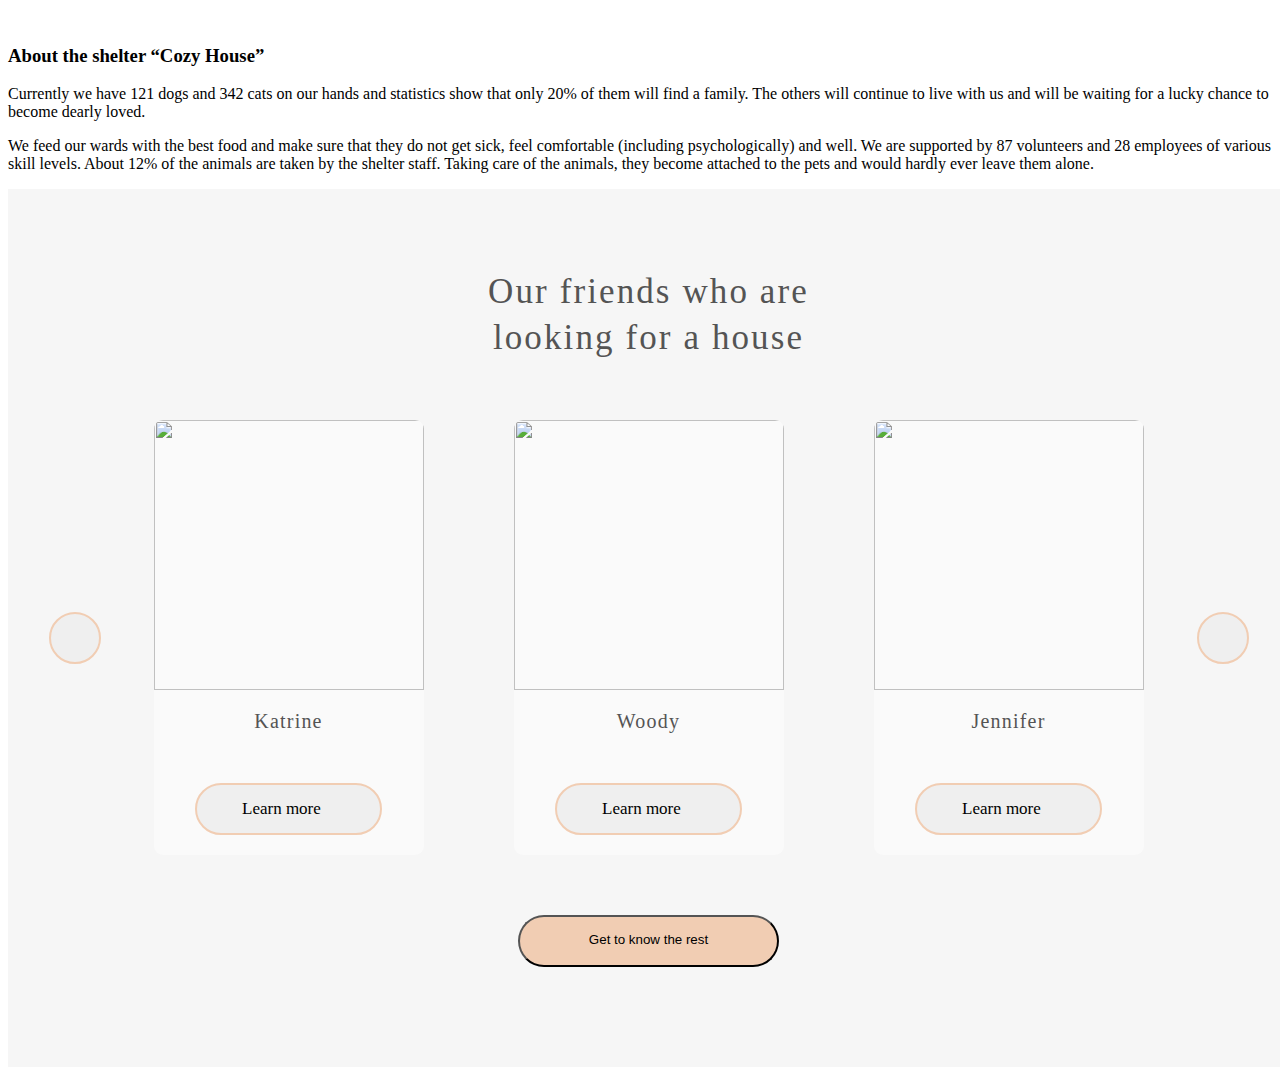
==== index.html @ 23c2562f "3 commit" ====
<!DOCTYPE html>
<html lang="en">

<head>
    <meta charset="UTF-8">
    <meta http-equiv="X-UA-Compatible" content="IE=edge">
    <meta name="viewport" content="width=device-width, initial-scale=1.0">
    <link rel="stylesheet" href="reset.css">
    <link rel="stylesheet" href="style.css">
    <link rel="stylesheet" href="style_about.css">
    <link rel="stylesheet" href="style_pets.css">

    <title>Document</title>
</head>
<script>
    function initAbout() {
        let thisWidth = window.screen.availWidth;
        let imgSize = document.getElementById('about_pets')
        let aboutContentSize = document.getElementById('about_content')
        let aboutPetsContent = document.getElementById('about_pets_content')
        let hAboutPetsContent = document.getElementById('h_about_pets_content')
        let pAboutPetsContent = document.getElementById('p_about_pets_content')
        let pAboutPetsContent1 = document.getElementById('p_about_pets_content1')
        if (thisWidth <= 840) {
            pAboutPetsContent1.className = 'p_about_pets_content1_840'
            aboutPetsContent.className = 'about_pets_content_840'
            imgSize.className = 'about_pets_840'
            aboutContentSize.className = 'about_content_840'
            if (thisWidth <= 470) {
                pAboutPetsContent.className = 'p_about_pets_content_mobil'
                pAboutPetsContent1.className = 'p_about_pets_content1_mobil'
                hAboutPetsContent.className = 'h_about_pets_content_mobil'
                aboutPetsContent.className = 'about_pets_content_mobil'
                imgSize.className = 'about_pets_mobil'
                aboutContentSize.className = 'about_content_mobil'
            }
            else if (thisWidth >= 470) {
                pAboutPetsContent.className = 'p_about_pets_content'
                pAboutPetsContent1.className = 'p_about_pets_content1_840'
                hAboutPetsContent.className = 'h_about_pets_content'
                aboutPetsContent.className = 'about_pets_content_840'
                imgSize.className = 'about_pets_840'
                aboutContentSize.className = 'about_content_840'
            }
        }
        else if (thisWidth >= 840) {
            pAboutPetsContent1.className = 'p_about_pets_content1'
            aboutPetsContent.className = 'about_pets_content'
            imgSize.className = 'about_pets'
            aboutContentSize.className = 'about_content'
        }

    }

    function initPets() {
        let thisWidth = window.screen.availWidth
        let petsContent = document.getElementById('pets_content')
        let h3PetsContent = document.getElementById('h3_pets_content')
        let thisSlider = document.getElementById('slider')
        let cardPets = document.getElementById('card_pets')
        let buttonMeetTheRest = document.getElementById('button_meet_the_rest')
        if (thisWidth <= 840) {
            h3PetsContent.className = 'h3_pets_content_840'
            thisSlider.className = 'slider_840'
            buttonMeetTheRest.className = 'button_meet_the_rest_840'
            if (thisWidth <= 470) {
                petsContent.className = 'pets_content_mobil'
                h3PetsContent.className = 'h3_pets_content_mobil'
                thisSlider.className = 'slider_mobil'
                buttonMeetTheRest.className = 'button_meet_the_rest_mobil'

            }
            else if (thisWidth >= 470) {
                petsContent.className = 'pets_content'
                h3PetsContent.className = 'h3_pets_content_840'
                thisSlider.className = 'slider_840'
                buttonMeetTheRest.className = 'button_meet_the_rest_840'
            }
        }
        else if (thisWidth >= 840) {
            h3PetsContent.className = 'h3_pets_content'
            thisSlider.className = 'slider'
        }

    }
</script>

<body onload="initAbout(),initPets(),createElementsSlider()" onresize="initAbout(),initPets(),createElementsSlider()">
    <div class="about">
        <div id="about_content" class="about_content">
            <img id="about_pets" class="about_pets" src="./svg/about-pets.svg" alt="">
            <div id="about_pets_content" class="about_pets_content">
                <h3 id="h_about_pets_content" class="h_about_pets_content">About the shelter “Cozy
                    House”</h3>
                <p id="p_about_pets_content" class="p_about_pets_content">Currently we have 121 dogs
                    and 342 cats on our hands and
                    statistics show that only 20% of them will find a
                    family. The others will continue to live with us and
                    will be waiting for a lucky chance to become dearly
                    loved.</p>
                <p id="p_about_pets_content1" class="p_about_pets_content1">We feed our wards with the
                    best food and make sure that
                    they do not get sick, feel comfortable (including
                    psychologically) and well. We are supported by 87
                    volunteers and 28 employees of various skill levels.
                    About 12% of the animals are taken by the shelter staff.
                    Taking care of the animals, they become attached to the
                    pets and would hardly ever leave them alone.</p>
            </div>
        </div>
    </div>
    <div id="pets" class="pets">
        <div id="pets_content" class="pets_content">
            <h3 id="h3_pets_content" class="h3_pets_content">Our friends who
                are looking for a house</h3>
            <div id="slider" class="slider">
                <button id="buttonLeft" class="button_pets"><img src="./svg/arrow-left.svg" alt=""></button>
                <button id="buttonWrite" class="button_pets"><img src="./svg/arrow-wrire.svg" alt=""></button>
            </div>
            <button id="button_meet_the_rest" class="button_meet_the_rest">Get to know the rest</button>
        </div>
    </div>
</body>
<script>
    function createElementsSlider() {


        function getMasLength() {
            let b = window.screen.availWidth;
            if (b > 840) {
                return 3
            }
            else if (b < 840 && b > 470) {
                return 2
            }
            else if (b < 470) {
                return 1
            }

        }
        let mas = [
            { name: 'Katrine', src: './svg/pets-katrine.svg', id: '1' },
            { name: 'Woody', src: './svg/pets-woody.svg', id: '2' },
            { name: 'Jennifer', src: './svg/pets-jennifer.svg', id: '3' },
            { name: 'Jek', src: './svg/pets-jek.svg', id: '4' }
        ]
        let mas1 = []
        let a = 0;
        let b = getMasLength();

        let buttonDn = document.getElementById('buttonLeft');
        let buttonUp = document.getElementById('buttonWrite');
        let sliderContent = document.querySelector('#slider');
        for (int of sliderContent.children) {
            if (int.id == 'card_pets') {
                card_pets.remove();
            }
        }
        for (int of sliderContent.children) {
            if (int.id == 'card_pets1') {
                card_pets1.remove();
            }
        }


        let cardPets = document.createElement('div');
        cardPets.className = 'card_pets';
        cardPets.id = 'card_pets';
        let cardPets1 = document.createElement('div');
        cardPets1.className = 'card_pets1';
        cardPets1.id = 'card_pets1';

        if (getMasLength() == 3 || getMasLength() == 2) {
            sliderContent.appendChild(buttonDn);
            sliderContent.appendChild(buttonUp);
            sliderContent.insertBefore(cardPets, sliderContent.lastElementChild);
            buttonDn.addEventListener('click', indexMines);
            buttonUp.addEventListener('click', indexPlus);
        }
        else if (getMasLength() == 1) {
            sliderContent.appendChild(cardPets);
            sliderContent.appendChild(cardPets1);
            for (int of sliderContent.children) {
                if (int.id == 'buttonLeft' || int.id == 'buttonWrite') {
                    if (int.id == 'buttonLeft') {
                        buttonLeft.remove();
                    }
                    else if (int.id == 'buttonWrite') {
                        buttonWrite.remove();
                    }

                }
            }

            cardPets1.appendChild(buttonDn);
            cardPets1.appendChild(buttonUp);
            buttonDn.addEventListener('click', indexMines);
            buttonUp.addEventListener('click', indexPlus);


        }

        buttonDn.addEventListener('click', indexMines);
        buttonUp.addEventListener('click', indexPlus);

        function init() {
            let i = 0;
            for (a; a < getMasLength();) {
                if (mas1.length < getMasLength()) {
                    mas1.push(mas[a]);
                    for (i; i < mas1.length;) {
                        inputElement(a, i)
                        a++;
                        i++;
                    }
                }
                else if (mas1.length >= getMasLength()) {
                    for (i; i < mas1.length;) {
                        inputElement(a, i)
                        a++;
                        i++;
                    }
                    break;
                }
            }

        }

        init()

        function inputElement(a, i) {
            let div = document.createElement('div');
            div.className = 'card';
            div.id = mas1[a].name;
            cardPets.appendChild(div);

            let img = document.createElement('img');
            img.className = 'pets_img';
            img.src = String(mas1[a].src);
            cardPets.children[i].appendChild(img);

            let pPets = document.createElement('p');
            pPets.className = 'pets_card_title';
            pPets.textContent = String(mas1[a].name);
            cardPets.children[i].appendChild(pPets);

            let buttonPets = document.createElement('button');
            buttonPets.className = 'button_primary';
            buttonPets.textContent = 'Learn more';
            cardPets.children[i].appendChild(buttonPets);
            return a, i;
        }

        function indexMines() {

            a = 0;
            b = getMasLength();
            while (cardPets.firstChild) {
                cardPets.removeChild(cardPets.firstChild);
            }
            for (a; a < b; a++) {
                let j = mas1[mas1.length - 1]
                if (mas1.length === 1) {
                    for (let y = 0; y < mas.length; y++) {
                        if (mas1[0] == mas[y]) {
                            if (mas[y - 1] == undefined) {
                                mas1.pop();
                                mas1.splice(0, 0, mas[mas.length - 1])
                                init()
                                return
                            }
                        }
                    }
                    for (let i = 0; i < mas.length; i++) {
                        if (mas1[0] == mas[i]) {
                            mas1.pop();
                            mas1.splice(0, 0, mas[i - 1])
                            init()
                            return
                        }
                    }
                }
                else if (mas1.length > 1) {
                    mas1.pop();
                    for (let y = 0; y < mas.length; y++) {
                        if (mas1[0] == mas[y]) {
                            if (mas[y - 1] == undefined) {
                                mas1.splice(0, 0, mas[mas.length - 1])
                                init()
                                return
                            }
                        }
                    }
                    for (let i = 0; i < mas.length; i++) {
                        if (mas1[0] == mas[i]) {
                            mas1.splice(0, 0, mas[i - 1])
                            init()
                            return
                        }
                    }
                }

            }
        }

        function indexPlus() {

            a = 0;
            b = getMasLength();
            while (cardPets.firstChild) {
                cardPets.removeChild(cardPets.firstChild);
            }
            for (a; a < b; a++) {
                if (mas1.length === 1) {

                    for (let i = 0; i < mas.length; i++) {
                        if (mas1[mas1.length - 1] == mas[i]) {
                            if (mas[i + 1] == undefined) {
                                mas1.shift();
                                mas1.splice(mas1.length, 0, mas[0])
                                init()
                                return
                            }
                            mas1.shift();
                            mas1.splice(mas1.length, 0, mas[i + 1])
                            init()
                            return
                        }
                    }
                }
                else if (mas1.length > 1) {
                    mas1.shift();
                    for (let i = 0; i < mas.length; i++) {
                        if (mas1[mas1.length - 1] == mas[i]) {
                            if (mas[i + 1] == undefined) {
                                mas1.splice(mas1.length, 0, mas[0])
                                init()
                                return
                            }
                            mas1.splice(mas1.length, 0, mas[i + 1])
                            init()
                            return
                        }
                    }
                }
            }
        }

    }
</script>

</html>
---- style.css ----
html {
    box-sizing: border-box;
}

*,
*::before,
*::after {
    box-sizing: inherit;
}

body {
    display: flex;
    position: relative;
    flex-direction: column;
}

header {
    position: absolute;
    width: 1200px;
    height: 60px;
    left: calc(50% - 1200px/2);
    top: 60px;
}

.header_logo {
    position: absolute;
    width: 184px;
    height: 60px;
    left: 0px;
    top: 0px;
}

.header_nav_menu {
    position: absolute;
    width: 443px;
    height: 27px;
    left: 757px;
    top: 16px;
}

.header_list {
    display: flex;
    list-style-type: none;
    flex-wrap: wrap;
    align-items: flex-end;
}

a {
    text-decoration: none;
    font-family: 'Arial';
    font-style: normal;
    font-weight: 400;
    font-size: 15px;
    line-height: 160%;
    color: #CDCDCD;
}

.header_item {
    margin-right: 35px;
}

.header_item:first-child {
    margin-left: 0px;
}

.header_item:last-child {
    margin-right: 0px;
}

.start_screen {
    display: flex;
    width: 1280px;
    height: 908px;
    background: url(./img/start-screen-gradient-background.jpg), radial-gradient(100% 215.42% at 0% 0%, #5B483A 0%, #262425 100%)
        /* warning: gradient uses a rotation that is not supported by CSS and may not behave as expected */
        , #211F20;
}

.start_screen_content {
    display: flex;
    margin: 180px 40px 0px 40px;
    width: 1200px;
    height: 728px;
    justify-content: space-between;
}

.start_screen_puppy {
    width: 698px;
    height: 728px;
}

.start_content {
    width: 460px;
    height: 322px;
    margin-top: 163px;
}

.h2_start_content {
    font-family: 'Georgia';
    font-style: normal;
    font-weight: 400;
    font-size: 44px;
    line-height: 130%;
    display: flex;
    align-items: center;
    color: #FFFFFF;
    width: 310px;
    height: 114px;
}

.p_start_content {
    width: 460px;
    height: 72px;
    left: calc(50% - 460px/2);
    bottom: 94px;
    font-family: 'Arial';
    font-style: normal;
    font-weight: 400;
    font-size: 15px;
    line-height: 160%;
    display: flex;
    align-items: center;
    margin-top: 42px;
    color: #CDCDCD;
}

.button_start_content {
    display: flex;
    margin-top: 42px;
    flex-direction: column;
    align-items: center;
    padding: 15px 45px;
    gap: 10px;
    width: 207px;
    height: 52px;
    left: calc(50% - 207px/2 - 126.5px);
    bottom: 0px;
    background: #F1CDB3;
    border-radius: 100px;
}
---- style_pets.css ----
.pets {
    width: fit-content;
    height: fit-content;
    background: #F6F6F6;
}

.pets_content {
    width: fit-content;
    height: fit-content;
    margin: 80px 40px 100px 40px;
    display: flex;
    flex-direction: column;
    align-items: center;
}

.pets_content_mobil {
    width: fit-content;
    height: fit-content;
    margin: 42px 10px 42px 10px;
    display: flex;
    flex-direction: column;
    align-items: center;
}

.h3_pets_content {
    margin: 0px 400px 0px 400px;
    width: 400px;
    font-family: 'Georgia';
    font-style: normal;
    font-weight: 400;
    font-size: 35px;
    line-height: 130%;
    display: flex;
    align-items: center;
    text-align: center;
    letter-spacing: 0.06em;
    color: #545454;
}

.h3_pets_content_840 {
    margin: 0px 154px 0px 154px;
    width: 400px;
    height: 90px;
    font-family: 'Georgia';
    font-style: normal;
    font-weight: 400;
    font-size: 35px;
    line-height: 130%;
    display: flex;
    align-items: center;
    text-align: center;
    letter-spacing: 0.06em;
    color: #545454;
}

.h3_pets_content_mobil {
    margin: 0px;
    width: 300px;
    height: 64px;
    font-family: 'Georgia';
    font-style: normal;
    font-weight: 400;
    font-size: 25px;
    line-height: 130%;
    display: flex;
    align-items: center;
    text-align: center;
    letter-spacing: 0.06em;
    color: #545454;
}

.slider {
    margin: 60px 0px 60px 0px;
    display: flex;
    flex-direction: row;
    align-items: center;
}

.slider_840 {
    margin: 60px 0px 60px 0px;
    display: flex;
    flex-direction: row;
    align-items: center;
}

.slider_mobil {
    margin: 42px 10px 42px 10px;
    display: flex;
    flex-direction: column;
    align-items: stretch;
}

.button_meet_the_rest {
    margin: 0px 470px 0px 470px;
    display: flex;
    flex-direction: column;
    align-items: center;
    padding: 15px 45px;
    gap: 10px;
    width: 261px;
    height: 52px;
    background: #F1CDB3;
    border-radius: 100px;
}

.button_meet_the_rest_840 {
    margin: 0px 224px 0px 224px;
    display: flex;
    flex-direction: column;
    align-items: center;
    padding: 15px 45px;
    gap: 10px;
    width: 260px;
    height: 52px;
    background: #F1CDB3;
    border-radius: 100px;
}

.button_meet_the_rest_mobil {
    margin: 0px 20px 0px 20px;
    display: flex;
    flex-direction: column;
    align-items: center;
    padding: 15px 45px;
    gap: 10px;
    width: 260px;
    height: 52px;
    background: #F1CDB3;
    border-radius: 100px;
}

.button_pets {
    box-sizing: border-box;
    width: 52px;
    height: 52px;
    border: 2px solid #F1CDB3;
    border-radius: 100px;
}

.card_pets {
    display: flex;
}

.card_pets1 {
    margin: 20px 0px 0px 0px;
    display: flex;
    justify-content: space-evenly;
}

.card {
    display: flex;
    width: 270px;
    height: 435px;
    background: #FAFAFA;
    border-radius: 9px;
    margin-right: 90px;
    flex-direction: column;
    align-items: center;
}

.card:first-child {
    margin-left: 53px;
}

.card:last-child {
    margin-right: 53px;
}

.pets_img {
    width: 270px;
    height: 270px;
    border-radius: 9px 9px 0px 0px;
}

.pets_card_title {
    font-family: 'Georgia';
    font-style: normal;
    font-weight: 400;
    font-size: 20px;
    line-height: 23px;
    display: flex;
    align-items: center;
    text-align: center;
    letter-spacing: 0.06em;
    color: #545454;
}

.button_primary {
    margin: 30px 41.5px 30px 41.5px;
    display: flex;
    flex-direction: row;
    align-items: center;
    padding: 15px 45px;
    gap: 10px;
    width: 187px;
    height: 52px;
    border: 2px solid #F1CDB3;
    border-radius: 100px;
    flex: none;
    order: 0;
    flex-grow: 0;
    font-family: 'Georgia';
    font-style: normal;
    font-weight: 400;
    font-size: 17px;
    line-height: 130%;
    justify-content: space-between;
}
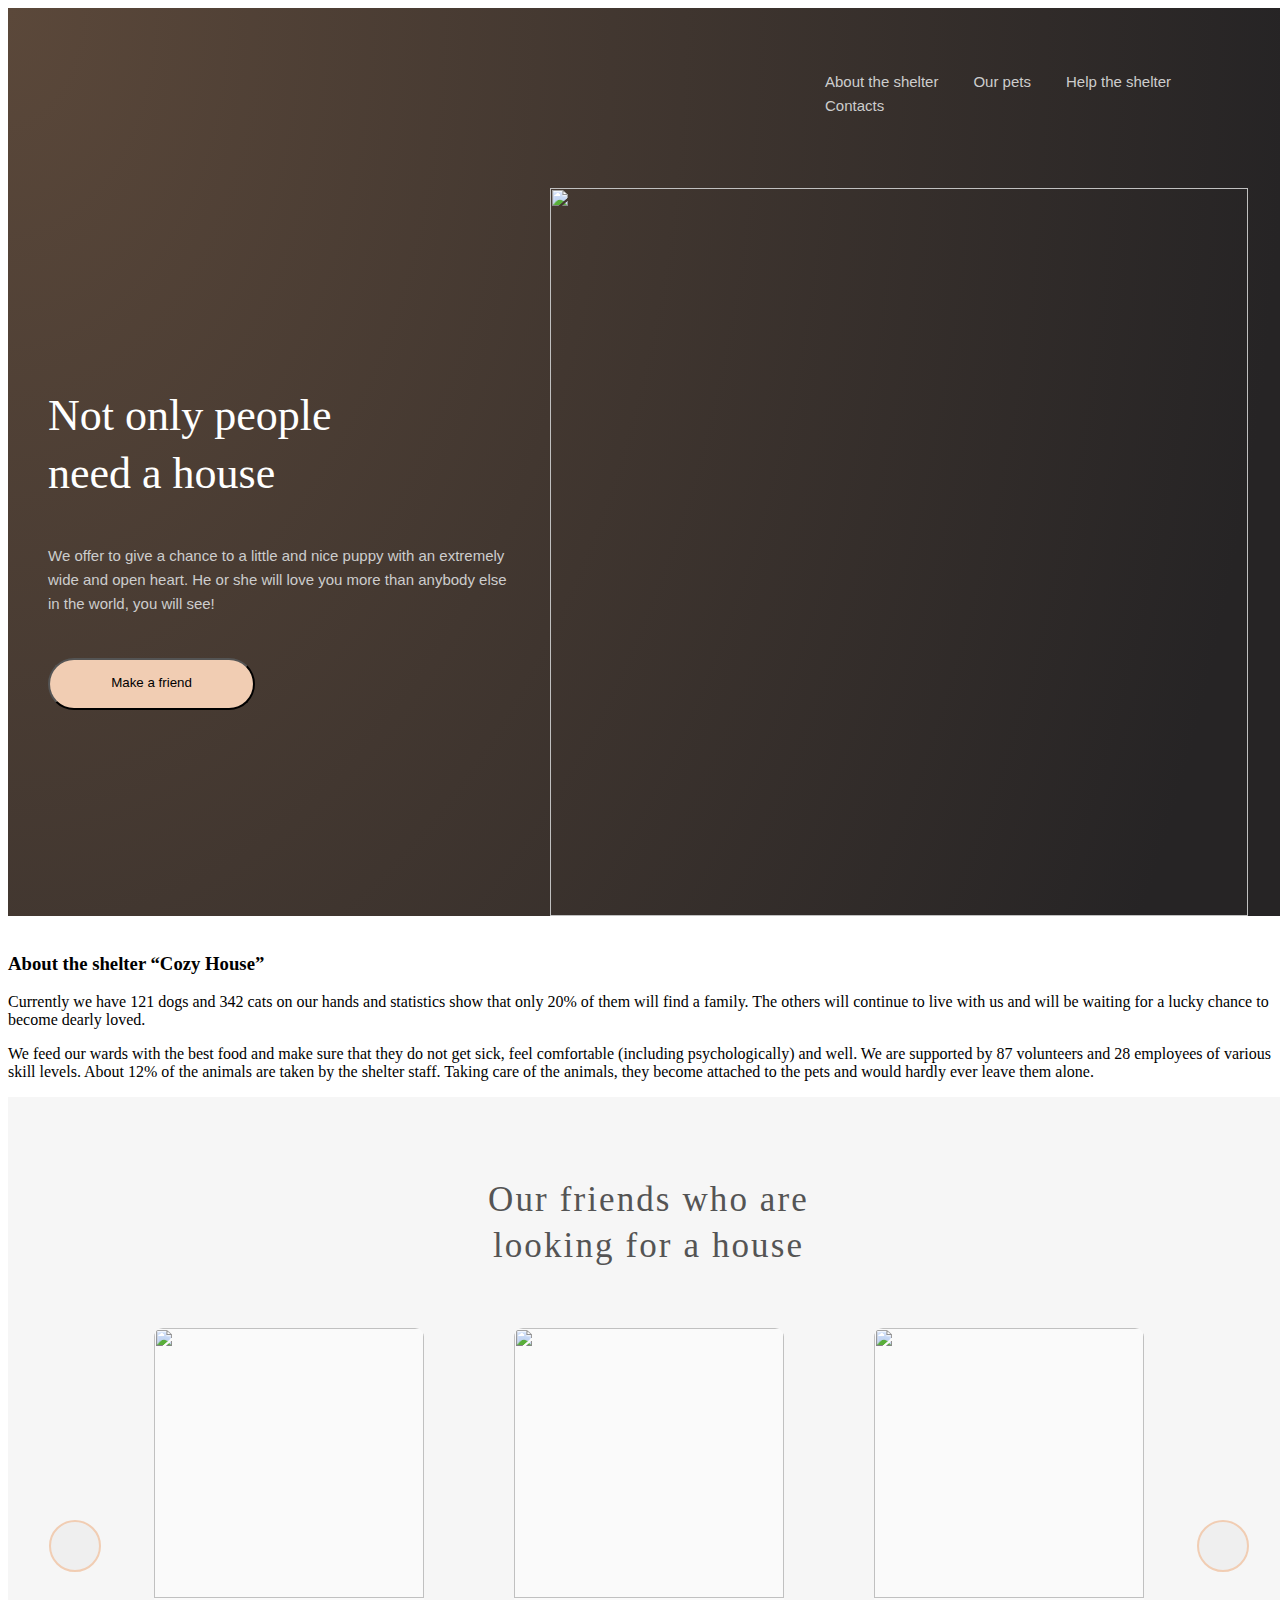
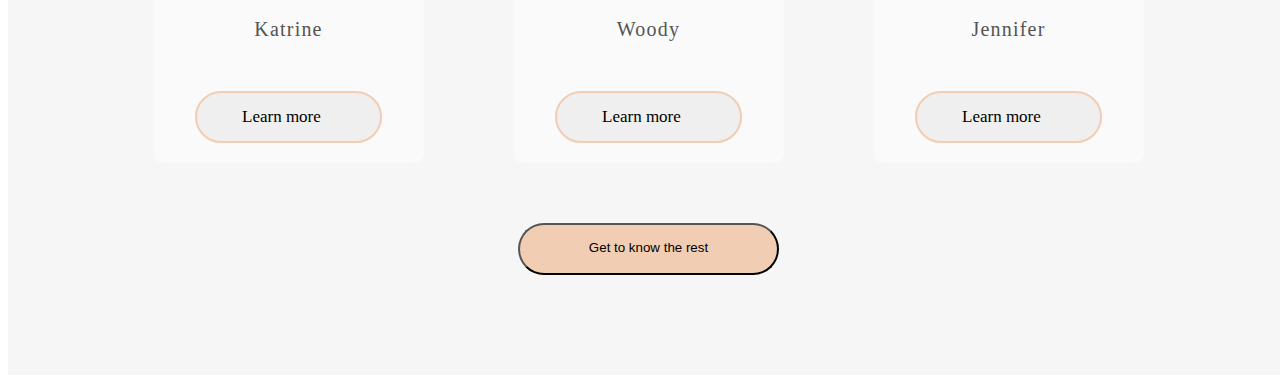
==== commit 070d89e9: "8 commit" ====
--- a/index.html
+++ b/index.html
@@ -7,26 +7,172 @@
     <meta name="viewport" content="width=device-width, initial-scale=1.0">
     <link rel="stylesheet" href="reset.css">
     <link rel="stylesheet" href="style.css">
+    <link rel="stylesheet" href="style_header.css">
+    <link rel="stylesheet" href="style_start_screen.css">
     <link rel="stylesheet" href="style_about.css">
     <link rel="stylesheet" href="style_pets.css">
-
     <title>Document</title>
 </head>
+
 <script>
+    function thisWindowWidth() {
+        let a = window.screen.availWidth;
+        let b = window.innerWidth;
+        if (a > b) {
+            return b;
+        }
+        else if (a <= b) {
+            return a;
+        }
+    }
+
+    function initHeaderWidth() {
+        let thisWidth = thisWindowWidth();
+        let headerWidth = document.getElementById('header')
+        if (thisWidth > 1200) {
+            return headerWidth.style = 'width: 1200px'
+        }
+        else if (thisWidth < 1200 && thisWidth >= 770) {
+            return headerWidth.style = 'width: 1200px'
+        }
+        else if (thisWidth <= 768) {
+            if (thisWidth <= 768 && thisWidth > 375) {
+                return headerWidth.style = 'width: 708px'
+            }
+            else if (thisWidth <= 320) {
+                return headerWidth.style = 'width: 290px'
+            }
+            else if (thisWidth <= 375 && thisWidth > 320) {
+                return headerWidth.style = 'width: 315px'
+            }
+        }
+    }
+
+    function initHeader() {
+        let thisWidth = thisWindowWidth();
+        let header = document.getElementById('header')
+        let menu = document.getElementById('menu')
+        let menuBtn = document.getElementById('menu-btn')
+        let menuBtn1 = document.getElementById('menu-btn1_320')
+        let headerNavMenu = document.getElementById('header_nav_menu')
+        let headerList = document.getElementById('header_list')
+        let headerItem = document.getElementById('header_item')
+        let headerLink = document.getElementById('header_link')
+        if (thisWidth <= 320) {
+            header.className = 'header_mobil'
+            menu.className = 'menu_mobil'
+            menuBtn.className = 'menu-btn_320'
+            headerNavMenu.className = 'header_nav_menu_mobil'
+            headerList.className = 'header_list_mobil'
+            let c = headerList.children
+            for (let i of c) {
+                i.className = 'header_item_mobil'
+                for (let y of i.children) {
+                    y.className = 'header_link_mobil'
+                }
+            }
+        }
+        else if (thisWidth > 320 && thisWidth <= 375) {
+            header.className = 'header'
+            menu.className = 'menu_mobil_375'
+            menuBtn.className = 'menu-btn_320'
+            headerNavMenu.className = 'header_nav_menu_mobil'
+            headerList.className = 'header_list_mobil'
+            let c = headerList.children
+            for (let i of c) {
+                i.className = 'header_item_mobil'
+                for (let y of i.children) {
+                    y.className = 'header_link_mobil'
+                }
+            }
+        }
+        else if (thisWidth > 375) {
+            header.className = 'header'
+            menu.className = 'menu'
+            menu.style = 'display: block;'
+            menuBtn.className = 'menu-btn'
+            menuBtn1.style = 'display: none;'
+            headerNavMenu.className = 'header_nav_menu'
+            headerList.className = 'header_list'
+            headerItem.className = 'header_item'
+            headerLink.className = 'header_link'
+            let c = headerList.children
+            for (let i of c) {
+                i.className = 'header_item'
+                for (let y of i.children) {
+                    y.className = 'header_link'
+                }
+            }
+        }
+    }
+
+    function initStartScreen() {
+        let thisWidth = thisWindowWidth();
+        let startScreenContent = document.getElementById('start_screen_content')
+        let startScreenPuppy = document.getElementById('start_screen_puppy')
+        let startContent = document.getElementById('start_content')
+        let h2StartContent = document.getElementById('h2_start_content')
+        let pStartContent = document.getElementById('p_start_content')
+        let buttonStartContent = document.getElementById('button_start_content')
+        if (thisWidth <= 768 && thisWidth > 375) {
+            startScreenContent.className = 'start_screen_content_768'
+            startScreenPuppy.className = 'start_screen_puppy_768'
+            startContent.className = 'start_content_768'
+            h2StartContent.className = 'h2_start_content'
+            pStartContent.className = 'p_start_content'
+            buttonStartContent.className = 'button_start_content_768'
+        }
+        else if (thisWidth > 768) {
+            startScreenContent.className = 'start_screen_content'
+            startScreenPuppy.className = 'start_screen_puppy'
+            startContent.className = 'start_content'
+            h2StartContent.className = 'h2_start_content'
+            pStartContent.className = 'p_start_content'
+            buttonStartContent.className = 'button_start_content'
+        }
+        else if (thisWidth <= 375 && thisWidth > 320) {
+            startScreenContent.className = 'start_screen_content_mobil'
+            startScreenPuppy.className = 'start_screen_puppy_mobil'
+            startContent.className = 'start_content_mobil'
+            h2StartContent.className = 'h2_start_content_mobil'
+            pStartContent.className = 'p_start_content_mobil'
+            buttonStartContent.className = 'button_start_content_mobil'
+
+        }
+        else if (thisWidth <= 320) {
+            startScreenContent.className = 'start_screen_content_mobil_320'
+            startScreenPuppy.className = 'start_screen_puppy_mobil_320'
+            startContent.className = 'start_content_mobil_320'
+            h2StartContent.className = 'h2_start_content_mobil_320'
+            pStartContent.className = 'p_start_content_mobil_320'
+            buttonStartContent.className = 'button_start_content_mobil_320'
+
+        }
+
+    }
+
     function initAbout() {
-        let thisWidth = window.screen.availWidth;
+        let thisWidth = thisWindowWidth();
         let imgSize = document.getElementById('about_pets')
         let aboutContentSize = document.getElementById('about_content')
         let aboutPetsContent = document.getElementById('about_pets_content')
         let hAboutPetsContent = document.getElementById('h_about_pets_content')
         let pAboutPetsContent = document.getElementById('p_about_pets_content')
         let pAboutPetsContent1 = document.getElementById('p_about_pets_content1')
-        if (thisWidth <= 840) {
-            pAboutPetsContent1.className = 'p_about_pets_content1_840'
-            aboutPetsContent.className = 'about_pets_content_840'
-            imgSize.className = 'about_pets_840'
-            aboutContentSize.className = 'about_content_840'
-            if (thisWidth <= 470) {
+        if (thisWidth <= 768) {
+            pAboutPetsContent1.className = 'p_about_pets_content1_768'
+            aboutPetsContent.className = 'about_pets_content_768'
+            imgSize.className = 'about_pets_768'
+            aboutContentSize.className = 'about_content_768'
+            if (thisWidth <= 375 && thisWidth > 320) {
+                pAboutPetsContent.className = 'p_about_pets_content_mobil'
+                pAboutPetsContent1.className = 'p_about_pets_content1_mobil'
+                hAboutPetsContent.className = 'h_about_pets_content_mobil'
+                aboutPetsContent.className = 'about_pets_content_mobil_375'
+                imgSize.className = 'about_pets_mobil'
+                aboutContentSize.className = 'about_content_mobil'
+            }
+            else if (thisWidth <= 320) {
                 pAboutPetsContent.className = 'p_about_pets_content_mobil'
                 pAboutPetsContent1.className = 'p_about_pets_content1_mobil'
                 hAboutPetsContent.className = 'h_about_pets_content_mobil'
@@ -34,16 +180,16 @@
                 imgSize.className = 'about_pets_mobil'
                 aboutContentSize.className = 'about_content_mobil'
             }
-            else if (thisWidth >= 470) {
+            else if (thisWidth > 375) {
                 pAboutPetsContent.className = 'p_about_pets_content'
-                pAboutPetsContent1.className = 'p_about_pets_content1_840'
+                pAboutPetsContent1.className = 'p_about_pets_content1_768'
                 hAboutPetsContent.className = 'h_about_pets_content'
-                aboutPetsContent.className = 'about_pets_content_840'
-                imgSize.className = 'about_pets_840'
-                aboutContentSize.className = 'about_content_840'
-            }
-        }
-        else if (thisWidth >= 840) {
+                aboutPetsContent.className = 'about_pets_content_768'
+                imgSize.className = 'about_pets_768'
+                aboutContentSize.className = 'about_content_768'
+            }
+        }
+        else if (thisWidth >= 768) {
             pAboutPetsContent1.className = 'p_about_pets_content1'
             aboutPetsContent.className = 'about_pets_content'
             imgSize.className = 'about_pets'
@@ -53,31 +199,40 @@
     }
 
     function initPets() {
-        let thisWidth = window.screen.availWidth
+        let thisWidth = thisWindowWidth()
         let petsContent = document.getElementById('pets_content')
         let h3PetsContent = document.getElementById('h3_pets_content')
         let thisSlider = document.getElementById('slider')
         let cardPets = document.getElementById('card_pets')
         let buttonMeetTheRest = document.getElementById('button_meet_the_rest')
-        if (thisWidth <= 840) {
-            h3PetsContent.className = 'h3_pets_content_840'
-            thisSlider.className = 'slider_840'
-            buttonMeetTheRest.className = 'button_meet_the_rest_840'
-            if (thisWidth <= 470) {
+        if (thisWidth <= 768) {
+            h3PetsContent.className = 'h3_pets_content_768'
+            thisSlider.className = 'slider_768'
+            buttonMeetTheRest.className = 'button_meet_the_rest_768'
+            petsContent.className = 'pets_content_768'
+            if (thisWidth <= 375 && thisWidth > 320) {
+                petsContent.className = 'pets_content_mobil_375'
+                h3PetsContent.className = 'h3_pets_content_mobil'
+                thisSlider.className = 'slider_mobil'
+                buttonMeetTheRest.className = 'button_meet_the_rest_mobil'
+
+            }
+            else if (thisWidth > 375) {
+                petsContent.className = 'pets_content_768'
+                h3PetsContent.className = 'h3_pets_content_768'
+                thisSlider.className = 'slider_768'
+                buttonMeetTheRest.className = 'button_meet_the_rest_768'
+            }
+            else if (thisWidth <= 320) {
                 petsContent.className = 'pets_content_mobil'
                 h3PetsContent.className = 'h3_pets_content_mobil'
                 thisSlider.className = 'slider_mobil'
                 buttonMeetTheRest.className = 'button_meet_the_rest_mobil'
 
             }
-            else if (thisWidth >= 470) {
-                petsContent.className = 'pets_content'
-                h3PetsContent.className = 'h3_pets_content_840'
-                thisSlider.className = 'slider_840'
-                buttonMeetTheRest.className = 'button_meet_the_rest_840'
-            }
-        }
-        else if (thisWidth >= 840) {
+        }
+        else if (thisWidth >= 768) {
+            petsContent.className = 'pets_content'
             h3PetsContent.className = 'h3_pets_content'
             thisSlider.className = 'slider'
         }
@@ -85,7 +240,64 @@
     }
 </script>
 
-<body onload="initAbout(),initPets(),createElementsSlider()" onresize="initAbout(),initPets(),createElementsSlider()">
+<body onload="initHeaderWidth(),initAbout(),initPets(),initStartScreen(),createElementsSlider(),initHeader()" ,
+    onresize="initHeaderWidth(),initAbout(),initPets(),initStartScreen(),createElementsSlider(),initHeader()">
+
+
+    <header id="header" class="header">
+        <div class="header_logo">
+            <a href="./index.html" class="header_logo-link">
+                <img src="./svg/logo.svg" alt="">
+            </a>
+        </div>
+
+        <div id="menu-btn" class="menu-btn">
+            <span></span>
+            <span></span>
+            <span></span>
+        </div>
+        <div id="menu-btn1_320" class="menu-btn1_320">
+            <span></span>
+            <span></span>
+            <span></span>
+        </div>
+
+        <div id="menu" class="menu">
+            <nav id="header_nav_menu" class="header_nav_menu">
+                <ul id="header_list" class="header_list">
+                    <li id="header_item" class="header_item">
+                        <a id="header_link" href="#!" class="header_link">About the shelter</a>
+                    </li>
+                    <li id="header_item" class="header_item">
+                        <a id="header_link" href="#!" class="header_link">Our pets</a>
+                    </li>
+                    <li id="header_item" class="header_item">
+                        <a id="header_link" href="#!" class="header_link">Help the shelter</a>
+                    </li>
+                    <li id="header_item" class="header_item">
+                        <a id="header_link" href="#!" class="header_link">Contacts</a>
+                    </li>
+                </ul>
+            </nav>
+        </div>
+    </header>
+
+    <div id="start_screen" class="start_screen">
+        <div id="start_screen_content" class="start_screen_content">
+            <div id="start_content" class="start_content">
+                <h2 id="h2_start_content" class="h2_start_content">Not only people need a house</h2>
+                <p id="p_start_content" class="p_start_content">We offer to give a chance to a
+                    little and
+                    nice puppy with an extremely wide and open heart.
+                    He or she will love you more than anybody else in the
+                    world, you will see!</p>
+                <button id="button_start_content" class="button_start_content">Make a friend</button>
+            </div>
+
+            <img id="start_screen_puppy" class="start_screen_puppy" src="./svg/start-screen-puppy.svg" alt="">
+        </div>
+    </div>
+
     <div class="about">
         <div id="about_content" class="about_content">
             <img id="about_pets" class="about_pets" src="./svg/about-pets.svg" alt="">
@@ -109,6 +321,7 @@
             </div>
         </div>
     </div>
+
     <div id="pets" class="pets">
         <div id="pets_content" class="pets_content">
             <h3 id="h3_pets_content" class="h3_pets_content">Our friends who
@@ -122,18 +335,39 @@
     </div>
 </body>
 <script>
+    function thisCardClass() {
+        if (thisWindowWidth() > 768) {
+            return 'card'
+        }
+        else if (thisWindowWidth() < 768 && thisWindowWidth() > 320) {
+            return 'card_768'
+        }
+        else if (thisWindowWidth() < 320) {
+            return 'card_mobil'
+        }
+    }
     function createElementsSlider() {
+        function thisWindowWidth() {
+            let a = window.screen.availWidth;
+            let b = window.innerWidth;
+            if (a > b) {
+                return b;
+            }
+            else if (a <= b) {
+                return a;
+            }
+        }
 
 
         function getMasLength() {
-            let b = window.screen.availWidth;
-            if (b > 840) {
+            let b = thisWindowWidth();
+            if (b > 768) {
                 return 3
             }
-            else if (b < 840 && b > 470) {
+            else if (b <= 768 && b > 375) {
                 return 2
             }
-            else if (b < 470) {
+            else if (b <= 375) {
                 return 1
             }
 
@@ -230,7 +464,7 @@
 
         function inputElement(a, i) {
             let div = document.createElement('div');
-            div.className = 'card';
+            div.className = thisCardClass();
             div.id = mas1[a].name;
             cardPets.appendChild(div);
 
@@ -349,4 +583,23 @@
     }
 </script>
 
+<script>
+    let menuBtn = document.getElementById('menu-btn')
+    let menuBtn1 = document.getElementById('menu-btn1_320')
+    let menu = document.getElementById('menu')
+    menuBtn.addEventListener('click', function () {
+        console.log(menu)
+        menuBtn.style = 'display: none';
+        menuBtn1.style = 'display: block';
+        menu.style = 'display: flex';
+    })
+    menuBtn1.addEventListener('click', function () {
+        console.log(menu)
+        menuBtn.style = 'display: block';
+        menuBtn1.style = 'display: none';
+        menu.style = 'display: none';
+    })
+</script>
+
+
 </html>--- a/style_header.css
+++ b/style_header.css
@@ -0,0 +1,187 @@
+.header {
+    position: absolute;
+    top: 30px;
+    right: 20px;
+    bottom: auto;
+    left: 20px;
+    height: 60px;
+    display: flex;
+    flex-direction: row;
+    align-items: center;
+    justify-content: space-between;
+}
+.header_mobil {
+    position: absolute;
+    top: 30px;
+    right: 10px;
+    left: 10px;
+    bottom: auto;
+    height: 60px;
+    display: flex;
+    flex-direction: row;
+    align-items: center;
+    justify-content: space-between;
+}
+
+.header_logo {
+    width: 184px;
+    height: 60px;
+    margin: 0px;
+}
+
+.header_nav_menu {
+    width: 443px;
+    height: 27px;
+    margin: 0px;
+}
+
+.header_nav_menu_mobil {
+    margin: 248px 38px 248px 39px;
+    display: flex;
+    width: 243px;
+}
+
+.header_list {
+    display: flex;
+    list-style-type: none;
+    flex-wrap: wrap;
+    align-items: flex-end;
+}
+
+.header_list_mobil {
+    display: flex;
+    list-style-type: none;
+    flex-wrap: wrap;
+    flex-direction: column;
+    align-items: center;
+}
+
+a {
+    text-decoration: none;
+    font-family: 'Arial';
+    font-style: normal;
+    font-weight: 400;
+    font-size: 15px;
+    line-height: 160%;
+    color: #CDCDCD;
+}
+
+.header_link_mobil {
+    font-family: 'Arial';
+    font-style: normal;
+    font-weight: 400;
+    font-size: 30px;
+    line-height: 81.7px;
+    color: #CDCDCD;
+    flex: none;
+    order: 0;
+    flex-grow: 0;
+}
+
+.header_item {
+    margin-right: 35px;
+}
+
+.header_item_mobil {
+    margin:auto    
+}
+
+.header_item:first-child {
+    margin-left: 0px;
+}
+
+.header_item:last-child {
+    margin-right: 0px;
+}
+
+
+
+.menu-btn {
+    display: none;
+}
+
+.menu-btn_320 {
+    display: block;
+    width: 30px;
+    height: 22px;
+    position: absolute;
+    top: 19px;
+    right: 0px;
+    z-index: 2;
+    overflow: hidden;
+}
+
+.menu-btn_320 span {
+    border-radius: 2px;
+    width: 30px;
+    position: absolute;
+    top: 50%;
+    left: 50%;
+    transform: translate(-50%, -50%);
+    border: 2px solid #F1CDB3;
+    transition: all 0.5s;
+}
+
+.menu-btn_320 span:nth-of-type(2) {
+    top: calc(50% - 7.5px);
+}
+
+.menu-btn_320 span:nth-of-type(3) {
+    top: calc(50% + 7px);
+}
+
+.menu-btn1_320 {
+    display: none;
+    width: 30px;
+    height: 22px;
+    position: absolute;
+    top: 19px;
+    right: 0px;
+    z-index: 2;
+    overflow: hidden;
+    transform: rotate(90deg)
+}
+
+.menu-btn1_320 span {
+    border-radius: 2px;
+    width: 30px;
+    position: absolute;
+    top: 50%;
+    left: 50%;
+    transform: translate(-50%, -50%);
+    border: 2px solid #F1CDB3;
+    transition: all 0.5s;
+}
+
+.menu-btn1_320 span:nth-of-type(2) {
+    top: calc(50% - 7.5px);
+}
+
+.menu-btn1_320 span:nth-of-type(3) {
+    top: calc(50% + 7px);
+
+}
+
+
+.menu {
+    display: block;
+}
+.menu_mobil {
+    display: none;
+    position: absolute;
+    background: #292929;
+    right: -40px;
+    top: -30px;
+}
+.menu_mobil_375 {
+    display: none;
+    position: absolute;
+    background: #292929;
+    right: -40px;
+    top: -30px;
+}
+
+
+
+
+/*content-visibility: visible;*/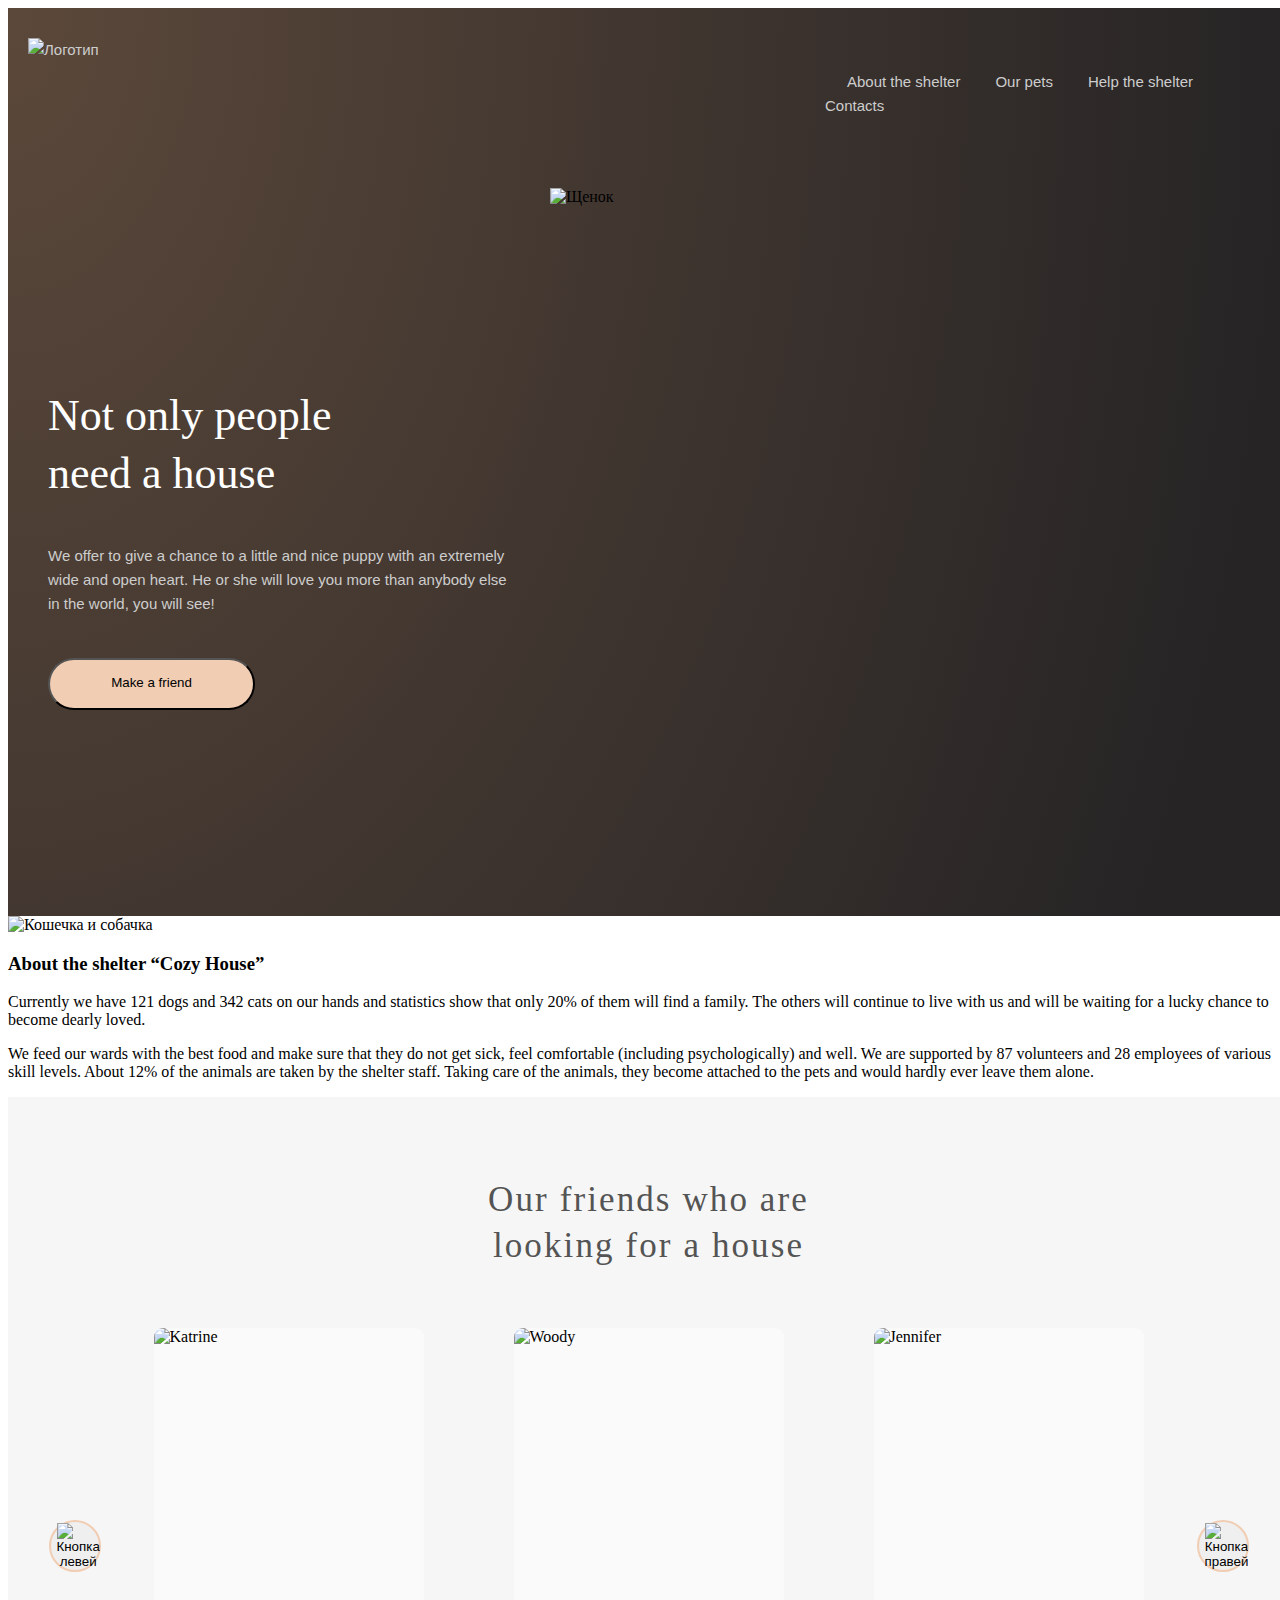
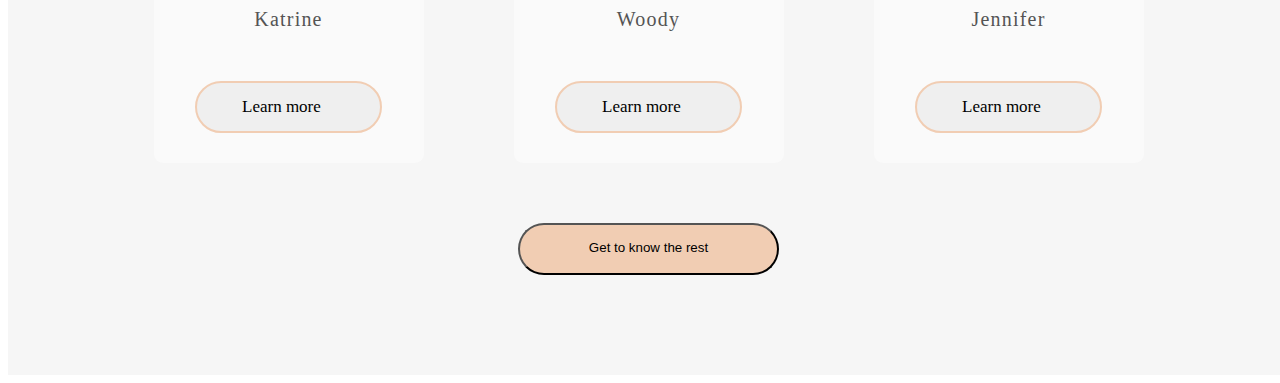
==== commit 4eb7d6df: "12 commit" ====
--- a/index.html
+++ b/index.html
@@ -61,7 +61,10 @@
         if (thisWidth <= 320) {
             header.className = 'header_mobil'
             menu.className = 'menu_mobil'
+            menu.style = 'display: none;'
             menuBtn.className = 'menu-btn_320'
+            menuBtn.style = 'display: block;'
+            menuBtn1.style = 'display: none;'
             headerNavMenu.className = 'header_nav_menu_mobil'
             headerList.className = 'header_list_mobil'
             let c = headerList.children
@@ -75,7 +78,10 @@
         else if (thisWidth > 320 && thisWidth <= 375) {
             header.className = 'header'
             menu.className = 'menu_mobil_375'
+            menu.style = 'display: none;'
             menuBtn.className = 'menu-btn_320'
+            menuBtn.style = 'display: block;'
+            menuBtn1.style = 'display: none;'
             headerNavMenu.className = 'header_nav_menu_mobil'
             headerList.className = 'header_list_mobil'
             let c = headerList.children
@@ -91,6 +97,7 @@
             menu.className = 'menu'
             menu.style = 'display: block;'
             menuBtn.className = 'menu-btn'
+            menuBtn.style = 'display: none;'
             menuBtn1.style = 'display: none;'
             headerNavMenu.className = 'header_nav_menu'
             headerList.className = 'header_list'
@@ -247,7 +254,7 @@
     <header id="header" class="header">
         <div class="header_logo">
             <a href="./index.html" class="header_logo-link">
-                <img src="./svg/logo.svg" alt="">
+                <img src="./svg/logo.svg" alt="Логотип">
             </a>
         </div>
 
@@ -294,13 +301,13 @@
                 <button id="button_start_content" class="button_start_content">Make a friend</button>
             </div>
 
-            <img id="start_screen_puppy" class="start_screen_puppy" src="./svg/start-screen-puppy.svg" alt="">
+            <img id="start_screen_puppy" class="start_screen_puppy" src="./svg/start-screen-puppy.svg" alt="Щенок">
         </div>
     </div>
 
     <div class="about">
         <div id="about_content" class="about_content">
-            <img id="about_pets" class="about_pets" src="./svg/about-pets.svg" alt="">
+            <img id="about_pets" class="about_pets" src="./svg/about-pets.svg" alt="Кошечка и собачка">
             <div id="about_pets_content" class="about_pets_content">
                 <h3 id="h_about_pets_content" class="h_about_pets_content">About the shelter “Cozy
                     House”</h3>
@@ -327,8 +334,8 @@
             <h3 id="h3_pets_content" class="h3_pets_content">Our friends who
                 are looking for a house</h3>
             <div id="slider" class="slider">
-                <button id="buttonLeft" class="button_pets"><img src="./svg/arrow-left.svg" alt=""></button>
-                <button id="buttonWrite" class="button_pets"><img src="./svg/arrow-wrire.svg" alt=""></button>
+                <button id="buttonLeft" class="button_pets"><img src="./svg/arrow-left.svg" alt="Кнопка левей"></button>
+                <button id="buttonWrite" class="button_pets"><img src="./svg/arrow-wrire.svg" alt="Кнопка правей"></button>
             </div>
             <button id="button_meet_the_rest" class="button_meet_the_rest">Get to know the rest</button>
         </div>
@@ -471,6 +478,7 @@
             let img = document.createElement('img');
             img.className = 'pets_img';
             img.src = String(mas1[a].src);
+            img.alt = String(mas1[a].name);
             cardPets.children[i].appendChild(img);
 
             let pPets = document.createElement('p');
--- a/style_header.css
+++ b/style_header.css
@@ -87,11 +87,11 @@
 }
 
 .header_item:first-child {
-    margin-left: 0px;
+    margin-left: auto;
 }
 
 .header_item:last-child {
-    margin-right: 0px;
+    margin-right: auto;
 }
 
 
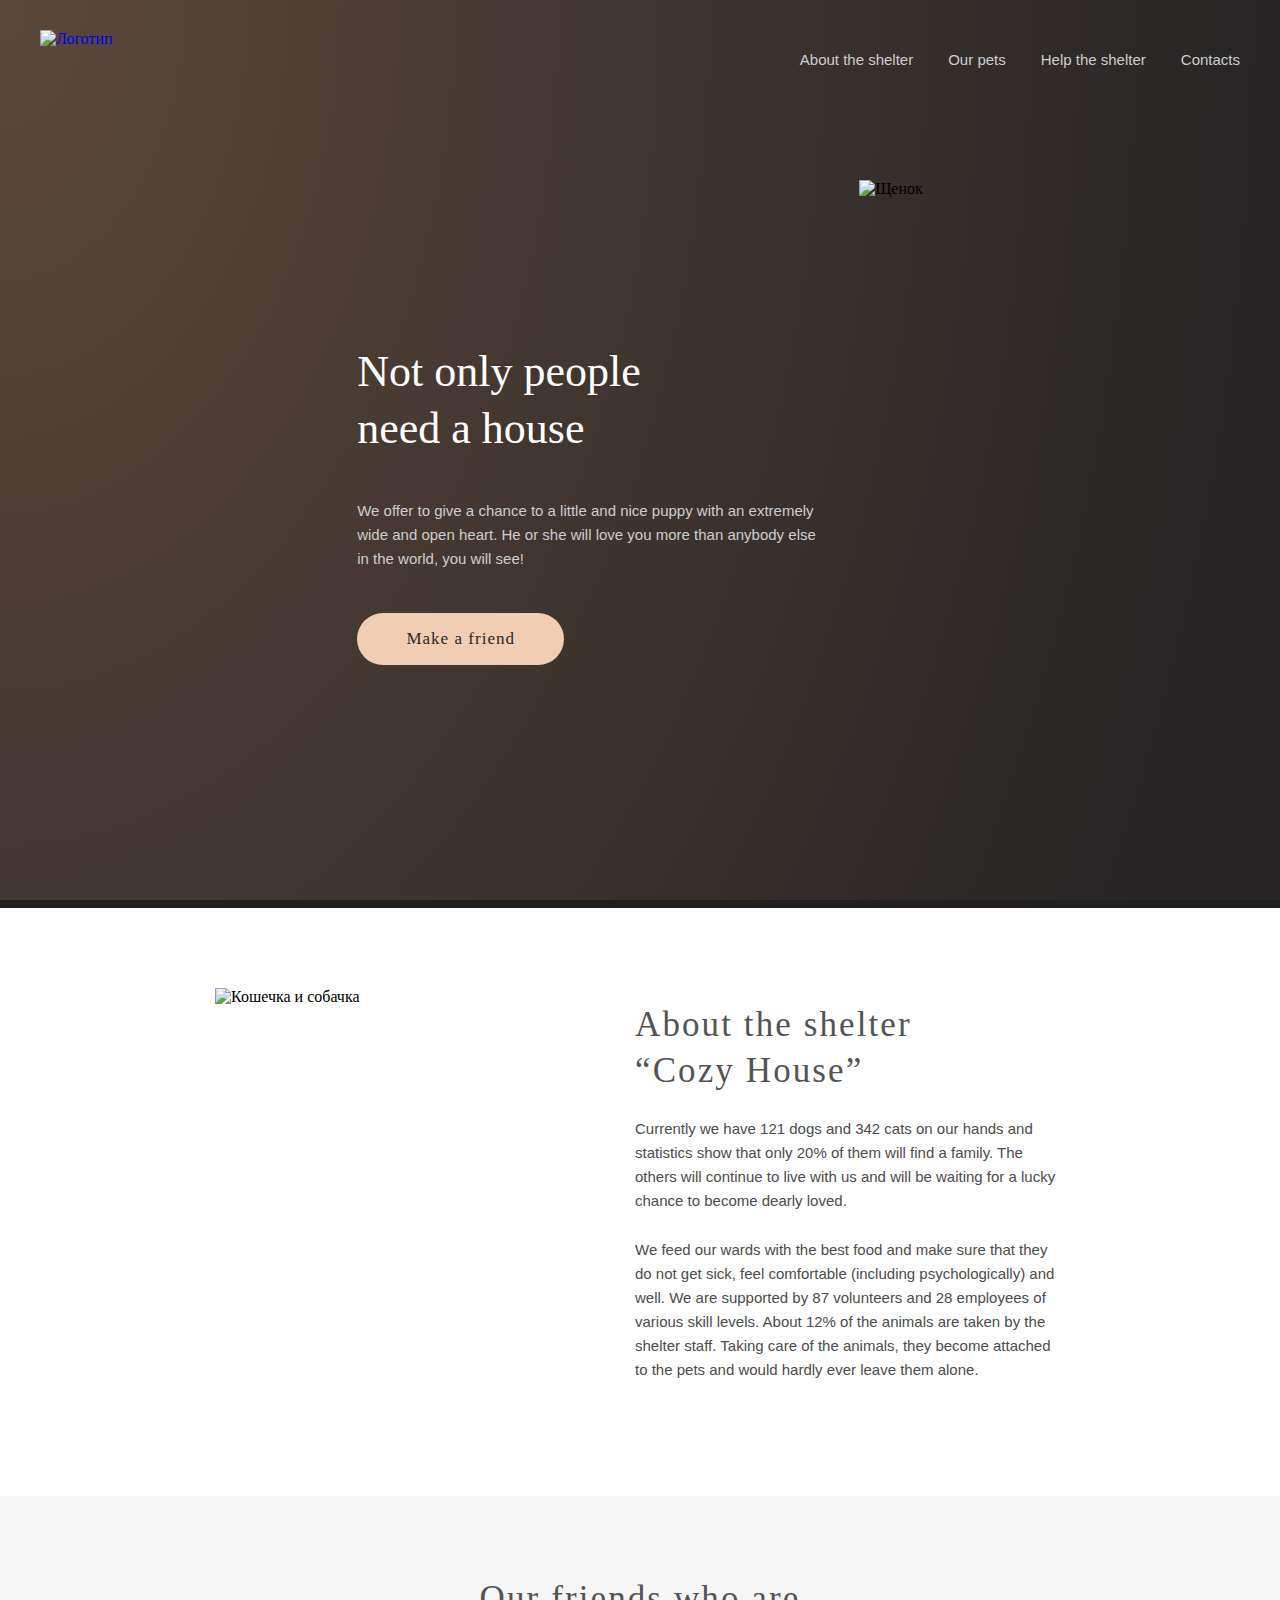
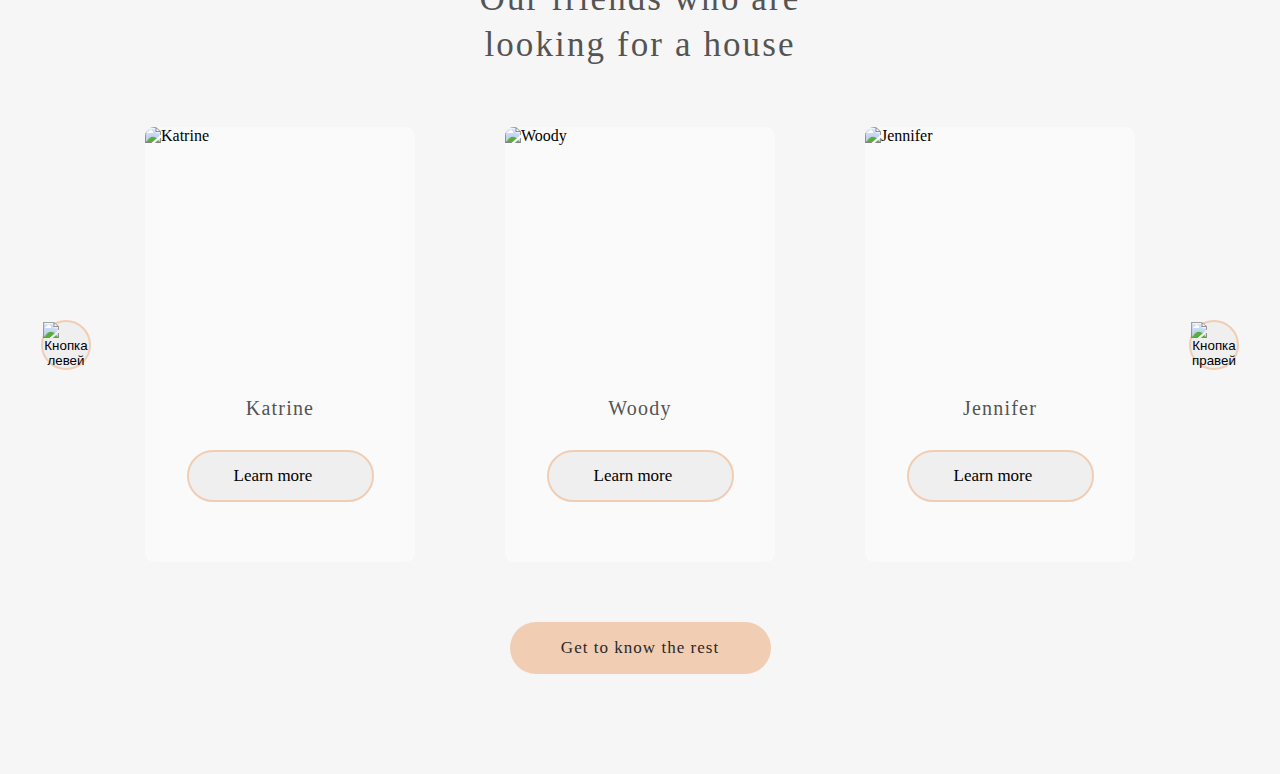
==== commit c11bad06: "13 commit" ====
--- a/index.html
+++ b/index.html
@@ -5,354 +5,134 @@
     <meta charset="UTF-8">
     <meta http-equiv="X-UA-Compatible" content="IE=edge">
     <meta name="viewport" content="width=device-width, initial-scale=1.0">
-    <link rel="stylesheet" href="reset.css">
     <link rel="stylesheet" href="style.css">
-    <link rel="stylesheet" href="style_header.css">
-    <link rel="stylesheet" href="style_start_screen.css">
-    <link rel="stylesheet" href="style_about.css">
-    <link rel="stylesheet" href="style_pets.css">
+    <link rel="stylesheet" type="text/css" href="style.css" />
     <title>Document</title>
 </head>
 
-<script>
-    function thisWindowWidth() {
-        let a = window.screen.availWidth;
-        let b = window.innerWidth;
-        if (a > b) {
-            return b;
-        }
-        else if (a <= b) {
-            return a;
-        }
-    }
-
-    function initHeaderWidth() {
-        let thisWidth = thisWindowWidth();
-        let headerWidth = document.getElementById('header')
-        if (thisWidth > 1200) {
-            return headerWidth.style = 'width: 1200px'
-        }
-        else if (thisWidth < 1200 && thisWidth >= 770) {
-            return headerWidth.style = 'width: 1200px'
-        }
-        else if (thisWidth <= 768) {
-            if (thisWidth <= 768 && thisWidth > 375) {
-                return headerWidth.style = 'width: 708px'
-            }
-            else if (thisWidth <= 320) {
-                return headerWidth.style = 'width: 290px'
-            }
-            else if (thisWidth <= 375 && thisWidth > 320) {
-                return headerWidth.style = 'width: 315px'
-            }
-        }
-    }
-
-    function initHeader() {
-        let thisWidth = thisWindowWidth();
-        let header = document.getElementById('header')
-        let menu = document.getElementById('menu')
-        let menuBtn = document.getElementById('menu-btn')
-        let menuBtn1 = document.getElementById('menu-btn1_320')
-        let headerNavMenu = document.getElementById('header_nav_menu')
-        let headerList = document.getElementById('header_list')
-        let headerItem = document.getElementById('header_item')
-        let headerLink = document.getElementById('header_link')
-        if (thisWidth <= 320) {
-            header.className = 'header_mobil'
-            menu.className = 'menu_mobil'
-            menu.style = 'display: none;'
-            menuBtn.className = 'menu-btn_320'
-            menuBtn.style = 'display: block;'
-            menuBtn1.style = 'display: none;'
-            headerNavMenu.className = 'header_nav_menu_mobil'
-            headerList.className = 'header_list_mobil'
-            let c = headerList.children
-            for (let i of c) {
-                i.className = 'header_item_mobil'
-                for (let y of i.children) {
-                    y.className = 'header_link_mobil'
-                }
-            }
-        }
-        else if (thisWidth > 320 && thisWidth <= 375) {
-            header.className = 'header'
-            menu.className = 'menu_mobil_375'
-            menu.style = 'display: none;'
-            menuBtn.className = 'menu-btn_320'
-            menuBtn.style = 'display: block;'
-            menuBtn1.style = 'display: none;'
-            headerNavMenu.className = 'header_nav_menu_mobil'
-            headerList.className = 'header_list_mobil'
-            let c = headerList.children
-            for (let i of c) {
-                i.className = 'header_item_mobil'
-                for (let y of i.children) {
-                    y.className = 'header_link_mobil'
-                }
-            }
-        }
-        else if (thisWidth > 375) {
-            header.className = 'header'
-            menu.className = 'menu'
-            menu.style = 'display: block;'
-            menuBtn.className = 'menu-btn'
-            menuBtn.style = 'display: none;'
-            menuBtn1.style = 'display: none;'
-            headerNavMenu.className = 'header_nav_menu'
-            headerList.className = 'header_list'
-            headerItem.className = 'header_item'
-            headerLink.className = 'header_link'
-            let c = headerList.children
-            for (let i of c) {
-                i.className = 'header_item'
-                for (let y of i.children) {
-                    y.className = 'header_link'
-                }
-            }
-        }
-    }
-
-    function initStartScreen() {
-        let thisWidth = thisWindowWidth();
-        let startScreenContent = document.getElementById('start_screen_content')
-        let startScreenPuppy = document.getElementById('start_screen_puppy')
-        let startContent = document.getElementById('start_content')
-        let h2StartContent = document.getElementById('h2_start_content')
-        let pStartContent = document.getElementById('p_start_content')
-        let buttonStartContent = document.getElementById('button_start_content')
-        if (thisWidth <= 768 && thisWidth > 375) {
-            startScreenContent.className = 'start_screen_content_768'
-            startScreenPuppy.className = 'start_screen_puppy_768'
-            startContent.className = 'start_content_768'
-            h2StartContent.className = 'h2_start_content'
-            pStartContent.className = 'p_start_content'
-            buttonStartContent.className = 'button_start_content_768'
-        }
-        else if (thisWidth > 768) {
-            startScreenContent.className = 'start_screen_content'
-            startScreenPuppy.className = 'start_screen_puppy'
-            startContent.className = 'start_content'
-            h2StartContent.className = 'h2_start_content'
-            pStartContent.className = 'p_start_content'
-            buttonStartContent.className = 'button_start_content'
-        }
-        else if (thisWidth <= 375 && thisWidth > 320) {
-            startScreenContent.className = 'start_screen_content_mobil'
-            startScreenPuppy.className = 'start_screen_puppy_mobil'
-            startContent.className = 'start_content_mobil'
-            h2StartContent.className = 'h2_start_content_mobil'
-            pStartContent.className = 'p_start_content_mobil'
-            buttonStartContent.className = 'button_start_content_mobil'
-
-        }
-        else if (thisWidth <= 320) {
-            startScreenContent.className = 'start_screen_content_mobil_320'
-            startScreenPuppy.className = 'start_screen_puppy_mobil_320'
-            startContent.className = 'start_content_mobil_320'
-            h2StartContent.className = 'h2_start_content_mobil_320'
-            pStartContent.className = 'p_start_content_mobil_320'
-            buttonStartContent.className = 'button_start_content_mobil_320'
-
-        }
-
-    }
-
-    function initAbout() {
-        let thisWidth = thisWindowWidth();
-        let imgSize = document.getElementById('about_pets')
-        let aboutContentSize = document.getElementById('about_content')
-        let aboutPetsContent = document.getElementById('about_pets_content')
-        let hAboutPetsContent = document.getElementById('h_about_pets_content')
-        let pAboutPetsContent = document.getElementById('p_about_pets_content')
-        let pAboutPetsContent1 = document.getElementById('p_about_pets_content1')
-        if (thisWidth <= 768) {
-            pAboutPetsContent1.className = 'p_about_pets_content1_768'
-            aboutPetsContent.className = 'about_pets_content_768'
-            imgSize.className = 'about_pets_768'
-            aboutContentSize.className = 'about_content_768'
-            if (thisWidth <= 375 && thisWidth > 320) {
-                pAboutPetsContent.className = 'p_about_pets_content_mobil'
-                pAboutPetsContent1.className = 'p_about_pets_content1_mobil'
-                hAboutPetsContent.className = 'h_about_pets_content_mobil'
-                aboutPetsContent.className = 'about_pets_content_mobil_375'
-                imgSize.className = 'about_pets_mobil'
-                aboutContentSize.className = 'about_content_mobil'
-            }
-            else if (thisWidth <= 320) {
-                pAboutPetsContent.className = 'p_about_pets_content_mobil'
-                pAboutPetsContent1.className = 'p_about_pets_content1_mobil'
-                hAboutPetsContent.className = 'h_about_pets_content_mobil'
-                aboutPetsContent.className = 'about_pets_content_mobil'
-                imgSize.className = 'about_pets_mobil'
-                aboutContentSize.className = 'about_content_mobil'
-            }
-            else if (thisWidth > 375) {
-                pAboutPetsContent.className = 'p_about_pets_content'
-                pAboutPetsContent1.className = 'p_about_pets_content1_768'
-                hAboutPetsContent.className = 'h_about_pets_content'
-                aboutPetsContent.className = 'about_pets_content_768'
-                imgSize.className = 'about_pets_768'
-                aboutContentSize.className = 'about_content_768'
-            }
-        }
-        else if (thisWidth >= 768) {
-            pAboutPetsContent1.className = 'p_about_pets_content1'
-            aboutPetsContent.className = 'about_pets_content'
-            imgSize.className = 'about_pets'
-            aboutContentSize.className = 'about_content'
-        }
-
-    }
-
-    function initPets() {
-        let thisWidth = thisWindowWidth()
-        let petsContent = document.getElementById('pets_content')
-        let h3PetsContent = document.getElementById('h3_pets_content')
-        let thisSlider = document.getElementById('slider')
-        let cardPets = document.getElementById('card_pets')
-        let buttonMeetTheRest = document.getElementById('button_meet_the_rest')
-        if (thisWidth <= 768) {
-            h3PetsContent.className = 'h3_pets_content_768'
-            thisSlider.className = 'slider_768'
-            buttonMeetTheRest.className = 'button_meet_the_rest_768'
-            petsContent.className = 'pets_content_768'
-            if (thisWidth <= 375 && thisWidth > 320) {
-                petsContent.className = 'pets_content_mobil_375'
-                h3PetsContent.className = 'h3_pets_content_mobil'
-                thisSlider.className = 'slider_mobil'
-                buttonMeetTheRest.className = 'button_meet_the_rest_mobil'
-
-            }
-            else if (thisWidth > 375) {
-                petsContent.className = 'pets_content_768'
-                h3PetsContent.className = 'h3_pets_content_768'
-                thisSlider.className = 'slider_768'
-                buttonMeetTheRest.className = 'button_meet_the_rest_768'
-            }
-            else if (thisWidth <= 320) {
-                petsContent.className = 'pets_content_mobil'
-                h3PetsContent.className = 'h3_pets_content_mobil'
-                thisSlider.className = 'slider_mobil'
-                buttonMeetTheRest.className = 'button_meet_the_rest_mobil'
-
-            }
-        }
-        else if (thisWidth >= 768) {
-            petsContent.className = 'pets_content'
-            h3PetsContent.className = 'h3_pets_content'
-            thisSlider.className = 'slider'
-        }
-
-    }
-</script>
-
-<body onload="initHeaderWidth(),initAbout(),initPets(),initStartScreen(),createElementsSlider(),initHeader()" ,
-    onresize="initHeaderWidth(),initAbout(),initPets(),initStartScreen(),createElementsSlider(),initHeader()">
-
-
-    <header id="header" class="header">
-        <div class="header_logo">
-            <a href="./index.html" class="header_logo-link">
-                <img src="./svg/logo.svg" alt="Логотип">
-            </a>
-        </div>
-
-        <div id="menu-btn" class="menu-btn">
-            <span></span>
-            <span></span>
-            <span></span>
-        </div>
-        <div id="menu-btn1_320" class="menu-btn1_320">
-            <span></span>
-            <span></span>
-            <span></span>
-        </div>
-
-        <div id="menu" class="menu">
-            <nav id="header_nav_menu" class="header_nav_menu">
-                <ul id="header_list" class="header_list">
-                    <li id="header_item" class="header_item">
-                        <a id="header_link" href="#!" class="header_link">About the shelter</a>
-                    </li>
-                    <li id="header_item" class="header_item">
-                        <a id="header_link" href="#!" class="header_link">Our pets</a>
-                    </li>
-                    <li id="header_item" class="header_item">
-                        <a id="header_link" href="#!" class="header_link">Help the shelter</a>
-                    </li>
-                    <li id="header_item" class="header_item">
-                        <a id="header_link" href="#!" class="header_link">Contacts</a>
-                    </li>
-                </ul>
-            </nav>
-        </div>
-    </header>
-
-    <div id="start_screen" class="start_screen">
-        <div id="start_screen_content" class="start_screen_content">
-            <div id="start_content" class="start_content">
-                <h2 id="h2_start_content" class="h2_start_content">Not only people need a house</h2>
-                <p id="p_start_content" class="p_start_content">We offer to give a chance to a
-                    little and
-                    nice puppy with an extremely wide and open heart.
-                    He or she will love you more than anybody else in the
-                    world, you will see!</p>
-                <button id="button_start_content" class="button_start_content">Make a friend</button>
+<body onload="createElementsSlider()", onresize="createElementsSlider()">
+    <div class="wrapper">
+        <header class="header">
+            <div class="header__container _container">
+                <a href="./index.html" class="header__logo">
+                    <img src="./svg/logo.svg" alt="Логотип">
+                </a>
+                <div class="header__menu-btn">
+                    <span></span>
+                    <span></span>
+                    <span></span>
+                </div>
+                <div class="header__menu-btn1">
+                    <span></span>
+                    <span></span>
+                    <span></span>
+                </div>
+                <nav class="header__menu menu">
+                    <ul class="menu__list">
+                        <li class="menu__item">
+                            <a href="#!" class="menu__link">About the shelter</a>
+                        </li>
+                        <li class="menu__item">
+                            <a href="#!" class="menu__link">Our pets</a>
+                        </li>
+                        <li class="menu__item">
+                            <a href="#!" class="menu__link">Help the shelter</a>
+                        </li>
+                        <li class="menu__item">
+                            <a href="#!" class="menu__link">Contacts</a>
+                        </li>
+                    </ul>
+                </nav>
             </div>
-
-            <img id="start_screen_puppy" class="start_screen_puppy" src="./svg/start-screen-puppy.svg" alt="Щенок">
-        </div>
-    </div>
-
-    <div class="about">
-        <div id="about_content" class="about_content">
-            <img id="about_pets" class="about_pets" src="./svg/about-pets.svg" alt="Кошечка и собачка">
-            <div id="about_pets_content" class="about_pets_content">
-                <h3 id="h_about_pets_content" class="h_about_pets_content">About the shelter “Cozy
-                    House”</h3>
-                <p id="p_about_pets_content" class="p_about_pets_content">Currently we have 121 dogs
-                    and 342 cats on our hands and
-                    statistics show that only 20% of them will find a
-                    family. The others will continue to live with us and
-                    will be waiting for a lucky chance to become dearly
-                    loved.</p>
-                <p id="p_about_pets_content1" class="p_about_pets_content1">We feed our wards with the
-                    best food and make sure that
-                    they do not get sick, feel comfortable (including
-                    psychologically) and well. We are supported by 87
-                    volunteers and 28 employees of various skill levels.
-                    About 12% of the animals are taken by the shelter staff.
-                    Taking care of the animals, they become attached to the
-                    pets and would hardly ever leave them alone.</p>
+        </header>
+        <main class="main">
+            <div class="screen__content">
+                <div class="not__only _container">
+                    <div class="not__only__container">
+                        <div class="not__only__content">
+                            <h2 class="not__only__title">Not only people need a house</h2>
+                            <div class="not__only__text">We offer to give a chance to a
+                                little and
+                                nice puppy with an extremely wide and open heart.
+                                He or she will love you more than anybody else in the
+                                world, you will see!
+                            </div>
+                            <button class="button__start__content">Make a friend</button>
+                        </div>
+                        <img class="not__only__puppy" src="./svg/start-screen-puppy.svg" alt="Щенок">
+                    </div>
+                </div>
             </div>
-        </div>
-    </div>
-
-    <div id="pets" class="pets">
-        <div id="pets_content" class="pets_content">
-            <h3 id="h3_pets_content" class="h3_pets_content">Our friends who
-                are looking for a house</h3>
-            <div id="slider" class="slider">
-                <button id="buttonLeft" class="button_pets"><img src="./svg/arrow-left.svg" alt="Кнопка левей"></button>
-                <button id="buttonWrite" class="button_pets"><img src="./svg/arrow-wrire.svg" alt="Кнопка правей"></button>
+            <div class="about__content">
+                <div class="about _container">
+                    <div class="about__content">
+                        <img class="about__pets" src="./svg/about-pets.svg" alt="Кошечка и собачка">
+                        <div class="about__pets__content">
+                            <h3 class="about__title">About the shelter “Cozy
+                                House”</h3>
+                            <p class="about__text">Currently we have 121 dogs
+                                and 342 cats on our hands and
+                                statistics show that only 20% of them will find a
+                                family. The others will continue to live with us and
+                                will be waiting for a lucky chance to become dearly
+                                loved.</p>
+                            <p class="about__text1">We feed our wards with the
+                                best food and make sure that
+                                they do not get sick, feel comfortable (including
+                                psychologically) and well. We are supported by 87
+                                volunteers and 28 employees of various skill levels.
+                                About 12% of the animals are taken by the shelter staff.
+                                Taking care of the animals, they become attached to the
+                                pets and would hardly ever leave them alone.</p>
+                        </div>
+                    </div>
+                </div>
             </div>
-            <button id="button_meet_the_rest" class="button_meet_the_rest">Get to know the rest</button>
-        </div>
+            <div class="aur-friends__content">
+                <div class="aur-friends _container">
+                    <div id="pets_content" class="pets_content">
+                        <h3 class="pets__title">Our friends who
+                            are looking for a house</h3>
+                        <div id="slider" class="slider">
+                            <button id="buttonLeft" class="button_pets">
+                                <img src="./svg/arrow-left.svg" alt="Кнопка левей">
+                            </button>
+                            <button id="buttonWrite" class="button_pets">
+                                <img src="./svg/arrow-wrire.svg" alt="Кнопка правей">
+                            </button>
+                        </div>
+                        <button id="button_meet_the_rest" class="button_meet_the_rest">Get to know the rest</button>
+                    </div>
+                </div>
+            </div>
+
+            <div class="help"></div>
+            <div class="in_addition"></div>
+        </main>
+        <footer class="footer"></footer>
+
     </div>
 </body>
+
 <script>
-    function thisCardClass() {
-        if (thisWindowWidth() > 768) {
-            return 'card'
-        }
-        else if (thisWindowWidth() < 768 && thisWindowWidth() > 320) {
-            return 'card_768'
-        }
-        else if (thisWindowWidth() < 320) {
-            return 'card_mobil'
-        }
-    }
+    let menuBtn = document.querySelector('.header__menu-btn')
+    let menuBtn1 = document.querySelector('.header__menu-btn1')
+    let menu = document.querySelector('.menu')
+    menuBtn.addEventListener('click', function () {
+        menuBtn1.classList.toggle('active');
+        menuBtn.classList.toggle('active');
+        menu.classList.toggle('active');
+    })
+    menuBtn1.addEventListener('click', function () {
+        menuBtn1.classList.toggle('active');
+        menuBtn.classList.toggle('active');
+        menu.classList.toggle('active');
+    })
+</script>
+
+
+<script>
+
     function createElementsSlider() {
         function thisWindowWidth() {
             let a = window.screen.availWidth;
@@ -365,16 +145,28 @@
             }
         }
 
+        function thisCardClass() {
+            if (thisWindowWidth() > 768) {
+                return 'card'
+            }
+            else if (thisWindowWidth() < 768 && thisWindowWidth() > 425) {
+                return 'card_768'
+            }
+            else if (thisWindowWidth() < 425) {
+                return 'card_mobil'
+            }
+        }
+
 
         function getMasLength() {
             let b = thisWindowWidth();
             if (b > 768) {
                 return 3
             }
-            else if (b <= 768 && b > 375) {
+            else if (b <= 768 && b > 425) {
                 return 2
             }
-            else if (b <= 375) {
+            else if (b <= 425) {
                 return 1
             }
 
@@ -471,7 +263,7 @@
 
         function inputElement(a, i) {
             let div = document.createElement('div');
-            div.className = thisCardClass();
+            div.className = 'card';
             div.id = mas1[a].name;
             cardPets.appendChild(div);
 
@@ -587,27 +379,7 @@
                 }
             }
         }
-
     }
 </script>
 
-<script>
-    let menuBtn = document.getElementById('menu-btn')
-    let menuBtn1 = document.getElementById('menu-btn1_320')
-    let menu = document.getElementById('menu')
-    menuBtn.addEventListener('click', function () {
-        console.log(menu)
-        menuBtn.style = 'display: none';
-        menuBtn1.style = 'display: block';
-        menu.style = 'display: flex';
-    })
-    menuBtn1.addEventListener('click', function () {
-        console.log(menu)
-        menuBtn.style = 'display: block';
-        menuBtn1.style = 'display: none';
-        menu.style = 'display: none';
-    })
-</script>
-
-
 </html>--- a/style.css
+++ b/style.css
@@ -1,52 +1,149 @@
-html {
-    box-sizing: border-box;
-}
-
+/* Reset and base styles  */
 *,
 *::before,
 *::after {
-    box-sizing: inherit;
-}
-
-body {
-    display: flex;
-    position: relative;
-    flex-direction: column;
-}
-
-header {
+    padding: 0px;
+    margin: 0px;
+    border: none;
+    box-sizing: border-box;
+}
+
+/* Links */
+
+a,
+a:link,
+a:visited {
+    text-decoration: none;
+}
+
+a:hover {
+    text-decoration: none;
+}
+
+/* Common */
+
+aside,
+nav,
+footer,
+header,
+section,
+main {
+    display: block;
+}
+
+h1,
+h2,
+h3,
+h4,
+h5,
+h6,
+p {
+    font-size: inherit;
+    font-weight: inherit;
+}
+
+ul,
+ol,
+li {
+    list-style: none;
+}
+
+img {
+    vertical-align: top;
+}
+
+/*---------Шрифты---------*/
+
+h1 {
+    font-family: Georgia, Times, "Times New Roman", serif;
+    font-size: 24px;
+    font-style: normal;
+    font-variant: normal;
+    font-weight: 700;
+    line-height: 26.4px;
+}
+
+h3 {
+    font-family: Georgia, Times, "Times New Roman", serif;
+    font-size: 14px;
+    font-style: normal;
+    font-variant: normal;
+    font-weight: 700;
+    line-height: 15.4px;
+}
+
+p {
+    font-family: Georgia, Times, "Times New Roman", serif;
+    font-size: 14px;
+    font-style: normal;
+    font-variant: normal;
+    font-weight: 400;
+    line-height: 20px;
+}
+
+blockquote {
+    font-family: Georgia, Times, "Times New Roman", serif;
+    font-size: 21px;
+    font-style: normal;
+    font-variant: normal;
+    font-weight: 400;
+    line-height: 30px;
+}
+
+pre {
+    font-family: Georgia, Times, "Times New Roman", serif;
+    font-size: 13px;
+    font-style: normal;
+    font-variant: normal;
+    font-weight: 400;
+    line-height: 18.5714px;
+}
+
+/*styles  */
+.wrapper {
+    min-height: 100%;
+    overflow: hidden;
+}
+
+._container {
+    max-width: 1200px;
+    margin: 0px auto;
+    padding: 0px 40px;
+    box-sizing: content-box;
+}
+
+/*---------header-----------------*/
+.header {
     position: absolute;
-    width: 1200px;
-    height: 60px;
-    left: calc(50% - 1200px/2);
-    top: 60px;
-}
-
-.header_logo {
-    position: absolute;
+    width: 100%;
+    left: 0;
+    right: 0;
+    top: 30px;
+    z-index: 50;
+}
+
+.header__container {
+    display: flex;
+    min-height: 60px;
+    align-items: center;
+    justify-content: space-between;
+}
+
+.header__logo {
     width: 184px;
     height: 60px;
-    left: 0px;
-    top: 0px;
-}
-
-.header_nav_menu {
-    position: absolute;
-    width: 443px;
-    height: 27px;
-    left: 757px;
-    top: 16px;
-}
-
-.header_list {
-    display: flex;
-    list-style-type: none;
+}
+
+.menu__list {
+    display: flex;
     flex-wrap: wrap;
-    align-items: flex-end;
-}
-
-a {
-    text-decoration: none;
+}
+
+.menu__item:not(:last-child) {
+    margin: 0px 35px 0px 0px;
+}
+
+.menu__link {
     font-family: 'Arial';
     font-style: normal;
     font-weight: 400;
@@ -55,47 +152,100 @@
     color: #CDCDCD;
 }
 
-.header_item {
-    margin-right: 35px;
-}
-
-.header_item:first-child {
-    margin-left: 0px;
-}
-
-.header_item:last-child {
-    margin-right: 0px;
-}
-
-.start_screen {
-    display: flex;
-    width: 1280px;
-    height: 908px;
+.header__menu-btn {
+    position: absolute;
+    left: auto;
+    right: 38px;
+    top: 38px;
+    content-visibility: hidden;
+}
+
+.header__menu-btn span {
+    border-radius: 2px;
+    width: 30px;
+    position: absolute;
+    top: 50%;
+    left: 50%;
+    transform: translate(-50%, -50%);
+    border: 2px solid #F1CDB3;
+    transition: all 0.5s;
+}
+
+.header__menu-btn span:nth-of-type(2) {
+    top: calc(50% - 7.5px);
+}
+
+.header__menu-btn span:nth-of-type(3) {
+    top: calc(50% + 7px);
+}
+
+.header__menu-btn1 {
+    position: absolute;
+    left: auto;
+    right: 47px;
+    top: 38px;
+    z-index: 2;
+    content-visibility: hidden;
+}
+
+.header__menu-btn1 span {
+    border-radius: 2px;
+    width: 30px;
+    position: absolute;
+    top: 50%;
+    left: 50%;
+    transform: translate(-50%, -50%);
+    border: 1px solid #F1CDB3;
+    transition: all 0.5s;
+    transform: rotate(90deg);
+}
+
+.header__menu-btn1 span:nth-of-type(2) {
+    left: calc(50% - 7.5px);
+}
+
+.header__menu-btn1 span:nth-of-type(3) {
+    left: calc(50% + 7px);
+}
+
+/*-----------main--------------*/
+.main {
+    flex: 1 1 auto;
+}
+
+/*-----------not-only-----------------*/
+.screen__content {
+    display: flex;
     background: url(./img/start-screen-gradient-background.jpg), radial-gradient(100% 215.42% at 0% 0%, #5B483A 0%, #262425 100%)
         /* warning: gradient uses a rotation that is not supported by CSS and may not behave as expected */
         , #211F20;
-}
-
-.start_screen_content {
-    display: flex;
-    margin: 180px 40px 0px 40px;
-    width: 1200px;
-    height: 728px;
+    background-repeat: no-repeat;
+    background-position: center center;
+    background-attachment: fixed;
+    background-size: cover;
+    align-items: center;
     justify-content: space-between;
 }
 
-.start_screen_puppy {
-    width: 698px;
-    height: 728px;
-}
-
-.start_content {
-    width: 460px;
-    height: 322px;
-    margin-top: 163px;
-}
-
-.h2_start_content {
+.not__only {
+    display: flex;
+}
+
+.not__only__container {
+    display: flex;
+    margin: 180px 0px 0px 0px;
+}
+
+.not__only__container>* :not(:last-child) {
+    margin: 0px 0px 42px 0px;
+}
+
+.not__only__content {
+    margin: 163px 0px 243px 0px;
+    max-width: 460px;
+}
+
+.not__only__title {
     font-family: 'Georgia';
     font-style: normal;
     font-weight: 400;
@@ -104,15 +254,10 @@
     display: flex;
     align-items: center;
     color: #FFFFFF;
-    width: 310px;
-    height: 114px;
-}
-
-.p_start_content {
-    width: 460px;
-    height: 72px;
-    left: calc(50% - 460px/2);
-    bottom: 94px;
+    max-width: 310px
+}
+
+.not__only__text {
     font-family: 'Arial';
     font-style: normal;
     font-weight: 400;
@@ -120,21 +265,528 @@
     line-height: 160%;
     display: flex;
     align-items: center;
-    margin-top: 42px;
     color: #CDCDCD;
 }
 
-.button_start_content {
-    display: flex;
-    margin-top: 42px;
+.button__start__content {
+    width: 207px;
+    height: 52px;
+    background: #F1CDB3;
+    border-radius: 100px;
+    font-family: 'Georgia';
+    font-style: normal;
+    font-weight: 400;
+    font-size: 17px;
+    line-height: 130%;
+    letter-spacing: 0.06em;
+    color: #292929;
+    flex: none;
+    order: 0;
+    flex-grow: 0;
+}
+
+.not__only__puppy {
+    max-width: 698px;
+    max-height: 728px;
+    margin: 0px 0px 0px 42px;
+}
+
+/*-----------about----------------*/
+.about__content {
+    display: flex;
+}
+
+.about {
+    display: flex;
+}
+
+.about__pets {
+    width: 300px;
+    height: 408px;
+    margin: 80px 120px 100px 175px;
+}
+
+.about__pets__content {
+    display: flex;
+    margin: 94px 175px 114px auto;
+    max-width: 430px;
+    flex-direction: column
+}
+
+.about__title {
+    font-family: 'Georgia';
+    font-style: normal;
+    font-weight: 400;
+    font-size: 35px;
+    line-height: 130%;
+    letter-spacing: 0.06em;
+    color: #545454;
+    max-width: 370px;
+    padding-bottom: 24px;
+}
+
+.about__text {
+    font-family: 'Arial';
+    font-style: normal;
+    font-weight: 400;
+    font-size: 15px;
+    line-height: 160%;
+    color: #4C4C4C;
+    padding-bottom: 25px;
+}
+
+.about__text1 {
+    font-family: 'Arial';
+    font-style: normal;
+    font-weight: 400;
+    font-size: 15px;
+    line-height: 160%;
+    color: #4C4C4C;
+}
+
+.about__pets__content>* :not(:last-child) {
+    margin: 0px 0px 25px 0px;
+}
+
+/*-------------aur_friends------------------*/
+.aur-friends__content {
+    display: flex;
+    background: #F6F6F6;
+}
+
+.aur-friends {
+    display: flex;
+    margin: 80px auto 100px;
+}
+
+.pets_content {
+    display: flex;
     flex-direction: column;
+    align-items: center;
+}
+
+.pets__title {
+    margin: 0 auto;
+    width: 400px;
+    font-family: 'Georgia';
+    font-style: normal;
+    font-weight: 400;
+    font-size: 35px;
+    line-height: 45.5px;
+    display: flex;
+    align-items: center;
+    text-align: center;
+    letter-spacing: 0.06em;
+    color: #545454;
+}
+
+.slider {
+    margin: 60px auto;
+    display: flex;
+    flex-direction: row;
+    align-items: center;
+}
+
+.button_pets {
+    display: flex;
+    box-sizing: border-box;
+    width: 50px;
+    height: 50px;
+    border: 2px solid #F1CDB3;
+    border-radius: 50px;
+    align-items: center;
+    justify-content: center;
+    margin: 1px;
+}
+
+.button_meet_the_rest {
+    width: 261px;
+    height: 52px;
+    background: #F1CDB3;
+    border-radius: 100px;
+    font-family: 'Georgia';
+    font-style: normal;
+    font-weight: 400;
+    font-size: 17px;
+    line-height: 130%;
+    letter-spacing: 0.06em;
+    color: #292929;
+    flex: none;
+    order: 0;
+    flex-grow: 0;
+}
+
+.card {
+    display: flex;
+    width: 270px;
+    height: 435px;
+    background: #FAFAFA;
+    border-radius: 9px;
+    flex-direction: column;
+    align-items: center;
+}
+
+.card:not(:last-child) {
+    margin: 0px 90px 0px 0px;
+}
+
+.card_pets {
+    display: flex;
+    padding: 0px 53px;
+}
+
+.card_pets1 {
+    margin: 20px 0px 0px 0px;
+    display: flex;
+    justify-content: space-evenly;
+}
+
+.pets_img {
+    width: 270px;
+    height: 270px;
+    border-radius: 9px 9px 0px 0px;
+}
+
+.pets_card_title {
+    font-family: 'Georgia';
+    font-style: normal;
+    font-weight: 400;
+    font-size: 20px;
+    line-height: 23px;
+    display: flex;
+    align-items: center;
+    text-align: center;
+    letter-spacing: 0.06em;
+    color: #545454;
+}
+
+.button_primary {
+    margin: 30px 41.5px 30px 41.5px;
+    display: flex;
+    flex-direction: row;
     align-items: center;
     padding: 15px 45px;
     gap: 10px;
-    width: 207px;
+    width: 187px;
     height: 52px;
-    left: calc(50% - 207px/2 - 126.5px);
-    bottom: 0px;
-    background: #F1CDB3;
+    border: 2px solid #F1CDB3;
     border-radius: 100px;
-}+    flex: none;
+    order: 0;
+    flex-grow: 0;
+    font-family: 'Georgia';
+    font-style: normal;
+    font-weight: 400;
+    font-size: 17px;
+    line-height: 130%;
+    justify-content: space-between;
+}
+/*----------------------*/
+@media (max-width:768px) {
+
+    /*-------------------*/
+    ._container {
+        padding: 0px 30px;
+    }
+
+    .not__only__container {
+        flex-direction: column;
+        margin: 150px 70px 0px 69px;
+    }
+
+    .not__only__content {
+        margin: 0px 55px auto 54px;
+        display: flex;
+        flex-direction: column;
+    }
+
+    .not__only__content button {
+        margin: 0 auto;
+    }
+
+    .not__only__puppy {
+        max-width: 569px;
+        max-height: 593px;
+        margin: 100px 0px 0px auto;
+    }
+
+    /*-----------------------------------*/
+    .about__content {
+        flex-direction: column-reverse;
+    }
+
+    .about__pets__content {
+        margin: 80px 136px 80px 135px;
+    }
+
+    .about__pets {
+        margin: 0 auto 100px;
+    }
+
+    /*------------------------------*/
+    .card_pets {
+        padding: 0px 12px;
+    }
+
+    .card:not(:last-child) {
+        margin: 0px 40px 0px 0px;
+    }
+}
+
+
+@media (max-width:767px) {
+    ._container {
+        padding: 0px 30px;
+    }
+
+    .menu__list {
+        margin: 248px 38px 248px 39px;
+        display: flex;
+        flex-direction: column;
+        align-items: center;
+        flex-wrap: wrap;
+
+    }
+
+    .menu__item:not(:last-child) {
+        margin: 0px 0px 40px 0px;
+    }
+
+    .menu {
+        position: absolute;
+        left: auto;
+        right: 0px;
+        top: 0px;
+        z-index: 1;
+        background: #292929;
+        content-visibility: hidden;
+    }
+
+    .menu.active {
+        top: -30px;
+        content-visibility: visible;
+    }
+
+    .menu.unactive {
+        content-visibility: hidden;
+    }
+
+    .menu__link {
+        font-size: 32px;
+        line-height: 51.8px;
+    }
+
+    .header__menu-btn {
+        content-visibility: visible;
+    }
+
+    .header__menu-btn.active {
+        content-visibility: hidden;
+    }
+
+    .header__menu-btn.active {
+        content-visibility: visible;
+    }
+
+    .header__menu-btn1.active {
+        content-visibility: visible;
+    }
+
+    .header__menu-btn.active {
+        content-visibility: hidden;
+    }
+
+
+}
+
+
+@media (max-width:425px) {
+    ._container {
+        padding: 0px 10px;
+    }
+
+    .not__only__container {
+        flex-direction: column;
+        margin: 150px 0px 0px 0px;
+    }
+
+    .not__only__content {
+        margin: 0px 0px auto 0px;
+        display: flex;
+        flex-direction: column;
+        align-items: center;
+    }
+
+    .not__only__puppy {
+        max-width: 260px;
+        max-height: 271.77px;
+        margin: 105px 0px 0.23px auto;
+    }
+
+    .not__only__text {
+        text-align: center;
+    }
+
+    .not__only__title {
+        font-size: 25px;
+        letter-spacing: 0.06em;
+        text-align: center;
+        padding: 0px 40px 0px 40px;
+    }
+
+    /*---------------------------*/
+    .about__pets__content {
+        margin: 42px 28px 40px;
+    }
+
+
+    .about__title {
+        font-size: 25px;
+        max-width: 370px;
+        text-align: center;
+    }
+
+    .about__pets {
+        width: 260px;
+        height: 353.6px;
+        margin: 0 auto 40.4px;
+    }
+
+    /*-----------------------*/
+    .slider {
+        flex-direction: column
+    }
+    .pets__title {       
+        font-size: 25px;
+        line-height: 32.5px;
+        width: 300px;
+    }
+    .card_pets1 {
+        margin: 20px auto 0px;
+        width: 300px;
+        display: flex;
+        justify-content: space-evenly;
+    }
+}
+
+
+@media (max-width:375px) {
+    ._container {
+        padding: 0px 10px;
+    }
+
+    .not__only__container {
+        flex-direction: column;
+        margin: 150px 0px 0px 0px;
+    }
+
+    .not__only__content {
+        margin: 0px 0px auto 0px;
+        display: flex;
+        flex-direction: column;
+        align-items: center;
+    }
+
+    .not__only__puppy {
+        max-width: 260px;
+        max-height: 271.77px;
+        margin: 105px 0px 0.23px auto;
+    }
+
+    .not__only__text {
+        text-align: center;
+    }
+
+    .not__only__title {
+        font-size: 25px;
+        letter-spacing: 0.06em;
+        text-align: center;
+        padding: 0px 40px 0px 40px;
+    }
+
+    /*---------------------------*/
+    .about__pets__content {
+        margin: 42px 28px 40px;
+    }
+
+
+    .about__title {
+        font-size: 25px;
+        max-width: 370px;
+        text-align: center;
+    }
+
+    .about__pets {
+        width: 260px;
+        height: 353.6px;
+        margin: 0 auto 40.4px;
+    }
+
+    /*-----------------------*/
+    .slider {
+        flex-direction: column
+    }
+
+}
+
+@media (max-width:320px) {
+    ._container {
+        padding: 0px 10px;
+    }
+
+    .not__only__container {
+        flex-direction: column;
+        margin: 150px 0px 0px 0px;
+    }
+
+    .not__only__content {
+        margin: 0px 0px auto 0px;
+        display: flex;
+        flex-direction: column;
+    }
+
+    .not__only__puppy {
+        max-width: 260px;
+        max-height: 271.77px;
+        margin: 105px 0px 0.23px auto;
+    }
+
+    .not__only__text {
+        text-align: center;
+    }
+
+    .not__only__title {
+        font-size: 25px;
+        letter-spacing: 0.06em;
+        text-align: center;
+        padding: 0px 40px 0px 40px;
+    }
+
+    /*---------------------------*/
+    .about__pets__content {
+        margin: 42px 15px 40px 15px;
+    }
+
+
+    .about__title {
+        font-size: 25px;
+        max-width: 370px;
+        text-align: center;
+    }
+
+    .about__pets {
+        width: 260px;
+        height: 353.6px;
+        margin: 0px 20px 40.4px 20px;
+    }
+
+    /*-----------------------*/
+    .slider {
+        flex-direction: column
+    }
+}
+
+
+
+/*-----------footer-------------*/
+.footer {}--- a/style.css
+++ b/style.css
@@ -1,52 +1,149 @@
-html {
-    box-sizing: border-box;
-}
-
+/* Reset and base styles  */
 *,
 *::before,
 *::after {
-    box-sizing: inherit;
-}
-
-body {
-    display: flex;
-    position: relative;
-    flex-direction: column;
-}
-
-header {
+    padding: 0px;
+    margin: 0px;
+    border: none;
+    box-sizing: border-box;
+}
+
+/* Links */
+
+a,
+a:link,
+a:visited {
+    text-decoration: none;
+}
+
+a:hover {
+    text-decoration: none;
+}
+
+/* Common */
+
+aside,
+nav,
+footer,
+header,
+section,
+main {
+    display: block;
+}
+
+h1,
+h2,
+h3,
+h4,
+h5,
+h6,
+p {
+    font-size: inherit;
+    font-weight: inherit;
+}
+
+ul,
+ol,
+li {
+    list-style: none;
+}
+
+img {
+    vertical-align: top;
+}
+
+/*---------Шрифты---------*/
+
+h1 {
+    font-family: Georgia, Times, "Times New Roman", serif;
+    font-size: 24px;
+    font-style: normal;
+    font-variant: normal;
+    font-weight: 700;
+    line-height: 26.4px;
+}
+
+h3 {
+    font-family: Georgia, Times, "Times New Roman", serif;
+    font-size: 14px;
+    font-style: normal;
+    font-variant: normal;
+    font-weight: 700;
+    line-height: 15.4px;
+}
+
+p {
+    font-family: Georgia, Times, "Times New Roman", serif;
+    font-size: 14px;
+    font-style: normal;
+    font-variant: normal;
+    font-weight: 400;
+    line-height: 20px;
+}
+
+blockquote {
+    font-family: Georgia, Times, "Times New Roman", serif;
+    font-size: 21px;
+    font-style: normal;
+    font-variant: normal;
+    font-weight: 400;
+    line-height: 30px;
+}
+
+pre {
+    font-family: Georgia, Times, "Times New Roman", serif;
+    font-size: 13px;
+    font-style: normal;
+    font-variant: normal;
+    font-weight: 400;
+    line-height: 18.5714px;
+}
+
+/*styles  */
+.wrapper {
+    min-height: 100%;
+    overflow: hidden;
+}
+
+._container {
+    max-width: 1200px;
+    margin: 0px auto;
+    padding: 0px 40px;
+    box-sizing: content-box;
+}
+
+/*---------header-----------------*/
+.header {
     position: absolute;
-    width: 1200px;
-    height: 60px;
-    left: calc(50% - 1200px/2);
-    top: 60px;
-}
-
-.header_logo {
-    position: absolute;
+    width: 100%;
+    left: 0;
+    right: 0;
+    top: 30px;
+    z-index: 50;
+}
+
+.header__container {
+    display: flex;
+    min-height: 60px;
+    align-items: center;
+    justify-content: space-between;
+}
+
+.header__logo {
     width: 184px;
     height: 60px;
-    left: 0px;
-    top: 0px;
-}
-
-.header_nav_menu {
-    position: absolute;
-    width: 443px;
-    height: 27px;
-    left: 757px;
-    top: 16px;
-}
-
-.header_list {
-    display: flex;
-    list-style-type: none;
+}
+
+.menu__list {
+    display: flex;
     flex-wrap: wrap;
-    align-items: flex-end;
-}
-
-a {
-    text-decoration: none;
+}
+
+.menu__item:not(:last-child) {
+    margin: 0px 35px 0px 0px;
+}
+
+.menu__link {
     font-family: 'Arial';
     font-style: normal;
     font-weight: 400;
@@ -55,47 +152,100 @@
     color: #CDCDCD;
 }
 
-.header_item {
-    margin-right: 35px;
-}
-
-.header_item:first-child {
-    margin-left: 0px;
-}
-
-.header_item:last-child {
-    margin-right: 0px;
-}
-
-.start_screen {
-    display: flex;
-    width: 1280px;
-    height: 908px;
+.header__menu-btn {
+    position: absolute;
+    left: auto;
+    right: 38px;
+    top: 38px;
+    content-visibility: hidden;
+}
+
+.header__menu-btn span {
+    border-radius: 2px;
+    width: 30px;
+    position: absolute;
+    top: 50%;
+    left: 50%;
+    transform: translate(-50%, -50%);
+    border: 2px solid #F1CDB3;
+    transition: all 0.5s;
+}
+
+.header__menu-btn span:nth-of-type(2) {
+    top: calc(50% - 7.5px);
+}
+
+.header__menu-btn span:nth-of-type(3) {
+    top: calc(50% + 7px);
+}
+
+.header__menu-btn1 {
+    position: absolute;
+    left: auto;
+    right: 47px;
+    top: 38px;
+    z-index: 2;
+    content-visibility: hidden;
+}
+
+.header__menu-btn1 span {
+    border-radius: 2px;
+    width: 30px;
+    position: absolute;
+    top: 50%;
+    left: 50%;
+    transform: translate(-50%, -50%);
+    border: 1px solid #F1CDB3;
+    transition: all 0.5s;
+    transform: rotate(90deg);
+}
+
+.header__menu-btn1 span:nth-of-type(2) {
+    left: calc(50% - 7.5px);
+}
+
+.header__menu-btn1 span:nth-of-type(3) {
+    left: calc(50% + 7px);
+}
+
+/*-----------main--------------*/
+.main {
+    flex: 1 1 auto;
+}
+
+/*-----------not-only-----------------*/
+.screen__content {
+    display: flex;
     background: url(./img/start-screen-gradient-background.jpg), radial-gradient(100% 215.42% at 0% 0%, #5B483A 0%, #262425 100%)
         /* warning: gradient uses a rotation that is not supported by CSS and may not behave as expected */
         , #211F20;
-}
-
-.start_screen_content {
-    display: flex;
-    margin: 180px 40px 0px 40px;
-    width: 1200px;
-    height: 728px;
+    background-repeat: no-repeat;
+    background-position: center center;
+    background-attachment: fixed;
+    background-size: cover;
+    align-items: center;
     justify-content: space-between;
 }
 
-.start_screen_puppy {
-    width: 698px;
-    height: 728px;
-}
-
-.start_content {
-    width: 460px;
-    height: 322px;
-    margin-top: 163px;
-}
-
-.h2_start_content {
+.not__only {
+    display: flex;
+}
+
+.not__only__container {
+    display: flex;
+    margin: 180px 0px 0px 0px;
+}
+
+.not__only__container>* :not(:last-child) {
+    margin: 0px 0px 42px 0px;
+}
+
+.not__only__content {
+    margin: 163px 0px 243px 0px;
+    max-width: 460px;
+}
+
+.not__only__title {
     font-family: 'Georgia';
     font-style: normal;
     font-weight: 400;
@@ -104,15 +254,10 @@
     display: flex;
     align-items: center;
     color: #FFFFFF;
-    width: 310px;
-    height: 114px;
-}
-
-.p_start_content {
-    width: 460px;
-    height: 72px;
-    left: calc(50% - 460px/2);
-    bottom: 94px;
+    max-width: 310px
+}
+
+.not__only__text {
     font-family: 'Arial';
     font-style: normal;
     font-weight: 400;
@@ -120,21 +265,528 @@
     line-height: 160%;
     display: flex;
     align-items: center;
-    margin-top: 42px;
     color: #CDCDCD;
 }
 
-.button_start_content {
-    display: flex;
-    margin-top: 42px;
+.button__start__content {
+    width: 207px;
+    height: 52px;
+    background: #F1CDB3;
+    border-radius: 100px;
+    font-family: 'Georgia';
+    font-style: normal;
+    font-weight: 400;
+    font-size: 17px;
+    line-height: 130%;
+    letter-spacing: 0.06em;
+    color: #292929;
+    flex: none;
+    order: 0;
+    flex-grow: 0;
+}
+
+.not__only__puppy {
+    max-width: 698px;
+    max-height: 728px;
+    margin: 0px 0px 0px 42px;
+}
+
+/*-----------about----------------*/
+.about__content {
+    display: flex;
+}
+
+.about {
+    display: flex;
+}
+
+.about__pets {
+    width: 300px;
+    height: 408px;
+    margin: 80px 120px 100px 175px;
+}
+
+.about__pets__content {
+    display: flex;
+    margin: 94px 175px 114px auto;
+    max-width: 430px;
+    flex-direction: column
+}
+
+.about__title {
+    font-family: 'Georgia';
+    font-style: normal;
+    font-weight: 400;
+    font-size: 35px;
+    line-height: 130%;
+    letter-spacing: 0.06em;
+    color: #545454;
+    max-width: 370px;
+    padding-bottom: 24px;
+}
+
+.about__text {
+    font-family: 'Arial';
+    font-style: normal;
+    font-weight: 400;
+    font-size: 15px;
+    line-height: 160%;
+    color: #4C4C4C;
+    padding-bottom: 25px;
+}
+
+.about__text1 {
+    font-family: 'Arial';
+    font-style: normal;
+    font-weight: 400;
+    font-size: 15px;
+    line-height: 160%;
+    color: #4C4C4C;
+}
+
+.about__pets__content>* :not(:last-child) {
+    margin: 0px 0px 25px 0px;
+}
+
+/*-------------aur_friends------------------*/
+.aur-friends__content {
+    display: flex;
+    background: #F6F6F6;
+}
+
+.aur-friends {
+    display: flex;
+    margin: 80px auto 100px;
+}
+
+.pets_content {
+    display: flex;
     flex-direction: column;
+    align-items: center;
+}
+
+.pets__title {
+    margin: 0 auto;
+    width: 400px;
+    font-family: 'Georgia';
+    font-style: normal;
+    font-weight: 400;
+    font-size: 35px;
+    line-height: 45.5px;
+    display: flex;
+    align-items: center;
+    text-align: center;
+    letter-spacing: 0.06em;
+    color: #545454;
+}
+
+.slider {
+    margin: 60px auto;
+    display: flex;
+    flex-direction: row;
+    align-items: center;
+}
+
+.button_pets {
+    display: flex;
+    box-sizing: border-box;
+    width: 50px;
+    height: 50px;
+    border: 2px solid #F1CDB3;
+    border-radius: 50px;
+    align-items: center;
+    justify-content: center;
+    margin: 1px;
+}
+
+.button_meet_the_rest {
+    width: 261px;
+    height: 52px;
+    background: #F1CDB3;
+    border-radius: 100px;
+    font-family: 'Georgia';
+    font-style: normal;
+    font-weight: 400;
+    font-size: 17px;
+    line-height: 130%;
+    letter-spacing: 0.06em;
+    color: #292929;
+    flex: none;
+    order: 0;
+    flex-grow: 0;
+}
+
+.card {
+    display: flex;
+    width: 270px;
+    height: 435px;
+    background: #FAFAFA;
+    border-radius: 9px;
+    flex-direction: column;
+    align-items: center;
+}
+
+.card:not(:last-child) {
+    margin: 0px 90px 0px 0px;
+}
+
+.card_pets {
+    display: flex;
+    padding: 0px 53px;
+}
+
+.card_pets1 {
+    margin: 20px 0px 0px 0px;
+    display: flex;
+    justify-content: space-evenly;
+}
+
+.pets_img {
+    width: 270px;
+    height: 270px;
+    border-radius: 9px 9px 0px 0px;
+}
+
+.pets_card_title {
+    font-family: 'Georgia';
+    font-style: normal;
+    font-weight: 400;
+    font-size: 20px;
+    line-height: 23px;
+    display: flex;
+    align-items: center;
+    text-align: center;
+    letter-spacing: 0.06em;
+    color: #545454;
+}
+
+.button_primary {
+    margin: 30px 41.5px 30px 41.5px;
+    display: flex;
+    flex-direction: row;
     align-items: center;
     padding: 15px 45px;
     gap: 10px;
-    width: 207px;
+    width: 187px;
     height: 52px;
-    left: calc(50% - 207px/2 - 126.5px);
-    bottom: 0px;
-    background: #F1CDB3;
+    border: 2px solid #F1CDB3;
     border-radius: 100px;
-}+    flex: none;
+    order: 0;
+    flex-grow: 0;
+    font-family: 'Georgia';
+    font-style: normal;
+    font-weight: 400;
+    font-size: 17px;
+    line-height: 130%;
+    justify-content: space-between;
+}
+/*----------------------*/
+@media (max-width:768px) {
+
+    /*-------------------*/
+    ._container {
+        padding: 0px 30px;
+    }
+
+    .not__only__container {
+        flex-direction: column;
+        margin: 150px 70px 0px 69px;
+    }
+
+    .not__only__content {
+        margin: 0px 55px auto 54px;
+        display: flex;
+        flex-direction: column;
+    }
+
+    .not__only__content button {
+        margin: 0 auto;
+    }
+
+    .not__only__puppy {
+        max-width: 569px;
+        max-height: 593px;
+        margin: 100px 0px 0px auto;
+    }
+
+    /*-----------------------------------*/
+    .about__content {
+        flex-direction: column-reverse;
+    }
+
+    .about__pets__content {
+        margin: 80px 136px 80px 135px;
+    }
+
+    .about__pets {
+        margin: 0 auto 100px;
+    }
+
+    /*------------------------------*/
+    .card_pets {
+        padding: 0px 12px;
+    }
+
+    .card:not(:last-child) {
+        margin: 0px 40px 0px 0px;
+    }
+}
+
+
+@media (max-width:767px) {
+    ._container {
+        padding: 0px 30px;
+    }
+
+    .menu__list {
+        margin: 248px 38px 248px 39px;
+        display: flex;
+        flex-direction: column;
+        align-items: center;
+        flex-wrap: wrap;
+
+    }
+
+    .menu__item:not(:last-child) {
+        margin: 0px 0px 40px 0px;
+    }
+
+    .menu {
+        position: absolute;
+        left: auto;
+        right: 0px;
+        top: 0px;
+        z-index: 1;
+        background: #292929;
+        content-visibility: hidden;
+    }
+
+    .menu.active {
+        top: -30px;
+        content-visibility: visible;
+    }
+
+    .menu.unactive {
+        content-visibility: hidden;
+    }
+
+    .menu__link {
+        font-size: 32px;
+        line-height: 51.8px;
+    }
+
+    .header__menu-btn {
+        content-visibility: visible;
+    }
+
+    .header__menu-btn.active {
+        content-visibility: hidden;
+    }
+
+    .header__menu-btn.active {
+        content-visibility: visible;
+    }
+
+    .header__menu-btn1.active {
+        content-visibility: visible;
+    }
+
+    .header__menu-btn.active {
+        content-visibility: hidden;
+    }
+
+
+}
+
+
+@media (max-width:425px) {
+    ._container {
+        padding: 0px 10px;
+    }
+
+    .not__only__container {
+        flex-direction: column;
+        margin: 150px 0px 0px 0px;
+    }
+
+    .not__only__content {
+        margin: 0px 0px auto 0px;
+        display: flex;
+        flex-direction: column;
+        align-items: center;
+    }
+
+    .not__only__puppy {
+        max-width: 260px;
+        max-height: 271.77px;
+        margin: 105px 0px 0.23px auto;
+    }
+
+    .not__only__text {
+        text-align: center;
+    }
+
+    .not__only__title {
+        font-size: 25px;
+        letter-spacing: 0.06em;
+        text-align: center;
+        padding: 0px 40px 0px 40px;
+    }
+
+    /*---------------------------*/
+    .about__pets__content {
+        margin: 42px 28px 40px;
+    }
+
+
+    .about__title {
+        font-size: 25px;
+        max-width: 370px;
+        text-align: center;
+    }
+
+    .about__pets {
+        width: 260px;
+        height: 353.6px;
+        margin: 0 auto 40.4px;
+    }
+
+    /*-----------------------*/
+    .slider {
+        flex-direction: column
+    }
+    .pets__title {       
+        font-size: 25px;
+        line-height: 32.5px;
+        width: 300px;
+    }
+    .card_pets1 {
+        margin: 20px auto 0px;
+        width: 300px;
+        display: flex;
+        justify-content: space-evenly;
+    }
+}
+
+
+@media (max-width:375px) {
+    ._container {
+        padding: 0px 10px;
+    }
+
+    .not__only__container {
+        flex-direction: column;
+        margin: 150px 0px 0px 0px;
+    }
+
+    .not__only__content {
+        margin: 0px 0px auto 0px;
+        display: flex;
+        flex-direction: column;
+        align-items: center;
+    }
+
+    .not__only__puppy {
+        max-width: 260px;
+        max-height: 271.77px;
+        margin: 105px 0px 0.23px auto;
+    }
+
+    .not__only__text {
+        text-align: center;
+    }
+
+    .not__only__title {
+        font-size: 25px;
+        letter-spacing: 0.06em;
+        text-align: center;
+        padding: 0px 40px 0px 40px;
+    }
+
+    /*---------------------------*/
+    .about__pets__content {
+        margin: 42px 28px 40px;
+    }
+
+
+    .about__title {
+        font-size: 25px;
+        max-width: 370px;
+        text-align: center;
+    }
+
+    .about__pets {
+        width: 260px;
+        height: 353.6px;
+        margin: 0 auto 40.4px;
+    }
+
+    /*-----------------------*/
+    .slider {
+        flex-direction: column
+    }
+
+}
+
+@media (max-width:320px) {
+    ._container {
+        padding: 0px 10px;
+    }
+
+    .not__only__container {
+        flex-direction: column;
+        margin: 150px 0px 0px 0px;
+    }
+
+    .not__only__content {
+        margin: 0px 0px auto 0px;
+        display: flex;
+        flex-direction: column;
+    }
+
+    .not__only__puppy {
+        max-width: 260px;
+        max-height: 271.77px;
+        margin: 105px 0px 0.23px auto;
+    }
+
+    .not__only__text {
+        text-align: center;
+    }
+
+    .not__only__title {
+        font-size: 25px;
+        letter-spacing: 0.06em;
+        text-align: center;
+        padding: 0px 40px 0px 40px;
+    }
+
+    /*---------------------------*/
+    .about__pets__content {
+        margin: 42px 15px 40px 15px;
+    }
+
+
+    .about__title {
+        font-size: 25px;
+        max-width: 370px;
+        text-align: center;
+    }
+
+    .about__pets {
+        width: 260px;
+        height: 353.6px;
+        margin: 0px 20px 40.4px 20px;
+    }
+
+    /*-----------------------*/
+    .slider {
+        flex-direction: column
+    }
+}
+
+
+
+/*-----------footer-------------*/
+.footer {}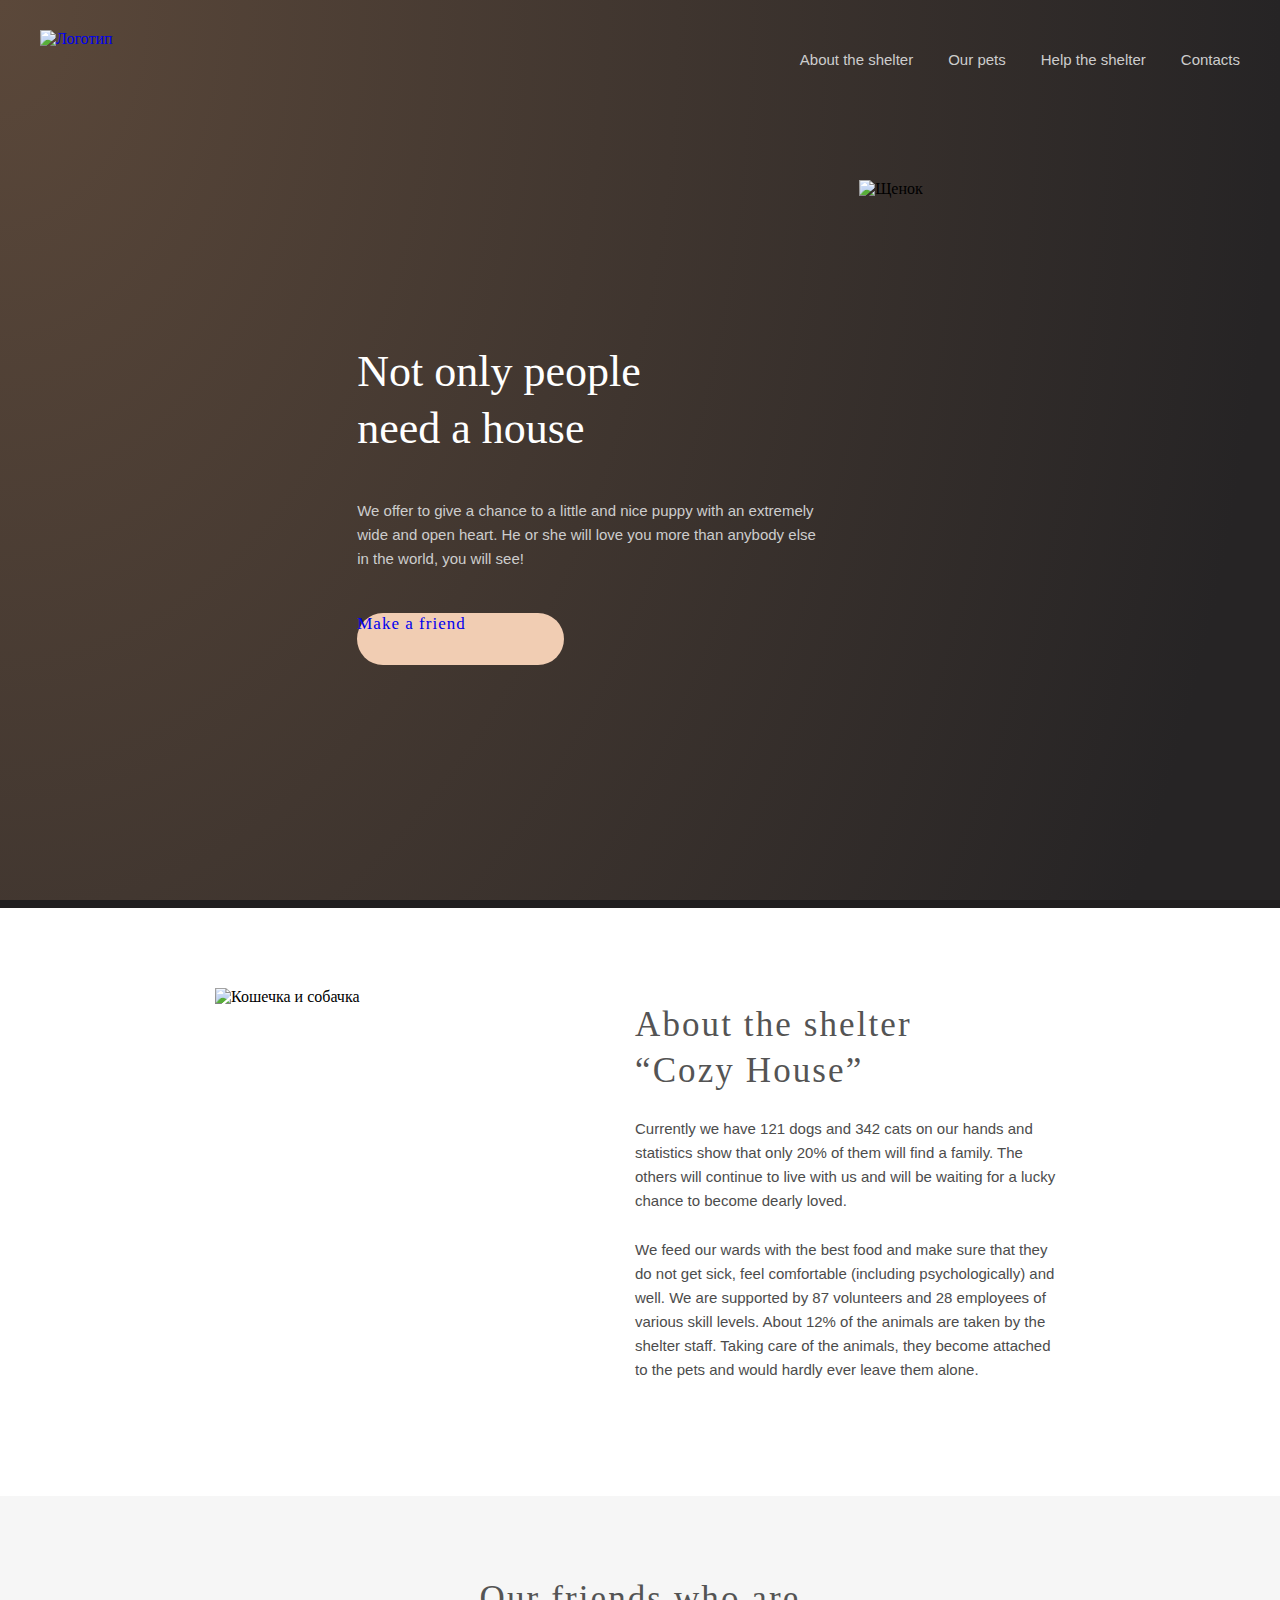
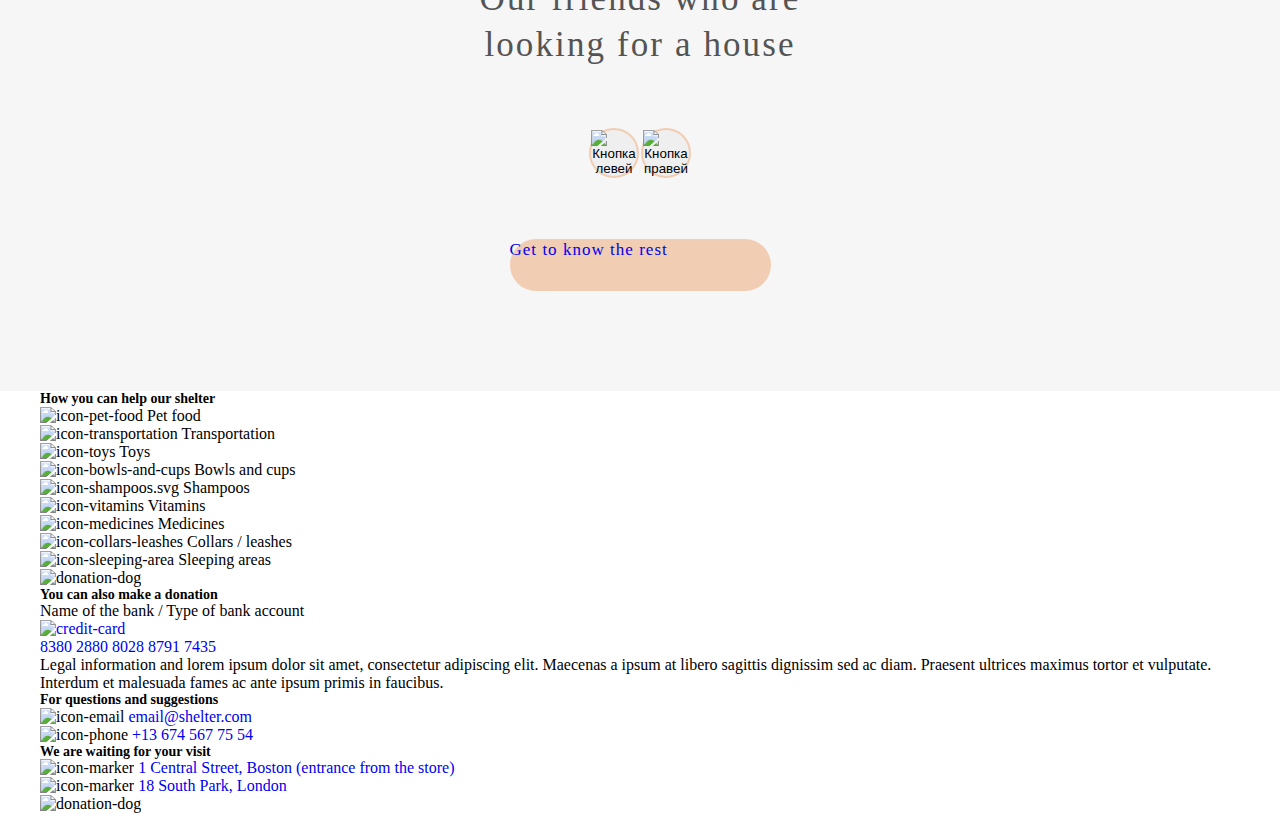
==== commit f7ce979a: "15 commit" ====
--- a/index.html
+++ b/index.html
@@ -6,11 +6,10 @@
     <meta http-equiv="X-UA-Compatible" content="IE=edge">
     <meta name="viewport" content="width=device-width, initial-scale=1.0">
     <link rel="stylesheet" href="style.css">
-    <link rel="stylesheet" type="text/css" href="style.css" />
     <title>Document</title>
 </head>
 
-<body onload="createElementsSlider()", onresize="createElementsSlider()">
+<body onload="createElementsSlider()" onresize="createElementsSlider()">
     <div class="wrapper">
         <header class="header">
             <div class="header__container _container">
@@ -30,23 +29,23 @@
                 <nav class="header__menu menu">
                     <ul class="menu__list">
                         <li class="menu__item">
-                            <a href="#!" class="menu__link">About the shelter</a>
-                        </li>
-                        <li class="menu__item">
-                            <a href="#!" class="menu__link">Our pets</a>
-                        </li>
-                        <li class="menu__item">
-                            <a href="#!" class="menu__link">Help the shelter</a>
-                        </li>
-                        <li class="menu__item">
-                            <a href="#!" class="menu__link">Contacts</a>
+                            <a href="./index.html" class="menu__link">About the shelter</a>
+                        </li>
+                        <li class="menu__item">
+                            <a href="./pets.html" class="menu__link">Our pets</a>
+                        </li>
+                        <li class="menu__item">
+                            <a href="#help" class="menu__link">Help the shelter</a>
+                        </li>
+                        <li class="menu__item">
+                            <a href="#footer" class="menu__link">Contacts</a>
                         </li>
                     </ul>
                 </nav>
             </div>
         </header>
         <main class="main">
-            <div class="screen__content">
+            <div id="not__only" class="screen__content">
                 <div class="not__only _container">
                     <div class="not__only__container">
                         <div class="not__only__content">
@@ -57,13 +56,15 @@
                                 He or she will love you more than anybody else in the
                                 world, you will see!
                             </div>
-                            <button class="button__start__content">Make a friend</button>
+                            <div class="button__start__content">
+                                <a href="#aur-friends">Make a friend</a>
+                            </div>
                         </div>
                         <img class="not__only__puppy" src="./svg/start-screen-puppy.svg" alt="Щенок">
                     </div>
                 </div>
             </div>
-            <div class="about__content">
+            <div id="about" class="about__content">
                 <div class="about _container">
                     <div class="about__content">
                         <img class="about__pets" src="./svg/about-pets.svg" alt="Кошечка и собачка">
@@ -88,7 +89,7 @@
                     </div>
                 </div>
             </div>
-            <div class="aur-friends__content">
+            <div id="aur-friends" class="aur-friends__content">
                 <div class="aur-friends _container">
                     <div id="pets_content" class="pets_content">
                         <h3 class="pets__title">Our friends who
@@ -101,285 +102,127 @@
                                 <img src="./svg/arrow-wrire.svg" alt="Кнопка правей">
                             </button>
                         </div>
-                        <button id="button_meet_the_rest" class="button_meet_the_rest">Get to know the rest</button>
-                    </div>
-                </div>
-            </div>
-
-            <div class="help"></div>
-            <div class="in_addition"></div>
+                        <div class="button_meet_the_rest">
+                            <a href="./pets.html">Get to know the rest</a>
+                        </div>
+                    </div>
+                </div>
+            </div>
+            <div id="help" class="help__content">
+                <div class="help _container">
+                    <div class="help_content">
+                        <h3 class="help__title">How you can help our shelter</h3>
+                        <ul class="list__help">
+                            <li class="item__help">
+                                <img class="img__help" src="./svg/icon-pet-food.svg" alt="icon-pet-food">
+                                Pet food
+                            </li>
+                            <li class="item__help">
+                                <img class="img__help" src="./svg/icon-transportation.svg" alt="icon-transportation">
+                                Transportation
+                            </li>
+                            <li class="item__help">
+                                <img class="img__help" src="./svg/icon-toys.svg" alt="icon-toys">
+                                Toys
+                            </li>
+                            <li class="item__help">
+                                <img class="img__help" src="./svg/icon-bowls-and-cups.svg" alt="icon-bowls-and-cups">
+                                Bowls and cups
+                            </li>
+                            <li class="item__help">
+                                <img class="img__help" src="./svg/icon-shampoos.svg" alt="icon-shampoos.svg">
+                                Shampoos
+                            </li>
+                            <li class="item__help">
+                                <img class="img__help" src="./svg/icon-vitamins.svg" alt="icon-vitamins">
+                                Vitamins
+                            </li>
+                            <li class="item__help">
+                                <img class="img__help" src="./svg/icon-medicines.svg" alt="icon-medicines">
+                                Medicines
+                            </li>
+                            <li class="item__help">
+                                <img class="img__help" src="./svg/icon-collars-leashes.svg" alt="icon-collars-leashes">
+                                Collars / leashes
+                            </li>
+                            <li class="item__help">
+                                <img class="img__help" src="./svg/icon-sleeping-area.svg" alt="icon-sleeping-area">
+                                Sleeping areas
+                            </li>
+                        </ul>
+                    </div>
+                </div>
+            </div>
+            <div id="in-addition" class="in_addition__content">
+                <div class="in_addition _container">
+                    <img class="img__donation" src="./svg/donation-dog.svg" alt="donation-dog">
+                    <div class="donation__content">
+                        <div>
+                            <h3 class="donation__title">You can also make a donation</h3>
+                        </div>
+                        <div>
+                            <h5 class="donation__subtitle">Name of the bank / Type of bank account</h5>
+                        </div>
+                        <div class="donation__card">
+                            <a href="#!">
+                                <div class="card__content">
+                                    <img class="img__donation__card" src="./svg/credit-card.svg" alt="credit-card">
+                                    <h4 class="card__number">8380 2880 8028 8791 7435</h4>
+                                </div>
+                            </a>
+                        </div>
+                        <div class="donation__text">
+                            Legal information and lorem ipsum dolor sit amet, consectetur adipiscing elit. Maecenas a
+                            ipsum at libero sagittis dignissim sed ac diam. Praesent ultrices maximus tortor et
+                            vulputate. Interdum et malesuada fames ac ante ipsum primis in faucibus.
+                        </div>
+                    </div>
+                </div>
+            </div>
         </main>
-        <footer class="footer"></footer>
-
+        <footer id="footer" class="footer">
+            <div class="footer__container _container">
+                <div class="footer__content">
+                    <div class="contacts">
+                        <div class="footer__contacts">
+                            <h3 class="contacts__title">
+                                For questions and suggestions
+                            </h3>
+                            <div class="contacts__mail">
+                                <img class="img__contacts__mail" src="./svg/icon-email.svg" alt="icon-email">
+                                <a href="https://www.google.com/intl/ru/gmail/about/"
+                                    target="_blank">email@shelter.com</a>
+                            </div>
+                            <div class="contacts__phone">
+                                <img class="img__contacts__phone" src="./svg/icon-phone.svg" alt="icon-phone">
+                                <a href="tel:+136745677554">+13 674 567 75 54</a>
+                            </div>
+                        </div>
+                    </div>
+                    <div class="locations">
+                        <div class="footer__locations">
+                            <h3 class="locations__title">
+                                We are waiting for your visit
+                            </h3>
+                            <div class="locations__boston">
+                                <img class="img__locations__marker" src="./svg/icon-marker.svg" alt="icon-marker">
+                                <a href="https://www.google.com/maps/place/1+Central+St,+Boston,+MA+02109,+%D0%A1%D0%A8%D0%90/@42.3585558,-71.056915,17z/data=!3m1!4b1!4m5!3m4!1s0x89e370868bc2ce7b:0x82fa7db94f5fea9e!8m2!3d42.3585519!4d-71.0547263"
+                                    target="_blank">1 Central Street, Boston (entrance from the store)</a>
+                            </div>
+                            <div class="locations__london">
+                                <img class="img__locations__marker" src="./svg/icon-marker.svg" alt="icon-marker">
+                                <a href="https://www.google.com/maps/place/South+Park+Court,+18+S+Park+Rd,+London+SW19+8TD,+%D0%92%D0%B5%D0%BB%D0%B8%D0%BA%D0%BE%D0%B1%D1%80%D0%B8%D1%82%D0%B0%D0%BD%D0%B8%D1%8F/@51.4202718,-0.2023686,17z/data=!3m1!4b1!4m6!3m5!1s0x487608baa7401b31:0x18e66d9fcd2f7d77!8m2!3d51.4202685!4d-0.2001799!16s%2Fg%2F1wtbtc88"
+                                    target="_blank">18 South Park, London</a>
+                            </div>
+                        </div>
+                    </div>
+                    <img class="footer__puppy" src="./svg/footer-puppy.svg" alt="donation-dog">
+                </div>
+            </div>
+        </footer>
     </div>
+    <script src="main.js"></script>
 </body>
 
-<script>
-    let menuBtn = document.querySelector('.header__menu-btn')
-    let menuBtn1 = document.querySelector('.header__menu-btn1')
-    let menu = document.querySelector('.menu')
-    menuBtn.addEventListener('click', function () {
-        menuBtn1.classList.toggle('active');
-        menuBtn.classList.toggle('active');
-        menu.classList.toggle('active');
-    })
-    menuBtn1.addEventListener('click', function () {
-        menuBtn1.classList.toggle('active');
-        menuBtn.classList.toggle('active');
-        menu.classList.toggle('active');
-    })
-</script>
-
-
-<script>
-
-    function createElementsSlider() {
-        function thisWindowWidth() {
-            let a = window.screen.availWidth;
-            let b = window.innerWidth;
-            if (a > b) {
-                return b;
-            }
-            else if (a <= b) {
-                return a;
-            }
-        }
-
-        function thisCardClass() {
-            if (thisWindowWidth() > 768) {
-                return 'card'
-            }
-            else if (thisWindowWidth() < 768 && thisWindowWidth() > 425) {
-                return 'card_768'
-            }
-            else if (thisWindowWidth() < 425) {
-                return 'card_mobil'
-            }
-        }
-
-
-        function getMasLength() {
-            let b = thisWindowWidth();
-            if (b > 768) {
-                return 3
-            }
-            else if (b <= 768 && b > 425) {
-                return 2
-            }
-            else if (b <= 425) {
-                return 1
-            }
-
-        }
-        let mas = [
-            { name: 'Katrine', src: './svg/pets-katrine.svg', id: '1' },
-            { name: 'Woody', src: './svg/pets-woody.svg', id: '2' },
-            { name: 'Jennifer', src: './svg/pets-jennifer.svg', id: '3' },
-            { name: 'Jek', src: './svg/pets-jek.svg', id: '4' }
-        ]
-        let mas1 = []
-        let a = 0;
-        let b = getMasLength();
-
-        let buttonDn = document.getElementById('buttonLeft');
-        let buttonUp = document.getElementById('buttonWrite');
-        let sliderContent = document.querySelector('#slider');
-        for (int of sliderContent.children) {
-            if (int.id == 'card_pets') {
-                card_pets.remove();
-            }
-        }
-        for (int of sliderContent.children) {
-            if (int.id == 'card_pets1') {
-                card_pets1.remove();
-            }
-        }
-
-
-        let cardPets = document.createElement('div');
-        cardPets.className = 'card_pets';
-        cardPets.id = 'card_pets';
-        let cardPets1 = document.createElement('div');
-        cardPets1.className = 'card_pets1';
-        cardPets1.id = 'card_pets1';
-
-        if (getMasLength() == 3 || getMasLength() == 2) {
-            sliderContent.appendChild(buttonDn);
-            sliderContent.appendChild(buttonUp);
-            sliderContent.insertBefore(cardPets, sliderContent.lastElementChild);
-            buttonDn.addEventListener('click', indexMines);
-            buttonUp.addEventListener('click', indexPlus);
-        }
-        else if (getMasLength() == 1) {
-            sliderContent.appendChild(cardPets);
-            sliderContent.appendChild(cardPets1);
-            for (int of sliderContent.children) {
-                if (int.id == 'buttonLeft' || int.id == 'buttonWrite') {
-                    if (int.id == 'buttonLeft') {
-                        buttonLeft.remove();
-                    }
-                    else if (int.id == 'buttonWrite') {
-                        buttonWrite.remove();
-                    }
-
-                }
-            }
-
-            cardPets1.appendChild(buttonDn);
-            cardPets1.appendChild(buttonUp);
-            buttonDn.addEventListener('click', indexMines);
-            buttonUp.addEventListener('click', indexPlus);
-
-
-        }
-
-        buttonDn.addEventListener('click', indexMines);
-        buttonUp.addEventListener('click', indexPlus);
-
-        function init() {
-            let i = 0;
-            for (a; a < getMasLength();) {
-                if (mas1.length < getMasLength()) {
-                    mas1.push(mas[a]);
-                    for (i; i < mas1.length;) {
-                        inputElement(a, i)
-                        a++;
-                        i++;
-                    }
-                }
-                else if (mas1.length >= getMasLength()) {
-                    for (i; i < mas1.length;) {
-                        inputElement(a, i)
-                        a++;
-                        i++;
-                    }
-                    break;
-                }
-            }
-
-        }
-
-        init()
-
-        function inputElement(a, i) {
-            let div = document.createElement('div');
-            div.className = 'card';
-            div.id = mas1[a].name;
-            cardPets.appendChild(div);
-
-            let img = document.createElement('img');
-            img.className = 'pets_img';
-            img.src = String(mas1[a].src);
-            img.alt = String(mas1[a].name);
-            cardPets.children[i].appendChild(img);
-
-            let pPets = document.createElement('p');
-            pPets.className = 'pets_card_title';
-            pPets.textContent = String(mas1[a].name);
-            cardPets.children[i].appendChild(pPets);
-
-            let buttonPets = document.createElement('button');
-            buttonPets.className = 'button_primary';
-            buttonPets.textContent = 'Learn more';
-            cardPets.children[i].appendChild(buttonPets);
-            return a, i;
-        }
-
-        function indexMines() {
-
-            a = 0;
-            b = getMasLength();
-            while (cardPets.firstChild) {
-                cardPets.removeChild(cardPets.firstChild);
-            }
-            for (a; a < b; a++) {
-                let j = mas1[mas1.length - 1]
-                if (mas1.length === 1) {
-                    for (let y = 0; y < mas.length; y++) {
-                        if (mas1[0] == mas[y]) {
-                            if (mas[y - 1] == undefined) {
-                                mas1.pop();
-                                mas1.splice(0, 0, mas[mas.length - 1])
-                                init()
-                                return
-                            }
-                        }
-                    }
-                    for (let i = 0; i < mas.length; i++) {
-                        if (mas1[0] == mas[i]) {
-                            mas1.pop();
-                            mas1.splice(0, 0, mas[i - 1])
-                            init()
-                            return
-                        }
-                    }
-                }
-                else if (mas1.length > 1) {
-                    mas1.pop();
-                    for (let y = 0; y < mas.length; y++) {
-                        if (mas1[0] == mas[y]) {
-                            if (mas[y - 1] == undefined) {
-                                mas1.splice(0, 0, mas[mas.length - 1])
-                                init()
-                                return
-                            }
-                        }
-                    }
-                    for (let i = 0; i < mas.length; i++) {
-                        if (mas1[0] == mas[i]) {
-                            mas1.splice(0, 0, mas[i - 1])
-                            init()
-                            return
-                        }
-                    }
-                }
-
-            }
-        }
-
-        function indexPlus() {
-
-            a = 0;
-            b = getMasLength();
-            while (cardPets.firstChild) {
-                cardPets.removeChild(cardPets.firstChild);
-            }
-            for (a; a < b; a++) {
-                if (mas1.length === 1) {
-
-                    for (let i = 0; i < mas.length; i++) {
-                        if (mas1[mas1.length - 1] == mas[i]) {
-                            if (mas[i + 1] == undefined) {
-                                mas1.shift();
-                                mas1.splice(mas1.length, 0, mas[0])
-                                init()
-                                return
-                            }
-                            mas1.shift();
-                            mas1.splice(mas1.length, 0, mas[i + 1])
-                            init()
-                            return
-                        }
-                    }
-                }
-                else if (mas1.length > 1) {
-                    mas1.shift();
-                    for (let i = 0; i < mas.length; i++) {
-                        if (mas1[mas1.length - 1] == mas[i]) {
-                            if (mas[i + 1] == undefined) {
-                                mas1.splice(mas1.length, 0, mas[0])
-                                init()
-                                return
-                            }
-                            mas1.splice(mas1.length, 0, mas[i + 1])
-                            init()
-                            return
-                        }
-                    }
-                }
-            }
-        }
-    }
-</script>
 
 </html>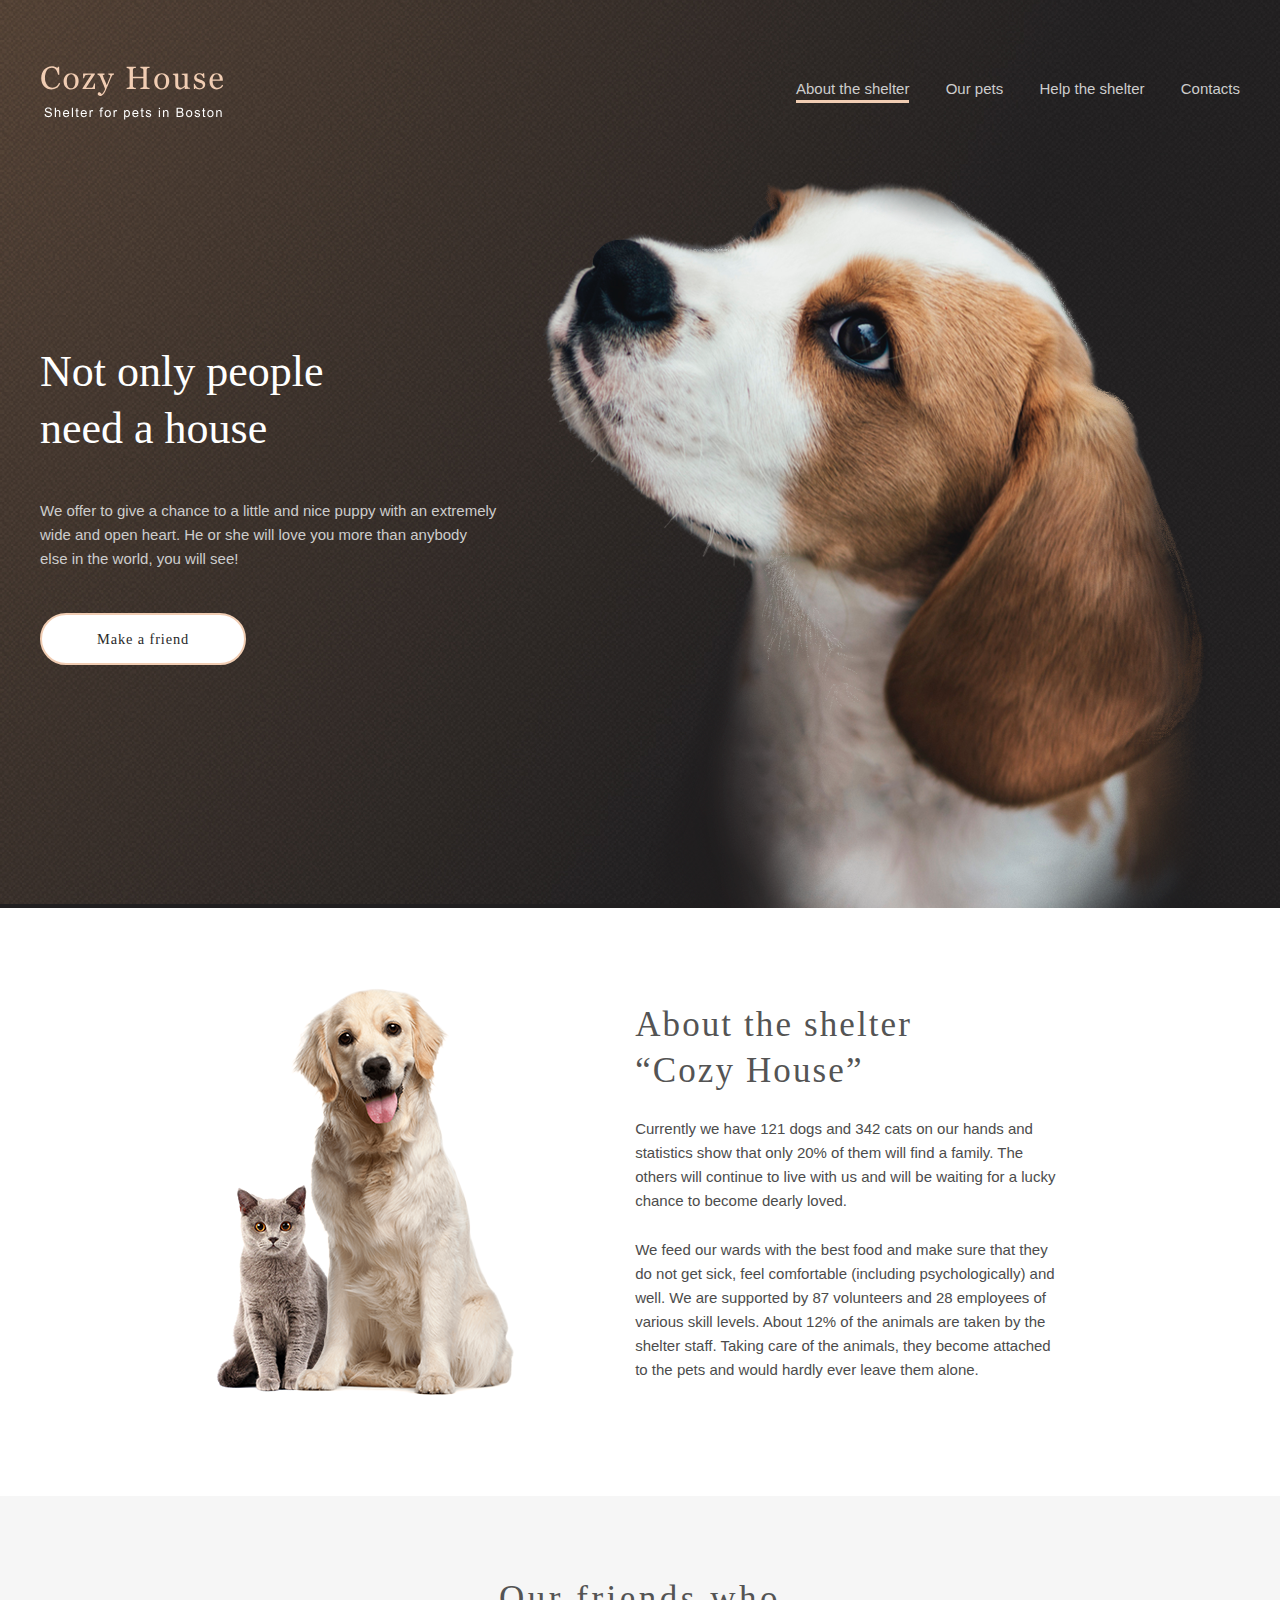
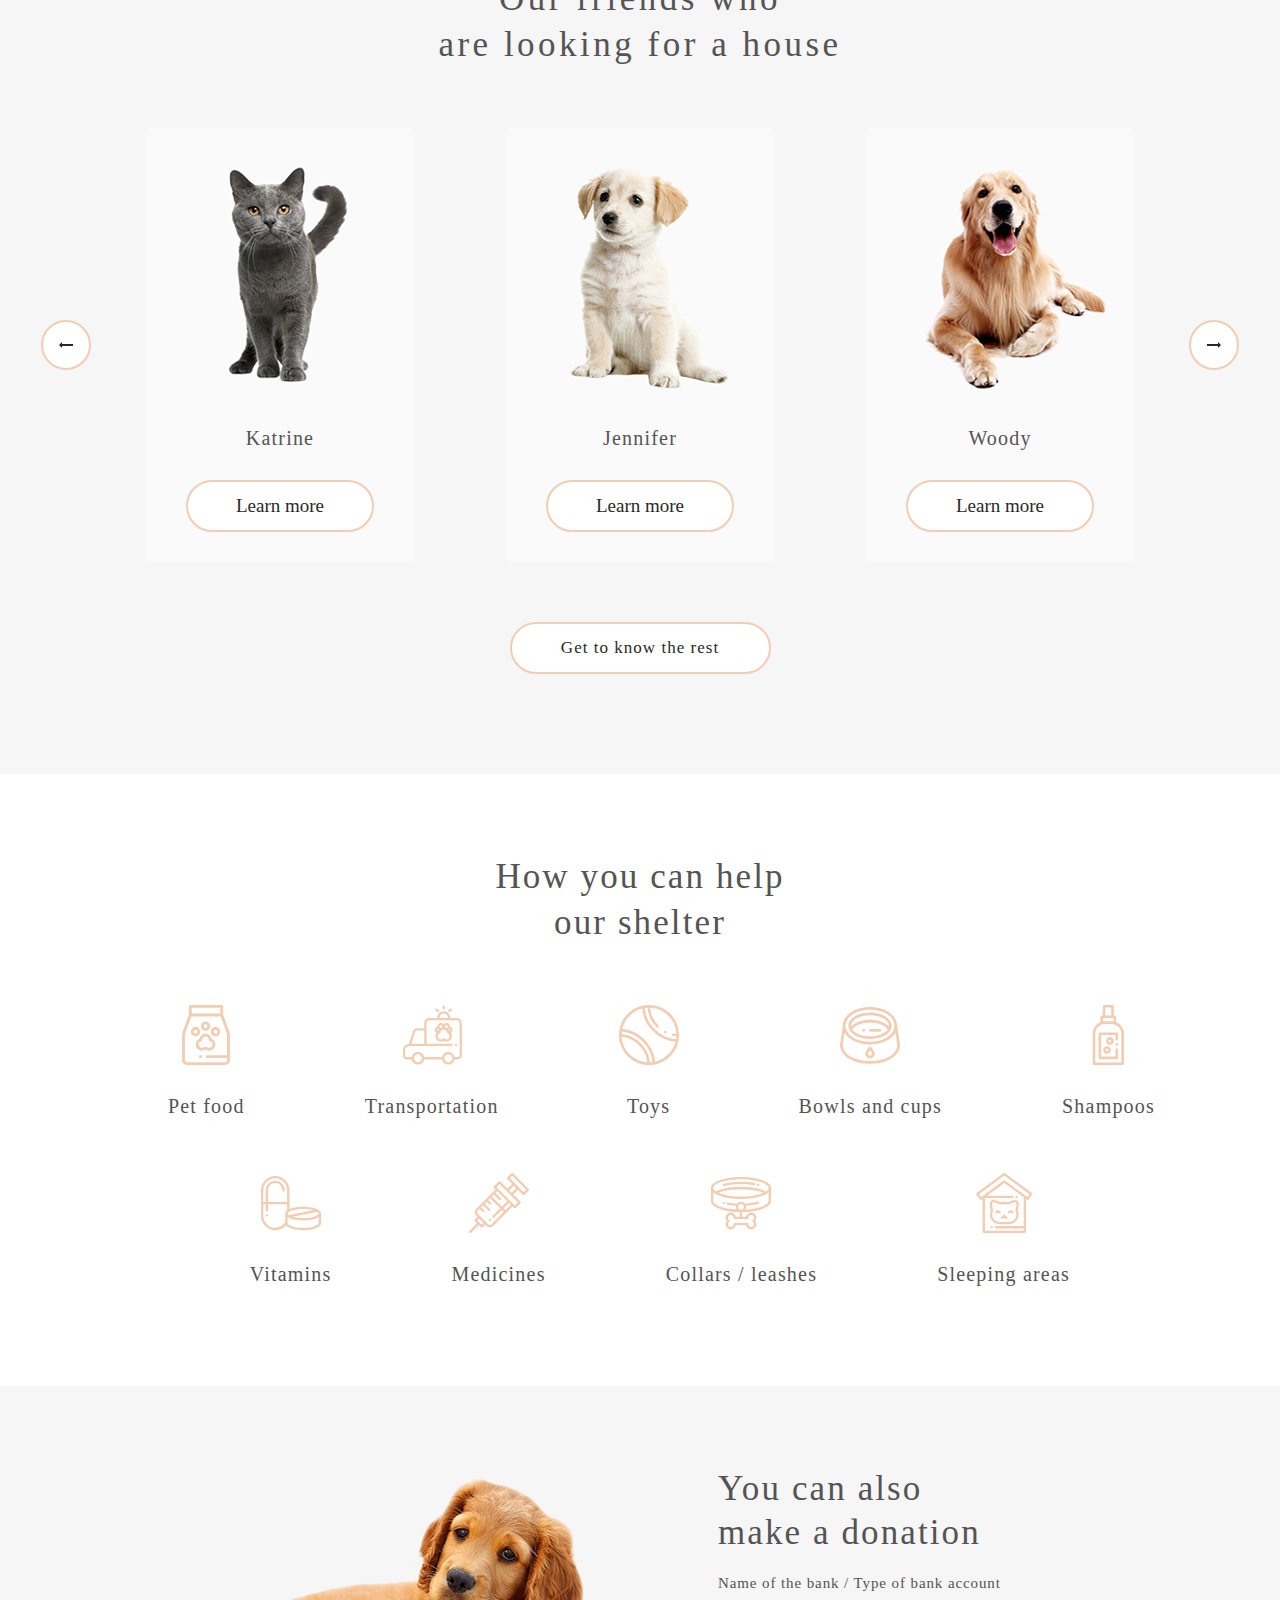
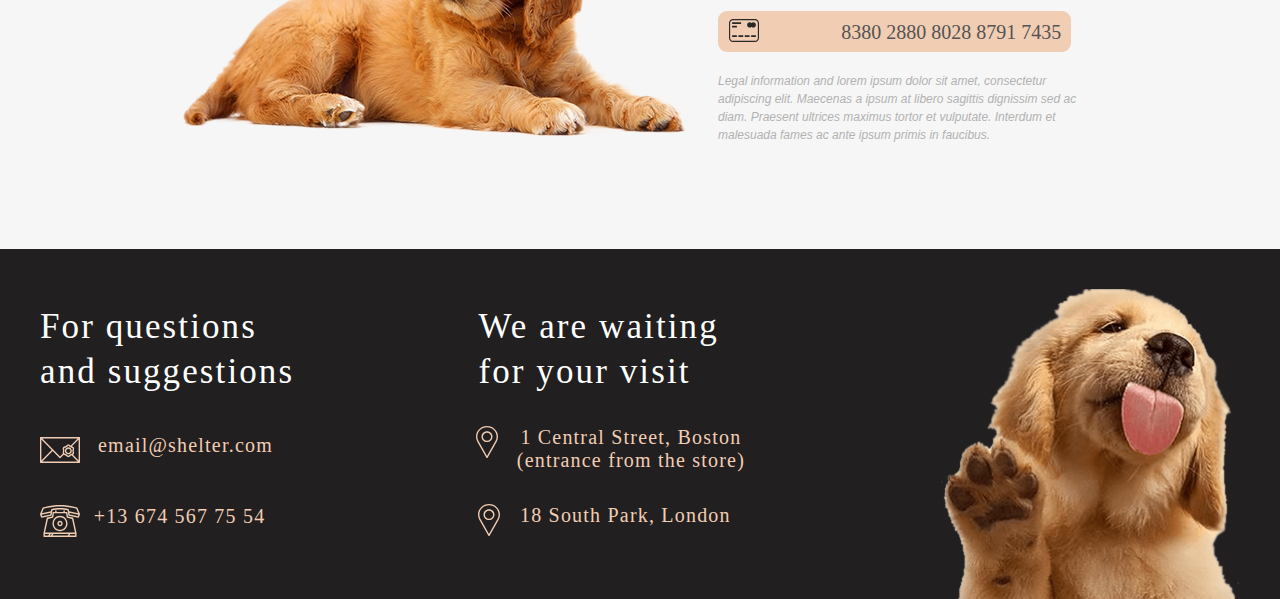
==== commit b4d2b5b7: "17 commit" ====
--- a/index.html
+++ b/index.html
@@ -5,8 +5,9 @@
     <meta charset="UTF-8">
     <meta http-equiv="X-UA-Compatible" content="IE=edge">
     <meta name="viewport" content="width=device-width, initial-scale=1.0">
-    <link rel="stylesheet" href="style.css">
-    <title>Document</title>
+    <link rel="stylesheet" href="./shelter/style.css">
+    <link rel="stylesheet" href="style1.css">
+    <title>Shelter</title>
 </head>
 
 <body onload="createElementsSlider()" onresize="createElementsSlider()">
@@ -14,7 +15,7 @@
         <header class="header">
             <div class="header__container _container">
                 <a href="./index.html" class="header__logo">
-                    <img src="./svg/logo.svg" alt="Логотип">
+                    <img src="./shelter/svg/logo.svg" alt="Логотип">
                 </a>
                 <div class="header__menu-btn">
                     <span></span>
@@ -32,7 +33,7 @@
                             <a href="./index.html" class="menu__link">About the shelter</a>
                         </li>
                         <li class="menu__item">
-                            <a href="./pets.html" class="menu__link">Our pets</a>
+                            <a href="./shelter/pets.html" class="menu__link">Our pets</a>
                         </li>
                         <li class="menu__item">
                             <a href="#help" class="menu__link">Help the shelter</a>
@@ -60,14 +61,14 @@
                                 <a href="#aur-friends">Make a friend</a>
                             </div>
                         </div>
-                        <img class="not__only__puppy" src="./svg/start-screen-puppy.svg" alt="Щенок">
+                        <img class="not__only__puppy" src="./shelter/svg/start-screen-puppy.svg" alt="Щенок">
                     </div>
                 </div>
             </div>
             <div id="about" class="about__content">
                 <div class="about _container">
                     <div class="about__content">
-                        <img class="about__pets" src="./svg/about-pets.svg" alt="Кошечка и собачка">
+                        <img class="about__pets" src="./shelter/svg/about-pets.svg" alt="Кошечка и собачка">
                         <div class="about__pets__content">
                             <h3 class="about__title">About the shelter “Cozy
                                 House”</h3>
@@ -92,18 +93,18 @@
             <div id="aur-friends" class="aur-friends__content">
                 <div class="aur-friends _container">
                     <div id="pets_content" class="pets_content">
-                        <h3 class="pets__title">Our friends who
+                        <h3 class="pets__title">Our friends who<br>
                             are looking for a house</h3>
                         <div id="slider" class="slider">
                             <button id="buttonLeft" class="button_pets">
-                                <img src="./svg/arrow-left.svg" alt="Кнопка левей">
+                                <img src="./shelter/svg/arrow-left.svg" alt="Кнопка левей">
                             </button>
                             <button id="buttonWrite" class="button_pets">
-                                <img src="./svg/arrow-wrire.svg" alt="Кнопка правей">
+                                <img src="./shelter/svg/arrow-wrire.svg" alt="Кнопка правей">
                             </button>
                         </div>
                         <div class="button_meet_the_rest">
-                            <a href="./pets.html">Get to know the rest</a>
+                            <a href="./shelter/pets.html">Get to know the rest</a>
                         </div>
                     </div>
                 </div>
@@ -111,64 +112,69 @@
             <div id="help" class="help__content">
                 <div class="help _container">
                     <div class="help_content">
-                        <h3 class="help__title">How you can help our shelter</h3>
+                        <h3 class="help__title">How you can help<br>our shelter</h3>
                         <ul class="list__help">
                             <li class="item__help">
-                                <img class="img__help" src="./svg/icon-pet-food.svg" alt="icon-pet-food">
+                                <img class="img__help" src="./shelter/svg/icon-pet-food.svg" alt="icon-pet-food">
                                 Pet food
                             </li>
                             <li class="item__help">
-                                <img class="img__help" src="./svg/icon-transportation.svg" alt="icon-transportation">
+                                <img class="img__help" src="./shelter/svg/icon-transportation.svg"
+                                    alt="icon-transportation">
                                 Transportation
                             </li>
                             <li class="item__help">
-                                <img class="img__help" src="./svg/icon-toys.svg" alt="icon-toys">
+                                <img class="img__help" src="./shelter/svg/icon-toys.svg" alt="icon-toys">
                                 Toys
                             </li>
                             <li class="item__help">
-                                <img class="img__help" src="./svg/icon-bowls-and-cups.svg" alt="icon-bowls-and-cups">
+                                <img class="img__help" src="./shelter/svg/icon-bowls-and-cups.svg"
+                                    alt="icon-bowls-and-cups">
                                 Bowls and cups
                             </li>
                             <li class="item__help">
-                                <img class="img__help" src="./svg/icon-shampoos.svg" alt="icon-shampoos.svg">
+                                <img class="img__help" src="./shelter/svg/icon-shampoos.svg" alt="icon-shampoos.svg">
                                 Shampoos
                             </li>
                             <li class="item__help">
-                                <img class="img__help" src="./svg/icon-vitamins.svg" alt="icon-vitamins">
+                                <img class="img__help" src="./shelter/svg/icon-vitamins.svg" alt="icon-vitamins">
                                 Vitamins
                             </li>
-                            <li class="item__help">
-                                <img class="img__help" src="./svg/icon-medicines.svg" alt="icon-medicines">
+
+                            <li class="item__help">
+                                <img class="img__help" src="./shelter/svg/icon-medicines.svg" alt="icon-medicines">
                                 Medicines
                             </li>
                             <li class="item__help">
-                                <img class="img__help" src="./svg/icon-collars-leashes.svg" alt="icon-collars-leashes">
+                                <img class="img__help" src="./shelter/svg/icon-collars-leashes.svg"
+                                    alt="icon-collars-leashes">
                                 Collars / leashes
                             </li>
-                            <li class="item__help">
-                                <img class="img__help" src="./svg/icon-sleeping-area.svg" alt="icon-sleeping-area">
+
+                            <li class="item__help">
+                                <img class="img__help" src="./shelter/svg/icon-sleeping-area.svg"
+                                    alt="icon-sleeping-area">
                                 Sleeping areas
                             </li>
+
                         </ul>
                     </div>
                 </div>
             </div>
             <div id="in-addition" class="in_addition__content">
                 <div class="in_addition _container">
-                    <img class="img__donation" src="./svg/donation-dog.svg" alt="donation-dog">
+                    <img class="img__donation" src="./shelter/svg/donation-dog.svg" alt="donation-dog">
                     <div class="donation__content">
                         <div>
-                            <h3 class="donation__title">You can also make a donation</h3>
+                            <h3 class="donation__title">You can also<br>make a donation</h3>
                         </div>
                         <div>
                             <h5 class="donation__subtitle">Name of the bank / Type of bank account</h5>
                         </div>
                         <div class="donation__card">
-                            <a href="#!">
-                                <div class="card__content">
-                                    <img class="img__donation__card" src="./svg/credit-card.svg" alt="credit-card">
-                                    <h4 class="card__number">8380 2880 8028 8791 7435</h4>
-                                </div>
+                            <img class="img__donation__card" src="./shelter/svg/credit-card.svg" alt="credit-card">
+                            <a class="card__number" href="#!">
+                                8380 2880 8028 8791 7435
                             </a>
                         </div>
                         <div class="donation__text">
@@ -186,15 +192,15 @@
                     <div class="contacts">
                         <div class="footer__contacts">
                             <h3 class="contacts__title">
-                                For questions and suggestions
+                                For questions<br>and suggestions
                             </h3>
                             <div class="contacts__mail">
-                                <img class="img__contacts__mail" src="./svg/icon-email.svg" alt="icon-email">
+                                <img class="img__contacts__mail" src="./shelter/svg/icon-email.svg" alt="icon-email">
                                 <a href="https://www.google.com/intl/ru/gmail/about/"
                                     target="_blank">email@shelter.com</a>
                             </div>
                             <div class="contacts__phone">
-                                <img class="img__contacts__phone" src="./svg/icon-phone.svg" alt="icon-phone">
+                                <img class="img__contacts__phone" src="./shelter/svg/icon-phone.svg" alt="icon-phone">
                                 <a href="tel:+136745677554">+13 674 567 75 54</a>
                             </div>
                         </div>
@@ -205,23 +211,25 @@
                                 We are waiting for your visit
                             </h3>
                             <div class="locations__boston">
-                                <img class="img__locations__marker" src="./svg/icon-marker.svg" alt="icon-marker">
+                                <img class="img__locations__marker" src="./shelter/svg/icon-marker.svg"
+                                    alt="icon-marker">
                                 <a href="https://www.google.com/maps/place/1+Central+St,+Boston,+MA+02109,+%D0%A1%D0%A8%D0%90/@42.3585558,-71.056915,17z/data=!3m1!4b1!4m5!3m4!1s0x89e370868bc2ce7b:0x82fa7db94f5fea9e!8m2!3d42.3585519!4d-71.0547263"
-                                    target="_blank">1 Central Street, Boston (entrance from the store)</a>
+                                    target="_blank">1 Central Street, Boston <br>(entrance from the store)</a>
                             </div>
                             <div class="locations__london">
-                                <img class="img__locations__marker" src="./svg/icon-marker.svg" alt="icon-marker">
+                                <img class="img__locations__marker" src="./shelter/svg/icon-marker.svg"
+                                    alt="icon-marker">
                                 <a href="https://www.google.com/maps/place/South+Park+Court,+18+S+Park+Rd,+London+SW19+8TD,+%D0%92%D0%B5%D0%BB%D0%B8%D0%BA%D0%BE%D0%B1%D1%80%D0%B8%D1%82%D0%B0%D0%BD%D0%B8%D1%8F/@51.4202718,-0.2023686,17z/data=!3m1!4b1!4m6!3m5!1s0x487608baa7401b31:0x18e66d9fcd2f7d77!8m2!3d51.4202685!4d-0.2001799!16s%2Fg%2F1wtbtc88"
                                     target="_blank">18 South Park, London</a>
                             </div>
                         </div>
                     </div>
-                    <img class="footer__puppy" src="./svg/footer-puppy.svg" alt="donation-dog">
+                    <img class="footer__puppy" src="./shelter/svg/footer-puppy.svg" alt="donation-dog">
                 </div>
             </div>
         </footer>
     </div>
-    <script src="main.js"></script>
+    <script src="./shelter/main.js"></script>
 </body>
 
 
--- a/shelter/style.css
+++ b/shelter/style.css
@@ -0,0 +1,1064 @@
+/* Reset and base styles  */
+*,
+*::before,
+*::after {
+    padding: 0px;
+    margin: 0px;
+    border: none;
+    box-sizing: border-box;
+    scroll-behavior: smooth;
+}
+
+/* Links */
+
+a,
+a:link,
+a:visited {
+    width: 100%;
+    text-decoration: none;
+}
+
+a:hover {
+    text-decoration: none;
+}
+
+/* Common */
+
+aside,
+nav,
+footer,
+header,
+section,
+main {
+    display: block;
+}
+
+h1,
+h2,
+h3,
+h4,
+h5,
+h6,
+p {
+    font-size: inherit;
+    font-weight: inherit;
+}
+
+ul,
+ol,
+li {
+    list-style: none;
+}
+
+img {
+    vertical-align: top;
+}
+
+/*---------Шрифты---------*/
+
+h1 {
+    font-family: Georgia, Times, "Times New Roman", serif;
+    font-size: 24px;
+    font-style: normal;
+    font-variant: normal;
+    font-weight: 700;
+    line-height: 26.4px;
+}
+
+h3 {
+    font-family: Georgia, Times, "Times New Roman", serif;
+    font-size: 14px;
+    font-style: normal;
+    font-variant: normal;
+    font-weight: 700;
+    line-height: 15.4px;
+}
+
+p {
+    font-family: Georgia, Times, "Times New Roman", serif;
+    font-size: 14px;
+    font-style: normal;
+    font-variant: normal;
+    font-weight: 400;
+    line-height: 20px;
+}
+
+blockquote {
+    font-family: Georgia, Times, "Times New Roman", serif;
+    font-size: 21px;
+    font-style: normal;
+    font-variant: normal;
+    font-weight: 400;
+    line-height: 30px;
+}
+
+pre {
+    font-family: Georgia, Times, "Times New Roman", serif;
+    font-size: 13px;
+    font-style: normal;
+    font-variant: normal;
+    font-weight: 400;
+    line-height: 18.5714px;
+}
+
+/*styles  */
+.wrapper {
+    min-height: 100%;
+    overflow: hidden;
+    scroll-behavior: smooth;
+}
+
+._container {
+    max-width: 1200px;
+    margin: 0px auto;
+    padding: 0px 40px;
+    box-sizing: content-box;
+}
+
+/*---------header-----------------*/
+.header {
+    position: absolute;
+    width: 100%;
+    left: 0;
+    right: 0;
+    top: 60px;
+    z-index: 50;
+}
+
+.header__sec {
+    position: absolute;
+    width: 100%;
+    left: 0;
+    right: 0;
+    top: 30px;
+    z-index: 50;
+}
+
+.header__container {
+    position: relative;
+    display: flex;
+    min-height: 60px;
+    align-items: center;
+    justify-content: space-between;
+}
+
+.header__logo {
+    width: 184px;
+    height: 60px;
+}
+
+.menu {
+    z-index: 1;
+    position: absolute;
+    right: 40px;
+    top: 17px;
+}
+
+.menu__list {
+    width: 444px;
+    display: flex;
+    flex-wrap: wrap;
+    justify-content: space-between;
+}
+
+.menu__list a:hover {
+    color: #FAFAFA;
+}
+
+/*
+.menu__item:not(:last-child) {
+    margin: 0px 35px 0px 0px;
+}
+*/
+.menu__link {
+    padding-bottom: 3px;
+    font-family: 'Arial';
+    font-style: normal;
+    font-weight: 400;
+    font-size: 15px;
+    line-height: 160%;
+    color: #CDCDCD;
+}
+
+.header__menu-btn {
+    width: 30px;
+    height: 22px;
+    position: absolute;
+    left: auto;
+    right: 53px;
+    z-index: 0;
+    content-visibility: hidden;
+}
+
+.header__menu-btn span {
+    border-radius: 2px;
+    width: 30px;
+    position: absolute;
+    top: 50%;
+    left: 50%;
+    transform: translate(-50%, -50%);
+    border: 1px solid #F1CDB3;
+    transition: all 0.5s;
+}
+
+.header__menu-btn span:nth-of-type(2) {
+    top: calc(50% - 9px);
+}
+
+.header__menu-btn span:nth-of-type(3) {
+    top: calc(50% + 8.5px);
+}
+
+.header__menu-btn1 {
+    width: 30px;
+    height: 22px;
+    position: absolute;
+    left: auto;
+    right: 68px;
+    z-index: 0;
+    content-visibility: hidden;
+}
+
+.header__menu-btn1 span {
+    border-radius: 2px;
+    width: 30px;
+    position: absolute;
+    top: 50%;
+    left: 50%;
+    transform: translate(-50%, -50%);
+    border: 1px solid #F1CDB3;
+    transition: all 0.5s;
+    transform: rotate(90deg);
+}
+
+.header__menu-btn1 span:nth-of-type(2) {
+    left: calc(50% - 9px);
+}
+
+.header__menu-btn1 span:nth-of-type(3) {
+    left: calc(50% + 8.5px);
+}
+
+/*-------------header__pets----------*/
+.header__pets__menu-btn {
+    width: 30px;
+    height: 22px;
+    position: absolute;
+    left: auto;
+    right: 53px;
+    z-index: 0;
+    content-visibility: hidden;
+}
+
+.header__pets__menu-btn span {
+    border-radius: 2px;
+    width: 30px;
+    position: absolute;
+    top: 50%;
+    left: 50%;
+    transform: translate(-50%, -50%);
+    border: 1.5px solid #000000;
+    transition: all 0.5s;
+}
+
+.header__pets__menu-btn span:nth-of-type(2) {
+    top: calc(50% - 9px);
+}
+
+.header__pets__menu-btn span:nth-of-type(3) {
+    top: calc(50% + 8.5px);
+}
+
+.header__pets__menu-btn1 {
+    width: 30px;
+    height: 22px;
+    position: absolute;
+    left: auto;
+    right: 68px;
+    z-index: 0;
+    content-visibility: hidden;
+}
+
+.header__pets__menu-btn1 span {
+    border-radius: 2px;
+    width: 30px;
+    position: absolute;
+    top: 50%;
+    left: 50%;
+    transform: translate(-50%, -50%);
+    border: 1.5px solid #707070;
+    transition: all 0.5s;
+    transform: rotate(90deg);
+}
+
+.header__pets__menu-btn1 span:nth-of-type(2) {
+    left: calc(50% - 9px);
+}
+
+.header__pets__menu-btn1 span:nth-of-type(3) {
+    left: calc(50% + 8.5px);
+}
+
+.menu__link__pets {
+    font-family: 'Arial';
+    font-style: normal;
+    font-weight: 400;
+    font-size: 15px;
+    line-height: 160%;
+    color: #707070;
+}
+
+.menu__list__pets {
+    display: flex;
+    flex-wrap: wrap;
+    width: 444px;
+    justify-content: space-between;
+}
+
+.menu__list__pets a:hover {
+    color: rgba(41, 41, 41, 1);
+}
+
+/*-----------main--------------*/
+.main {
+    flex: 1 1 auto;
+}
+
+/*-----------not-only-----------------*/
+.screen__content {
+    display: flex;
+    background: url(./img/start-screen-gradient-background.jpg), radial-gradient(100% 215.42% at 0% 0%, #5B483A 0%, #262425 100%)
+        /* warning: gradient uses a rotation that is not supported by CSS and may not behave as expected */
+        , #211F20;
+    background-repeat: no-repeat;
+    background-position: center center;
+    background-attachment: fixed;
+    background-size: cover;
+    align-items: center;
+    justify-content: space-between;
+}
+
+.not__only {
+    display: flex;
+}
+
+.not__only__container {
+    display: flex;
+    margin: 180px 0px 0px 0px;
+    width: 100%;
+}
+
+.not__only__container>* :not(:last-child) {
+    margin: 0px 0px 9.13% 0px;
+}
+
+.not__only__content {
+    margin: 13.6% 0px auto 0px;
+    width: 100%;
+}
+
+.not__only__title {
+    font-family: 'Georgia';
+    font-style: normal;
+    font-weight: 400;
+    font-size: 275%;
+    line-height: 130%;
+    display: flex;
+    align-items: center;
+    color: #FFFFFF;
+    max-width: 310px
+}
+
+.not__only__text {
+    font-family: 'Arial';
+    font-style: normal;
+    font-weight: 400;
+    font-size: 15px;
+    line-height: 160%;
+    display: flex;
+    align-items: center;
+    color: #CDCDCD;
+}
+
+button {
+    background: white;
+    border-radius: 100px;
+    font-family: 'Georgia';
+    font-style: normal;
+    color: #292929;
+    flex: none;
+    order: 0;
+    flex-grow: 0;
+    border: 2px solid #F1CDB3;
+}
+
+.button__start__content {
+    background: white;
+    border-radius: 100px;
+    font-family: 'Georgia';
+    font-style: normal;
+    color: #292929;
+    flex: none;
+    order: 0;
+    flex-grow: 0;
+    border: 2px solid #F1CDB3;
+    width: 45%;
+    height: 52px;
+    font-weight: 400;
+    font-size: 90%;
+    line-height: 130%;
+    text-align: center;
+    letter-spacing: 0.06em;
+    display: flex;
+    justify-content: center;
+    flex-direction: row;
+    align-content: center;
+    align-items: center;
+}
+
+.button__start__content a {
+    color: #292929;
+}
+
+button:hover {
+    background: #FDDCC4;
+}
+
+.button__start__content:hover {
+    background: #FDDCC4;
+}
+
+.not__only__puppy {
+    max-width: 698px;
+    max-height: 728px;
+    margin: 0px 0px 0px 3.65%;
+}
+
+/*-----------about----------------*/
+.about__content {
+    display: flex;
+    width: 100%;
+}
+
+.about {
+    display: flex;
+}
+
+.about__pets {
+    width: 300px;
+    height: 408px;
+    margin: 6.67% 10% 8.34% 14.6%;
+}
+
+.about__pets__content {
+    display: flex;
+    margin: 7.84% auto 9.5% 0px;
+    width: 35.84%;
+    flex-direction: column;
+}
+
+.about__title {
+    font-family: 'Georgia';
+    font-style: normal;
+    font-weight: 400;
+    font-size: 35px;
+    line-height: 130%;
+    letter-spacing: 0.06em;
+    color: #545454;
+    max-width: 370px;
+    padding-bottom: 24px;
+}
+
+.about__text {
+    font-family: 'Arial';
+    font-style: normal;
+    font-weight: 400;
+    font-size: 15px;
+    line-height: 160%;
+    color: #4C4C4C;
+    padding-bottom: 25px;
+}
+
+.about__text1 {
+    font-family: 'Arial';
+    font-style: normal;
+    font-weight: 400;
+    font-size: 15px;
+    line-height: 160%;
+    color: #4C4C4C;
+}
+
+.about__pets__content>* :not(:last-child) {
+    margin: 0px 0px 25px 0px;
+}
+
+/*-------------aur_friends------------------*/
+.aur-friends__content {
+    display: flex;
+    background: #F6F6F6;
+}
+
+.aur-friends {
+    width: 100%;
+    display: flex;
+    margin: 80px auto 100px;
+}
+
+.pets_content {
+    width: 100%;
+    display: flex;
+    flex-direction: column;
+    align-items: center;
+}
+
+.pets__title {
+    font-family: 'Georgia,serif';
+    font-style: normal;
+    font-weight: 400;
+    margin: 0;
+    font-size: 2.1875rem;
+    line-height: 130%;
+    letter-spacing: .1em;
+    text-align: center;
+    color: #545454;
+}
+
+.slider {
+    width: 100%;
+    margin: 60px auto;
+    display: flex;
+    flex-direction: row;
+    align-items: center;
+}
+
+.button_pets {
+    display: flex;
+    box-sizing: border-box;
+    width: 50px;
+    height: 50px;
+    border: 2px solid #F1CDB3;
+    border-radius: 50px;
+    align-items: center;
+    justify-content: center;
+    margin: 1px;
+}
+
+.paig_number {
+    font-size: 22px;
+    background: #FDDCC4;
+    display: flex;
+    box-sizing: border-box;
+    width: 50px;
+    height: 50px;
+    border: 2px solid #F1CDB3;
+    border-radius: 50px;
+    align-items: center;
+    justify-content: center;
+    margin: 1px;
+}
+
+.button_meet_the_rest {
+    text-align: center;
+    display: flex;
+    justify-content: center;
+    align-items: center;
+    background: white;
+    border-radius: 100px;
+    font-family: 'Georgia';
+    font-style: normal;
+    color: #292929;
+    flex: none;
+    order: 0;
+    flex-grow: 0;
+    border: 2px solid #F1CDB3;
+    width: 261px;
+    height: 52px;
+    font-weight: 400;
+    font-size: 17px;
+    line-height: 130%;
+    letter-spacing: 0.06em;
+}
+
+.button_meet_the_rest a {
+    color: #292929;
+}
+
+.button_meet_the_rest:hover {
+    background: #FDDCC4;
+}
+
+.card {
+    display: flex;
+    width: 27.3%;
+    height: 435px;
+    background: #FAFAFA;
+    border-radius: 9px;
+    flex-direction: column;
+    align-items: center;
+    justify-content: space-between;
+}
+
+.card:hover {
+    box-shadow: 0px 2px 35px 14px rgba(13, 13, 13, 0.04);
+}
+
+.card_pets {
+    width: 100%;
+    display: flex;
+    padding: 0px 4.4%;
+    justify-content: space-between;
+}
+
+.card_pets1 {
+    margin: 20px 0px 0px 0px;
+    display: flex;
+    justify-content: space-evenly;
+}
+
+.pets_img {
+    width: 100%;
+    height: 270px;
+    border-radius: 9px 9px 0px 0px;
+    margin: 0 auto
+}
+
+.pets_card_title {
+    font-family: 'Georgia';
+    font-style: normal;
+    font-weight: 400;
+    font-size: 20px;
+    line-height: 23px;
+    display: flex;
+    align-items: center;
+    text-align: center;
+    letter-spacing: 0.06em;
+    color: #545454;
+}
+
+.button_primary {
+    display: flex;
+    flex-direction: row;
+    align-items: center;
+    gap: 10px;
+    width: 69.3%;
+    height: 52px;
+    font-weight: 400;
+    font-size: 19px;
+    line-height: 130%;
+    justify-content: center;
+    margin-bottom: 30px;
+}
+
+/*-----------help-----------*/
+.help__content {
+    display: flex;
+}
+
+.help {
+    display: flex;
+    margin: 80px auto 100px;
+}
+
+.help_content {
+    display: flex;
+    margin: auto;
+    flex-direction: column;
+    align-items: center;
+}
+
+.help__title {
+    font-family: 'Georgia';
+    font-style: normal;
+    font-weight: 400;
+    font-size: 35px;
+    line-height: 130%;
+    text-align: center;
+    letter-spacing: 0.06em;
+    color: #545454;
+    width: 350px;
+    height: 91px;
+    margin: 0px 425px 60px;
+
+}
+
+.list__help {
+    display: flex;
+    flex-wrap: wrap;
+    width: 1030px;
+    height: 281px;
+    flex-direction: row;
+    align-content: space-between;
+    gap: 29px 120px;
+    justify-content: flex-end;
+}
+
+.item__help {
+    display: flex;
+    max-height: 113px;
+    flex-direction: column;
+    font-family: 'Georgia';
+    font-style: normal;
+    font-weight: 400;
+    font-size: 20px;
+    align-items: center;
+    text-align: center;
+    letter-spacing: 0.06em;
+    color: #545454;
+}
+
+.item__help:last-child {
+    margin: 0px 85px 0px 0px;
+}
+
+
+.img__help {
+    width: 60px;
+    height: 60px;
+    margin: 0 auto 30px;
+}
+
+/*-----------donation-------------*/
+.in_addition__content {
+    width: 100%;
+    display: flex;
+    background: #F6F6F6;
+}
+
+.in_addition {
+    width: 100%;
+    display: flex;
+}
+
+.img__donation {
+    width: 42.1%;
+    height: 261px;
+    margin: 7.6% 2.5% 9.2% 11.9%;
+}
+
+.donation__content {
+    display: flex;
+    margin: 6.7% auto 8.4% 0px;
+    flex-direction: column;
+}
+
+.in_addition>* :not(:last-child) {
+    margin: 0px 0px 20px 0px;
+}
+
+.donation__title {
+    font-family: 'Georgia';
+    font-style: normal;
+    font-weight: 400;
+    font-size: 35px;
+    line-height: 126%;
+    letter-spacing: 0.06em;
+    color: #545454;
+    max-width: 300px;
+}
+
+.donation__subtitle {
+    font-family: 'Georgia';
+    font-style: normal;
+    font-weight: 400;
+    font-size: 15px;
+    line-height: 110%;
+    letter-spacing: 0.06em;
+    color: #545454;
+}
+
+.donation__card {
+    display: flex;
+    gap: 10px;
+    background: #F1CDB3;
+    border-radius: 9px;
+    justify-content: flex-end;
+    width: fit-content;
+    position: relative;
+    width: 93%;
+    height: 41px;
+    display: inline;
+    text-align: right;
+    padding: 2.7% 2.7% 2.7% 17.9%
+}
+
+.card__content {
+    display: flex;
+    width: 319px;
+    height: 23px;
+    flex-direction: row;
+    justify-content: space-between;
+    margin: 10px 15px;
+}
+
+.img__donation__card {
+    width: 30px;
+    height: 23px;
+    position: absolute;
+    left: 3%;
+    top: 20%;
+}
+
+.card__number {
+    font-family: 'Georgia';
+    font-style: normal;
+    font-weight: 400;
+    font-size: 20px;
+    line-height: 115%;
+    color: #545454;
+    margin: 0px;
+}
+
+.donation__text {
+    max-width: 380px;
+    font-family: 'Arial';
+    font-style: italic;
+    font-weight: 400;
+    font-size: 12px;
+    line-height: 18px;
+    display: flex;
+    align-items: center;
+    color: #B2B2B2;
+}
+
+/*-----------footer-------------*/
+.footer {
+    display: flex;
+    background: url(./img/start-screen-gradient-background.jpg), radial-gradient(100% 215.42% at 0% 0%, #5B483A 0%, #262425 100%)
+        /* warning: gradient uses a rotation that is not supported by CSS and may not behave as expected */
+        , #211F20;
+    background-repeat: no-repeat;
+    background-position: center center;
+    background-attachment: fixed;
+    background-size: cover;
+    align-items: center;
+    justify-content: space-between;
+}
+
+.footer__container {
+    display: flex;
+    width: 100%;
+}
+
+.footer__content {
+    width: 100%;
+    display: flex;
+    margin: 40px 0px 0px 0px;
+}
+
+.contacts {
+    display: flex;
+    height: fit-content;
+    width: 36.7%;
+}
+
+.locations {
+    display: flex;
+    height: fit-content;
+    width: 36.7%;
+}
+
+.locations>* :not(:last-child) {
+    margin: 0px 0px 32px -2px;
+}
+
+
+
+.footer__contacts {
+    display: flex;
+    flex-direction: column;
+    margin: 3.7% 36.4% 13.7% 0;
+    width: 280px;
+}
+
+.contacts>* :not(:last-child) {
+    margin: 0px 0px 39px 0px;
+}
+
+.contacts__title {
+    font-family: 'Georgia';
+    font-style: normal;
+    font-weight: 400;
+    font-size: 35px;
+    line-height: 128%;
+    letter-spacing: 0.06em;
+    color: #FFFFFF;
+    width: 280px
+}
+
+footer a {
+    font-family: 'Georgia';
+    font-style: normal;
+    font-weight: 400;
+    font-size: 20px;
+    line-height: 115%;
+    letter-spacing: 0.06em;
+    color: #F1CDB3;
+    text-align: center;
+}
+
+.contacts__mail {
+    width: 251px;
+    height: 32px;
+    display: flex;
+    flex-direction: row;
+    justify-content: space-between;
+}
+
+.img__contacts__mail {
+    width: 40px;
+    height: 32px;
+}
+
+.contacts__phone {
+    width: 239px;
+    height: 32px;
+    display: flex;
+    flex-direction: row;
+    justify-content: space-between;
+}
+
+.img__contacts__phone {
+    width: 40px;
+    height: 32px;
+}
+
+.footer__locations {
+    display: flex;
+    flex-direction: column;
+    margin: 3.4% 35.7% 13.7% 0;
+}
+
+.locations__title {
+    font-family: 'Georgia';
+    font-style: normal;
+    font-weight: 400;
+    font-size: 35px;
+    line-height: 130%;
+    letter-spacing: 0.06em;
+    color: #FFFFFF;
+    height: 90px;
+}
+
+.locations__boston {
+    width: 285px;
+    height: 46px;
+    display: flex;
+    flex-direction: row;
+    justify-content: space-between;
+}
+
+.img__locations__marker {
+    width: 22px;
+    height: 32px;
+    margin-right: 20px;
+}
+
+.locations__london {
+    width: 270px;
+    height: 32px;
+    display: flex;
+    justify-content: space-between;
+}
+
+.footer__puppy {
+    width: 300px;
+    height: 310px;
+    margin-left: 1.6%;
+}
+
+/*-------------pets--------------*/
+.our-pets__content {
+    width: 100%;
+    display: flex;
+    background: #F6F6F6;
+    margin: 120px auto 0px
+}
+
+.our-pets {
+    display: flex;
+    margin: 80px auto 100px;
+}
+
+.our_content {
+    width: 100%;
+    display: flex;
+    flex-direction: column;
+    align-items: center;
+}
+
+.our__title {
+    margin: 0 33.34%;
+    width: 33.34%;
+    font-family: 'Georgia';
+    font-style: normal;
+    font-weight: 400;
+    font-size: 35px;
+    line-height: 45.5px;
+    display: flex;
+    align-items: center;
+    text-align: center;
+    letter-spacing: 0.06em;
+    color: #545454;
+}
+
+.our__slider {
+    margin: 60px auto 60px;
+    display: flex;
+    flex-direction: row;
+    align-items: center;
+}
+
+.our__navigation {
+    display: flex;
+    width: 320px;
+    justify-content: space-between;
+}
+
+.our__card {
+    margin: 6px 0 7px 0;
+    display: flex;
+    width: 270px;
+    height: 435px;
+    background: #FAFAFA;
+    border-radius: 9px;
+    flex-direction: column;
+    align-items: center;
+    justify-content: space-between;
+}
+
+/*
+.our__card:not(:first-child) {
+    margin: 15px 15px 15px 15px;
+}
+
+.our__card:first-child {
+    margin: 0px 0px 0px 10px;
+}
+*/
+
+
+.our__card:hover {
+    box-shadow: 0px 2px 35px 14px rgba(13, 13, 13, 0.04);
+}
+
+.our__card_pets {
+    width: 100%;
+    height: 103.45%;;
+    display: flex;
+    flex-direction: row;
+    flex-wrap: wrap;
+    justify-content: space-between;
+    align-content: space-around;
+}
+
+.our__button_pets {
+    font-size: 20px;
+    box-sizing: border-box;
+    width: 50px;
+    height: 50px;
+    border: 2px solid #F1CDB3;
+    border-radius: 50px;
+    margin: 1px;
+}
+
+/*-------------------------------*/--- a/style1.css
+++ b/style1.css
@@ -0,0 +1,822 @@
+@media (max-width:990px) {
+    .contacts__title {
+        font-size: 30px;
+        width: 250px;
+    }
+
+    .locations__title {
+        font-size: 30px;
+    }
+
+    .our__title {
+        width: 60%;
+    }
+}
+
+@media (max-width:860px) {
+
+    /*-------------------*/
+    ._container {
+        padding: 0px 30px;
+    }
+
+    .header {
+        top: 30px;
+    }
+
+    .menu {
+        right: 30px;
+    }
+
+    .menu__list {
+        width: 440px;
+    }
+
+    /*-----------------------*/
+    .not__only__container {
+        flex-direction: column;
+        margin: 150px 70px 0px 69px;
+    }
+
+    .not__only__container>* :not(:last-child) {
+        margin: 0px 0px 42px 0px;
+    }
+
+    .not__only__content {
+        margin: 0px 9.7% auto 9.7%;
+        display: flex;
+        flex-direction: column;
+    }
+
+    .not__only__content button {
+        margin: 0 auto;
+    }
+
+    .not__only__puppy {
+        max-width: 100%;
+        max-height: 593px;
+        margin: 100px -70px 0px auto;
+    }
+
+    .not__only__text {
+        width: 83%;
+    }
+
+    /*-----------------------------------*/
+    .about__content {
+        flex-direction: column-reverse;
+    }
+
+    .button__start__content {
+        margin: 0 auto 0 23%;
+        width: 36%;
+        font-size: 105%;
+    }
+
+    .about__pets__content {
+        margin: 11.3% 19.2% 11.3% 19.5%;
+        width: 60%;
+    }
+
+    .about__pets {
+        margin: 0 auto 100px;
+    }
+
+    /*------------------------------*/
+    .card_pets {
+        padding: 0px 12px;
+    }
+
+    .card:not(:last-child) {
+        margin: 0px 40px 0px 0px;
+    }
+
+    .card {
+        width: 50%;
+    }
+
+    /*---------------------------------*/
+    .help__title {
+        margin: 0px 0px 60px 5px;
+
+    }
+
+    .help {
+        margin: 79px auto 100px;
+    }
+
+    .item__help:last-child {
+        margin: 0px 0px 0px 0px;
+    }
+
+    .list__help {
+        display: flex;
+        flex-wrap: wrap;
+        width: 630px;
+        height: fit-content;
+        gap: 55px 0px;
+        justify-content: space-between;
+    }
+
+    .item__help {
+        width: 170px;
+        height: 113px;
+    }
+
+    /*---------------------*/
+    .img__donation {
+        width: 100%;
+        margin: 8.5% auto 14.13%;
+    }
+
+    .donation__content {
+        margin: 11.3% 23.2% 0;
+    }
+
+    .in_addition {
+        flex-direction: column-reverse;
+    }
+
+    .card__content {
+        width: 91%;
+    }
+
+    .donation__card:first-child {
+        margin: 0px;
+    }
+
+    /*----------------------------------*/
+    .footer__content {
+        display: flex;
+        margin: 30px 0px 0px 0px;
+        flex-wrap: wrap;
+        flex-direction: row;
+    }
+
+    .contacts {
+        width: 39.5%;
+        margin: 0px 8.5% 0px 4.8%;
+    }
+
+    .locations {
+        width: 42.4%;
+        margin-right: 0px;
+    }
+
+    .contacts__title {
+        font-size: 35px;
+        width: 280px;
+    }
+
+    .locations__title {
+        font-size: 35px;
+    }
+
+    .footer__contacts {
+        margin: 0px 0px 0px 0px;
+    }
+
+    .footer__locations {
+        margin: 0px 0px 65px 0px;
+    }
+
+    .footer__puppy {
+        margin: 0 auto 0 29%;
+    }
+
+    /*--------------------*/
+    .menu__list__pets {
+        width: 440px;
+        justify-content: space-between;
+    }
+
+    /*--------------------*/
+    .our__title {
+        margin: 0 auto 0px 21.89%
+    }
+
+    .our__card_pets {
+        height: 104.45%;
+        display: flex;
+        margin: 74px 9.2% 3px 9.2%;
+        justify-content: space-between;
+        ;
+    }
+
+    .our__card {
+        margin: 0px 0 -14px 0;
+    }
+
+    .our__slider {
+        height: 100%;
+        margin: 0px auto 96px
+    }
+
+    .our__navigation {
+        width: 340px;
+        margin: 0 auto 10px;
+    }
+
+    .our-pets {
+        display: flex;
+        margin: 80px auto 65px;
+    }
+
+
+}
+
+@media (max-width:767px) {
+    ._container {
+        padding: 0px 30px;
+    }
+
+    .menu__list {
+        margin: 0px;
+        display: flex;
+        flex-direction: column;
+        align-items: center;
+        flex-wrap: wrap;
+    }
+
+    .menu__item:not(:last-child) {
+        margin: 0px 0px 40px 0px;
+    }
+
+    .menu {
+        position: absolute;
+        left: auto;
+        right: 0px;
+        top: 0px;
+        background: #292929;
+        content-visibility: hidden;
+    }
+
+    .menu.active {
+        top: -30px;
+        content-visibility: visible;
+        border-radius: 20px 0 0 20px;
+        border: 2px solid #ff5722;
+    }
+
+    .menu.unactive {
+        content-visibility: hidden;
+    }
+
+    .menu__link {
+        font-size: 32px;
+        line-height: 51.8px;
+    }
+
+    .header__menu-btn {
+        z-index: 2;
+        content-visibility: visible;
+    }
+
+    .header__menu-btn.active {
+        z-index: 0;
+        content-visibility: hidden;
+    }
+
+    .header__menu-btn.active {
+        z-index: 2;
+        content-visibility: visible;
+    }
+
+    .header__menu-btn1.active {
+        z-index: 2;
+        content-visibility: visible;
+    }
+
+    .header__menu-btn.active {
+        z-index: 1;
+        content-visibility: hidden;
+    }
+
+    /*-----------header__pets---------------*/
+    .header__pets__menu-btn {
+        z-index: 2;
+        content-visibility: visible;
+    }
+
+    .header__pets__menu-btn.active {
+        z-index: 0;
+        content-visibility: hidden;
+    }
+
+    .header__pets__menu-btn.active {
+        z-index: 2;
+        content-visibility: visible;
+    }
+
+    .header__pets__menu-btn1.active {
+        z-index: 2;
+        content-visibility: visible;
+    }
+
+    .header__pets__menu-btn.active {
+        z-index: 0;
+        content-visibility: hidden;
+    }
+
+    .menu__link__pets {
+        font-size: 32px;
+        line-height: 51.8px;
+    }
+
+    .menu__list__pets {
+        margin: 5px 70px 0px 10px;
+        display: flex;
+        flex-direction: column;
+        align-items: center;
+        flex-wrap: wrap;
+    }
+
+    .menu__list__pets a:hover {
+        color: rgb(0, 0, 0);
+    }
+
+
+}
+
+@media (max-width:738px) {
+    .our__card_pets {
+        margin: 0px 9.2% 3px 9.2%;
+        justify-content: center;
+    }
+    .our__card {
+        margin: 0px 0 30px 0;
+    }
+}
+
+@media (max-width: 695px) {
+    .card__number {
+        font-size: 18px;
+    }
+}
+
+@media (max-width: 631px) {
+    .card__number {
+        font-size: 16px;
+    }
+
+    /*------------------------*/
+
+    .footer__content {
+        display: flex;
+        margin: 30px 0px 0px 0px;
+        flex-wrap: wrap;
+        flex-direction: column;
+        align-items: center;
+    }
+
+    .contacts__title {
+        font-size: 25px;
+        text-align: center;
+        height: 64px
+    }
+
+    .locations__title {
+        font-size: 25px;
+        text-align: center;
+        height: 64px;
+        width: 240px;
+    }
+
+    .locations {
+        width: 300px;
+        margin: 34px 0px;
+    }
+
+    .contacts {
+        width: 100%;
+        margin: 0 auto;
+    }
+
+    .footer__contacts {
+        margin: 0px 0px 0px 0px;
+        align-items: center;
+        width: 100%;
+    }
+
+    .footer__locations {
+        margin: 8px 0px;
+        width: 300px;
+        align-content: center;
+    }
+
+    .footer__puppy {
+        width: 260px;
+        height: 269px;
+        margin: 0 auto 0;
+    }
+
+    .locations>* :not(:last-child) {
+        margin: 0px auto 40px auto;
+    }
+
+    .locations__boston {
+        width: 300px;
+        gap: 0px 25px;
+    }
+
+    .locations__london {
+        width: 300px;
+        height: 32px;
+        display: flex;
+        justify-content: center;
+        gap: 0px 50px;
+    }
+
+
+}
+
+@media (max-width: 580px) {
+    .card__number {
+        font-size: 14px;
+    }
+}
+
+@media (max-width:510px) {
+    ._container {
+        padding: 0px 10px;
+    }
+
+    .menu__list {
+        display: flex;
+        width: fit-content;
+        margin: 248px 40px 284px 39px;
+        justify-content: center;
+    }
+
+    .menu__link {
+        font-size: 32px;
+        line-height: 51.8px;
+    }
+
+    .menu__link__pets {
+        font-size: 32px;
+        line-height: 51.8px;
+    }
+
+    .not__only__container {
+        flex-direction: column;
+        margin: 150px 0px 0px 0px;
+    }
+
+    .not__only__content {
+        margin: 0px 0px auto 0px;
+        display: flex;
+        flex-direction: column;
+        align-items: center;
+        width: 100%;
+    }
+
+    .not__only__puppy {
+        max-width: 260px;
+        max-height: 271.77px;
+        margin: 105px 0px 0.23px auto;
+    }
+
+    .not__only__text {
+        width: 100%;
+        text-align: center;
+    }
+
+    .button__start__content {
+        width: 70%;
+        font-size: 105%;
+        margin: 0;
+    }
+
+    .not__only__title {
+        font-size: 25px;
+        letter-spacing: 0.06em;
+        text-align: center;
+        padding: 0px 40px 0px 40px;
+    }
+
+    /*---------------------------*/
+    .about__pets__content {
+        margin: 42px 28px 40px;
+        width: fit-content;
+    }
+
+    .about__text {
+        text-align: justify;
+        padding-bottom: 23px;
+    }
+
+    .about__text1 {
+        text-align: justify;
+    }
+
+    .about__title {
+        font-size: 25px;
+        max-width: 370px;
+        text-align: center;
+    }
+
+    .about__pets {
+        width: 260px;
+        height: 353.6px;
+        margin: 0 auto 40.4px;
+    }
+
+    /*-----------------------*/
+    .aur-friends {
+        margin: 45px auto 40px;
+    }
+
+    .slider {
+        flex-direction: column;
+        margin: 43px auto;
+    }
+
+    .pets__title {
+        font-size: 25px;
+        line-height: 31.5px;
+    }
+
+    .card_pets1 {
+        margin: 19px auto 0px;
+        width: 185px;
+        display: flex;
+        justify-content: space-between;
+    }
+
+    .card {
+        width: 98%;
+    }
+
+    /*-----------------------*/
+    .help__title {
+        font-size: 25px;
+        height: 64px;
+        margin: 0px 30px 42px;
+        width: fit-content;
+
+    }
+
+    .img__help {
+        width: 60px;
+        height: 51px;
+        margin: 0 auto 20px;
+    }
+
+    .item__help {
+        font-size: 15px;
+        width: 125px;
+        height: fit-content;
+    }
+
+    .item__help:last-child {
+        margin: 0px 0px 0px 0px;
+    }
+
+    .item__help:not(:last-child) {
+        margin: 0px 0px 0px 0px;
+    }
+
+    .list__help {
+        display: flex;
+        margin: 0px 0px;
+        flex-direction: row;
+        flex-wrap: wrap;
+        justify-content: space-between;
+        width: 285px;
+        gap: 29px 0px;
+    }
+
+    .help {
+        margin: 42px auto 43px;
+    }
+
+    /*---------------------------*/
+    .img__donation {
+        width: 86.7%;
+        height: 45.1%;
+        margin: 14% 6.7%;
+    }
+
+    .donation__content {
+        margin: 42px 0px 0px 0px;
+        align-items: center;
+    }
+
+    .donation__title {
+        font-size: 25px;
+        text-align: center;
+    }
+
+    .donation__subtitle {
+        letter-spacing: 0em;
+    }
+
+    .donation__text {
+        max-width: 280px;
+        text-align: justify;
+        margin-top: -4px;
+    }
+
+    .card__number {
+        font-size: 17px;
+    }
+
+    .card__content {
+        width: fit-content;
+    }
+
+    .in_addition>* :not(:last-child) {
+        margin: 0px 0px 24px 0px;
+    }
+
+    .donation__card {
+        width: 75%;
+    }
+
+
+    /*----------------------------------*/
+    /*----------------------*/
+    .our__slider {
+        flex-direction: column;
+        margin: 40px auto 0px
+    }
+
+    .our__title {
+        font-size: 25px;
+        line-height: 32.5px;
+        width: 290px;
+        margin: 0 auto;
+    }
+
+    .our__card_pets {
+        height: fit-content;
+        margin: 0px 0px 15px 0px;
+        flex-direction: column;
+    }
+
+    .our__navigation {
+        width: 300px;
+        margin: 0 auto 10px;
+    }
+
+    .our-pets {
+        display: flex;
+        margin: 42px auto 30px;
+    }
+
+    .menu__list__pets {
+        margin: 5px 70px 0px 23px;
+        max-width: max-content;
+    }
+
+    .menu__item:not(:last-child) {
+        margin: 0px 0px 20px 0px;
+    }
+}
+
+@media (max-width:405px) {
+    .donation__card {
+        width: 80%;
+    }
+}
+
+@media (max-width:375px) {
+    ._container {
+        padding: 0px 10px;
+    }
+
+    .menu__list {
+        display: flex;
+        width: fit-content;
+        margin: 248px 39px 308px 39px;
+        justify-content: center;
+    }
+
+    .not__only__container {
+        flex-direction: column;
+        margin: 150px 0px 0px 0px;
+    }
+
+    .not__only__content {
+        margin: 0px 0px auto 0px;
+        display: flex;
+        flex-direction: column;
+        align-items: center;
+    }
+
+    .not__only__puppy {
+        max-width: 260px;
+        max-height: 271.77px;
+        margin: 105px 0px 0.23px auto;
+    }
+
+    .not__only__title {
+        font-size: 25px;
+        letter-spacing: 0.06em;
+        text-align: center;
+        padding: 0px 40px 0px 40px;
+    }
+
+    /*---------------------------*/
+    .about__pets__content {
+        margin: 42px 28px 40px;
+    }
+
+
+    .about__title {
+        font-size: 25px;
+        max-width: 370px;
+        text-align: center;
+    }
+
+    .about__pets {
+        width: 260px;
+        height: 353.6px;
+        margin: 0 auto 40.4px;
+    }
+
+    /*-----------------------*/
+    .slider {
+        flex-direction: column
+    }
+
+    .donation__card {
+        width: 92%;
+    }
+
+}
+
+
+@media (max-width:320px) {
+    ._container {
+        padding: 0px 10px;
+    }
+
+    .menu.active {
+        border-radius: 5px;
+        border: 2px solid #ff5722;
+    }
+
+    .menu__list {
+        display: flex;
+        width: fit-content;
+        margin: 248px 39px 305px 39px;
+        justify-content: center;
+    }
+
+    .menu__link {
+        font-size: 31px;
+    }
+
+    .not__only__container {
+        flex-direction: column;
+        margin: 150px 0px 0px 0px;
+    }
+
+    .not__only__content {
+        margin: 0px 0px auto 0px;
+        display: flex;
+        flex-direction: column;
+    }
+
+    .not__only__puppy {
+        max-width: 260px;
+        max-height: 271.77px;
+        margin: 105px 0px 0.23px auto;
+    }
+
+    .not__only__title {
+        font-size: 25px;
+        letter-spacing: 0.06em;
+        text-align: center;
+        padding: 0px 40px 0px 40px;
+    }
+
+    /*---------------------------*/
+    .about__pets__content {
+        margin: 42px 15px 40px 15px;
+    }
+
+
+    .about__title {
+        font-size: 25px;
+        max-width: 370px;
+        text-align: center;
+    }
+
+    .about__pets {
+        width: 260px;
+        height: 353.6px;
+        margin: 0px 20px 40.4px 20px;
+    }
+
+    /*-----------------------*/
+    .slider {
+        flex-direction: column
+    }
+
+    .menu__link__pets {
+        font-size: 30px;
+    }
+}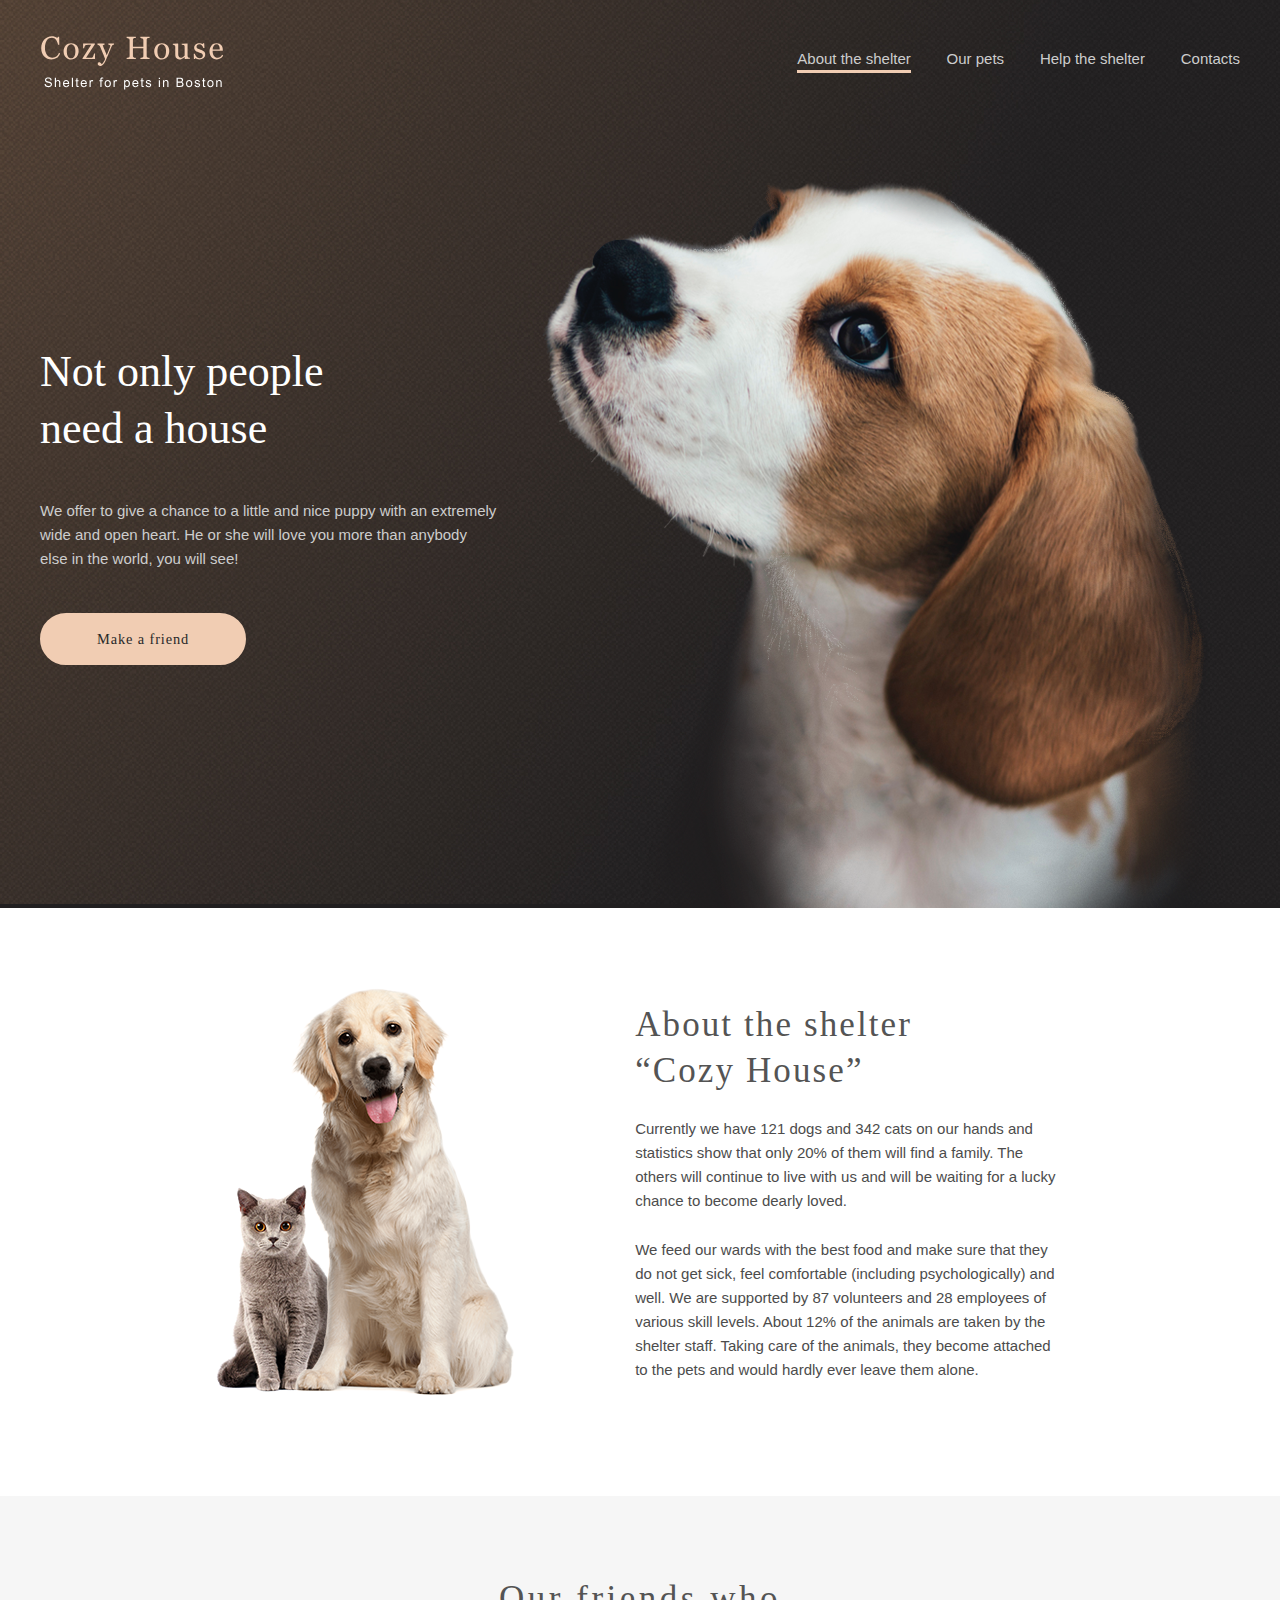
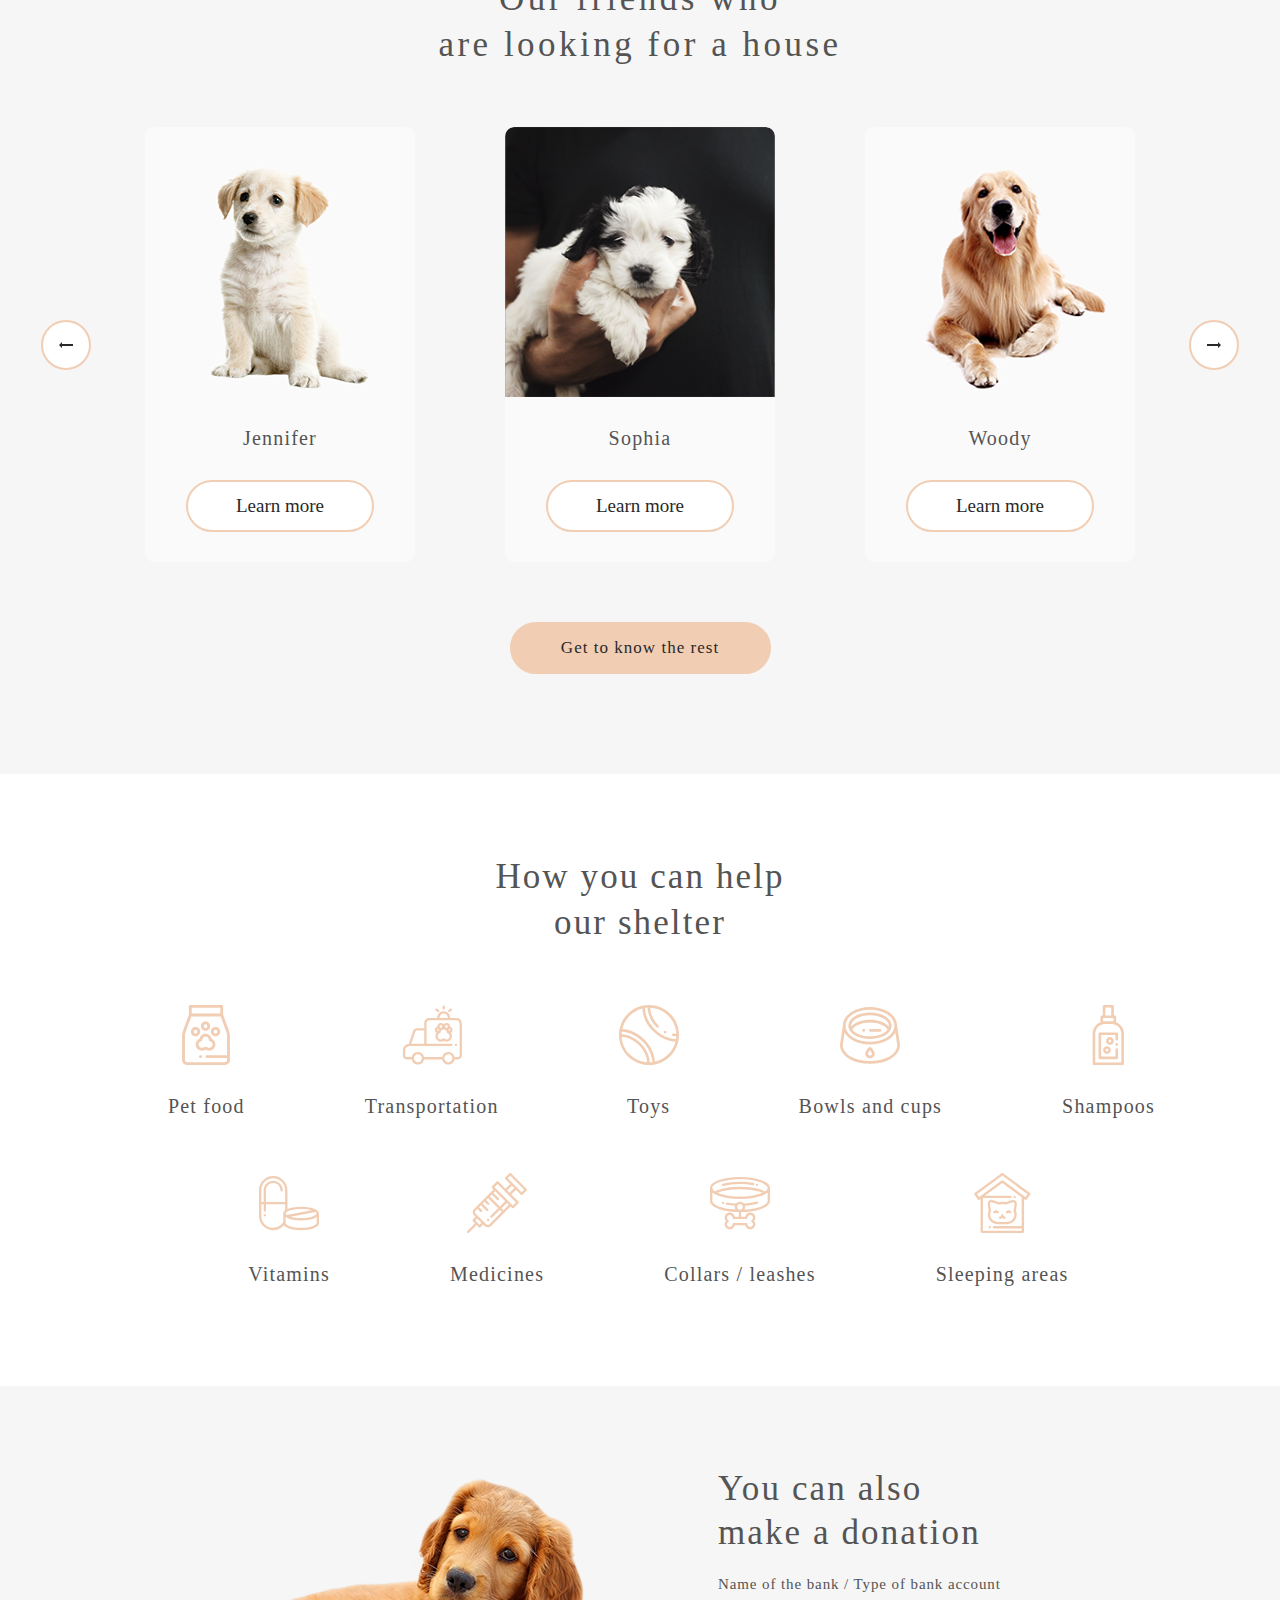
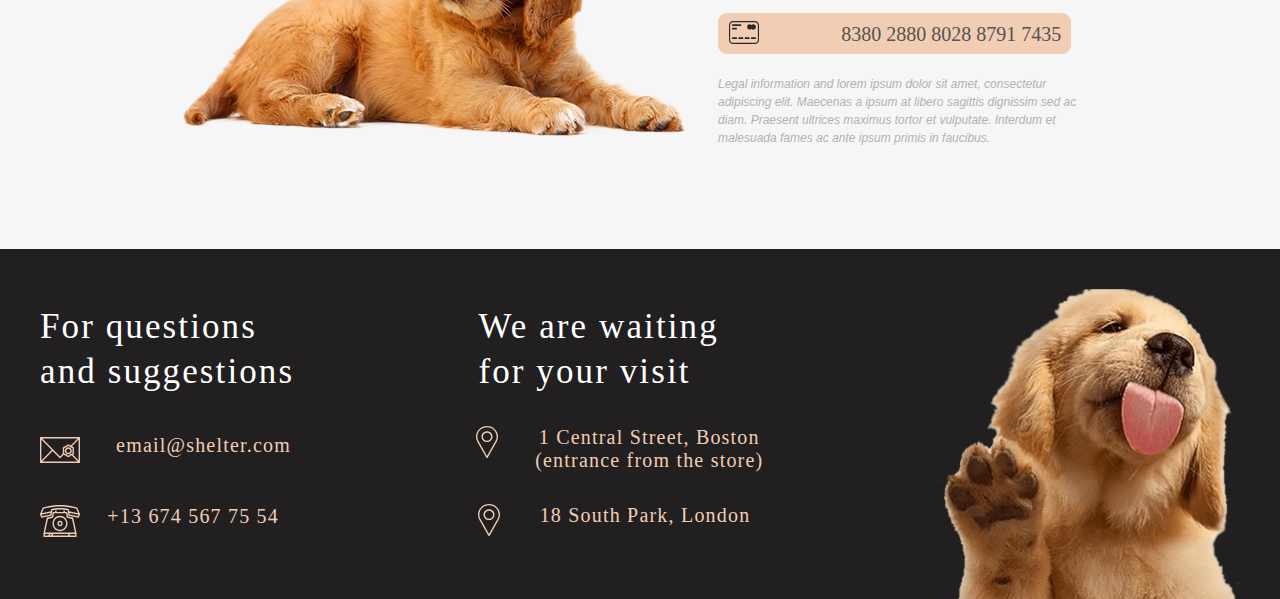
==== commit f0f4125e: "21 commit" ====
--- a/index.html
+++ b/index.html
@@ -5,14 +5,14 @@
     <meta charset="UTF-8">
     <meta http-equiv="X-UA-Compatible" content="IE=edge">
     <meta name="viewport" content="width=device-width, initial-scale=1.0">
+    <link rel="icon" href="./shelter/img/favicon.ico" type="image/x-icon">
     <link rel="stylesheet" href="./shelter/style.css">
-    <link rel="stylesheet" href="style1.css">
     <title>Shelter</title>
 </head>
 
 <body onload="createElementsSlider()" onresize="createElementsSlider()">
     <div class="wrapper">
-        <header class="header">
+       <header class="header">
             <div class="header__container _container">
                 <a href="./index.html" class="header__logo">
                     <img src="./shelter/svg/logo.svg" alt="Логотип">
@@ -140,7 +140,6 @@
                                 <img class="img__help" src="./shelter/svg/icon-vitamins.svg" alt="icon-vitamins">
                                 Vitamins
                             </li>
-
                             <li class="item__help">
                                 <img class="img__help" src="./shelter/svg/icon-medicines.svg" alt="icon-medicines">
                                 Medicines
@@ -156,7 +155,6 @@
                                     alt="icon-sleeping-area">
                                 Sleeping areas
                             </li>
-
                         </ul>
                     </div>
                 </div>
@@ -191,9 +189,7 @@
                 <div class="footer__content">
                     <div class="contacts">
                         <div class="footer__contacts">
-                            <h3 class="contacts__title">
-                                For questions<br>and suggestions
-                            </h3>
+                            <h3 class="contacts__title">For questions and suggestions</h3>
                             <div class="contacts__mail">
                                 <img class="img__contacts__mail" src="./shelter/svg/icon-email.svg" alt="icon-email">
                                 <a href="https://www.google.com/intl/ru/gmail/about/"
@@ -232,5 +228,4 @@
     <script src="./shelter/main.js"></script>
 </body>
 
-
 </html>--- a/shelter/style.css
+++ b/shelter/style.css
@@ -14,7 +14,7 @@
 a,
 a:link,
 a:visited {
-    width: 100%;
+    width: fit-content;
     text-decoration: none;
 }
 
@@ -116,12 +116,13 @@
 }
 
 /*---------header-----------------*/
+
 .header {
     position: absolute;
     width: 100%;
-    left: 0;
+    left: 0px;
     right: 0;
-    top: 60px;
+    top: 30px;
     z-index: 50;
 }
 
@@ -143,6 +144,7 @@
 }
 
 .header__logo {
+    z-index: 1;
     width: 184px;
     height: 60px;
 }
@@ -155,7 +157,7 @@
 }
 
 .menu__list {
-    width: 444px;
+    width: 442.7px;
     display: flex;
     flex-wrap: wrap;
     justify-content: space-between;
@@ -165,11 +167,6 @@
     color: #FAFAFA;
 }
 
-/*
-.menu__item:not(:last-child) {
-    margin: 0px 35px 0px 0px;
-}
-*/
 .menu__link {
     padding-bottom: 3px;
     font-family: 'Arial';
@@ -185,7 +182,7 @@
     height: 22px;
     position: absolute;
     left: auto;
-    right: 53px;
+    right: 20px;
     z-index: 0;
     content-visibility: hidden;
 }
@@ -214,7 +211,7 @@
     height: 22px;
     position: absolute;
     left: auto;
-    right: 68px;
+    right: 35px;
     z-index: 0;
     content-visibility: hidden;
 }
@@ -245,7 +242,7 @@
     height: 22px;
     position: absolute;
     left: auto;
-    right: 53px;
+    right: 20px;
     z-index: 0;
     content-visibility: hidden;
 }
@@ -274,7 +271,7 @@
     height: 22px;
     position: absolute;
     left: auto;
-    right: 68px;
+    right: 35px;
     z-index: 0;
     content-visibility: hidden;
 }
@@ -393,7 +390,7 @@
 }
 
 .button__start__content {
-    background: white;
+    background: #F1CDB3;
     border-radius: 100px;
     font-family: 'Georgia';
     font-style: normal;
@@ -494,6 +491,7 @@
 
 /*-------------aur_friends------------------*/
 .aur-friends__content {
+    position: relative;
     display: flex;
     background: #F6F6F6;
 }
@@ -502,6 +500,8 @@
     width: 100%;
     display: flex;
     margin: 80px auto 100px;
+    flex-direction: column;
+    align-items: center;
 }
 
 .pets_content {
@@ -562,7 +562,7 @@
     display: flex;
     justify-content: center;
     align-items: center;
-    background: white;
+    background: #F1CDB3;
     border-radius: 100px;
     font-family: 'Georgia';
     font-style: normal;
@@ -652,15 +652,19 @@
 /*-----------help-----------*/
 .help__content {
     display: flex;
+    width: 100%;
 }
 
 .help {
     display: flex;
+    width: 100%;
     margin: 80px auto 100px;
 }
 
 .help_content {
     display: flex;
+    width: 100%;
+    height: 100%;
     margin: auto;
     flex-direction: column;
     align-items: center;
@@ -677,18 +681,17 @@
     color: #545454;
     width: 350px;
     height: 91px;
-    margin: 0px 425px 60px;
-
+    margin: 0px 35.42% 5%;
 }
 
 .list__help {
     display: flex;
     flex-wrap: wrap;
-    width: 1030px;
-    height: 281px;
+    width: 85.84%;
+    height: 100%;
     flex-direction: row;
     align-content: space-between;
-    gap: 29px 120px;
+    gap: 55px 11.65%;
     justify-content: flex-end;
 }
 
@@ -707,9 +710,8 @@
 }
 
 .item__help:last-child {
-    margin: 0px 85px 0px 0px;
-}
-
+    margin: 0px 8.4% 0px 0px;
+}
 
 .img__help {
     width: 60px;
@@ -742,7 +744,7 @@
 }
 
 .in_addition>* :not(:last-child) {
-    margin: 0px 0px 20px 0px;
+    margin: 0px 0px 21px 0px;
 }
 
 .donation__title {
@@ -861,8 +863,6 @@
     margin: 0px 0px 32px -2px;
 }
 
-
-
 .footer__contacts {
     display: flex;
     flex-direction: column;
@@ -1026,24 +1026,14 @@
     justify-content: space-between;
 }
 
-/*
-.our__card:not(:first-child) {
-    margin: 15px 15px 15px 15px;
-}
-
-.our__card:first-child {
-    margin: 0px 0px 0px 10px;
-}
-*/
-
-
 .our__card:hover {
     box-shadow: 0px 2px 35px 14px rgba(13, 13, 13, 0.04);
 }
 
 .our__card_pets {
     width: 100%;
-    height: 103.45%;;
+    height: 103.45%;
+    ;
     display: flex;
     flex-direction: row;
     flex-wrap: wrap;
@@ -1061,4 +1051,1072 @@
     margin: 1px;
 }
 
-/*-------------------------------*/+/*--------------modal-window-----------------*/
+.modal_window_with_button {
+    display: flex;
+    position: absolute;
+    width: 74.375%;
+    height: 62.87%;
+    top: 15.262%;
+    left: 14.843%;
+}
+
+.modal_window {
+    display: flex;
+    position: absolute;
+    width: 94.54%;
+    height: 90.58%;
+    left: 0px;
+    top: 9.43%;
+    right: auto;
+    background: #FAFAFA;
+    border-radius: 9px;
+    box-shadow: 0px 2px 35px 14px rgb(13 13 13 / 4%);
+    flex-direction: row;
+    align-items: center;
+}
+
+.close_button {
+    background: none;
+    box-sizing: border-box;
+    position: absolute;
+    width: 52px;
+    height: 52px;
+    left: 93.49%;
+    top: 0px;
+    border: 2px solid #F1CDB3;
+    border-radius: 100px;
+    opacity: 0.8;
+}
+
+  
+  .close_button::before,
+  .close_button::after {
+    content: "";
+    position: absolute;
+    top: 23px;
+    left: 12.5px;
+    display: block;
+    width: 22px;
+    height: 3px;
+    background: #000;
+  }
+  
+  .close_button::before {
+    transform: rotate(45deg);
+  }
+  
+  .close_button::after {
+    transform: rotate(-45deg);
+  }
+  
+
+.modal_pet_img {
+    width: 55.56%;
+    height: 100%;
+}
+
+.modal_content {
+    display: flex;
+    margin: 5.89% 1.4% 9.78% 3.3%;
+    width: 39%;
+    height: 72.4%;
+    flex-direction: column;
+}
+
+.modal_pet_name {
+    margin: 0 auto 8px 0;
+    font-family: 'Georgia';
+    font-style: normal;
+    font-weight: 400;
+    font-size: 35px;
+    line-height: 130%;
+    letter-spacing: 0.06em;
+    color: #000000;
+}
+
+.modal_pet_type {
+    margin: 0 auto 41px 0;
+    font-family: 'Georgia';
+    font-style: normal;
+    font-weight: 400;
+    font-size: 20px;
+    line-height: 115%;
+    letter-spacing: 0.06em;
+    color: #000000;
+}
+
+.modal_description {
+    margin: 0 auto 40px 0;
+    font-family: 'Georgia';
+    font-style: normal;
+    font-weight: 400;
+    font-size: 15px;
+    line-height: 110%;
+    letter-spacing: 0.06em;
+    color: #000000;
+}
+
+.list_modal {
+    margin: 2px auto auto 0;
+}
+
+.item_modal {
+    margin: 0 auto 12px 14px;
+    font-family: 'Georgia';
+    font-style: normal;
+    font-size: 15px;
+    line-height: 110%;
+    letter-spacing: 0.06em;
+    color: #000000;
+    list-style-type: disc;
+}
+
+/*--------------------------*/
+
+@media (max-width:1278px) {
+    .list__help {
+        justify-content: center;
+        gap: 55px calc(11.65%/2);
+    }
+
+    .item__help:last-child {
+        margin: 0px 0px 0px 0px;
+    }
+
+}
+
+@media (max-width:990px) {
+    .contacts__title {
+        font-size: 30px;
+        width: 250px;
+    }
+
+    .locations__title {
+        font-size: 30px;
+    }
+
+    .our__title {
+        width: 60%;
+    }
+
+    .button__start__content {
+        width: calc(45%*2);
+    }
+}
+
+@media (max-width:930px) {
+    .help__title {
+        margin: 0px 0px 60px 5px;
+
+    }
+
+    .help {
+        margin: 79px auto 100px;
+    }
+
+    .item__help:last-child {
+        margin: 0px 0px 0px 0px;
+    }
+
+    .list__help {
+        display: flex;
+        flex-wrap: wrap;
+        width: 88.99%;
+        height: fit-content;
+        gap: 55px 0px;
+        justify-content: space-between;
+    }
+
+    .item__help {
+        width: 170px;
+        height: 113px;
+    }
+
+    .footer__puppy {
+        margin-top: 4.8%;
+        width: 25%;
+        height: 100%;
+    }
+
+}
+
+@media (max-width:860px) {
+
+    /*-------------------*/
+    ._container {
+        padding: 0px 30px;
+    }
+
+    .header {
+        top: 30px;
+        left: 0px;
+    }
+
+    .header__sec {
+        top: 30px;
+        left: 0px;
+    }
+
+    .menu {
+        right: 30px;
+    }
+
+    .menu__list {
+        width: 442.7px;
+    }
+
+    /*-----------------------*/
+    .not__only__container {
+        flex-direction: column;
+        margin: 150px 70px 0px 69px;
+    }
+
+    .not__only__container>* :not(:last-child) {
+        margin: 0px 0px 42px 0px;
+    }
+
+    .not__only__content {
+        margin: 0px 9.7% auto 9.7%;
+        display: flex;
+        flex-direction: column;
+    }
+
+    .not__only__content button {
+        margin: 0 auto;
+    }
+
+    .not__only__puppy {
+        max-width: 100%;
+        max-height: 593px;
+        margin: 100px -70px 0px auto;
+    }
+
+    .not__only__text {
+        width: 83%;
+    }
+
+    /*-----------------------------------*/
+    .about__content {
+        flex-direction: column-reverse;
+    }
+
+    .button__start__content {
+        margin: 0 auto 0 23%;
+        width: 36%;
+        font-size: 105%;
+    }
+
+    .about__pets__content {
+        margin: 11.3% 19.2% 11.3% 19.5%;
+        width: 60%;
+    }
+
+    .about__pets {
+        margin: 0 auto 100px;
+    }
+
+    /*------------------------------*/
+    .card_pets {
+        padding: 0px 12px;
+    }
+
+    .card:not(:last-child) {
+        margin: 0px 40px 0px 0px;
+    }
+
+    .card {
+        width: 50%;
+    }
+
+    /*---------------------*/
+    .img__donation {
+        width: 100%;
+        margin: 8.5% auto 14.13%;
+    }
+
+    .donation__content {
+        margin: 11.3% 23.2% 0;
+    }
+
+    .in_addition {
+        flex-direction: column-reverse;
+    }
+
+    .card__content {
+        width: 91%;
+    }
+
+    .donation__card:first-child {
+        margin: 0px;
+    }
+
+    /*----------------------------------*/
+    .footer__content {
+        display: flex;
+        margin: 30px 0px 0px 0px;
+        flex-wrap: wrap;
+        flex-direction: row;
+    }
+
+    .contacts {
+        width: 39.5%;
+        margin: 0px 8.5% 0px 4.8%;
+    }
+
+    .locations {
+        width: 42.4%;
+        margin-right: 0px;
+    }
+
+    .contacts__title {
+        font-size: 35px;
+        width: 280px;
+    }
+
+    .locations__title {
+        font-size: 35px;
+    }
+
+    .footer__contacts {
+        margin: 0px 0px 0px 0px;
+    }
+
+    .footer__locations {
+        margin: 0px 0px 65px 0px;
+    }
+
+    .footer__puppy {
+        margin: 0 auto 0 29%;
+        width: 300px;
+        height: 310px;
+    }
+
+    /*--------------------*/
+    .menu__list__pets {
+        width: 440px;
+        justify-content: space-between;
+    }
+
+    /*--------------------*/
+    .our__title {
+        margin: 0 auto 0px 21.89%
+    }
+
+    .our__card_pets {
+        height: 104.45%;
+        display: flex;
+        margin: 74px 9.2% 3px 9.2%;
+        justify-content: space-between;
+    }
+
+    .our__card {
+        margin: 0px 0 -14px 0;
+    }
+
+    .our__slider {
+        height: 100%;
+        margin: 0px auto 96px
+    }
+
+    .our__navigation {
+        width: 340px;
+        margin: 0 auto 10px;
+    }
+
+    .our-pets {
+        display: flex;
+        margin: 80px auto 65px;
+    }
+
+    .modal_window_with_button {
+        width: 87%;
+        height: 44.87%;
+        top: 24%;
+        left: 8.7%;
+    }
+
+    .modal_pet_type {
+        margin: 0 auto 20px 0;
+    }
+
+    .modal_description {
+        margin: 2px -15px 15px 0;
+        font-size: 13px;
+        line-height: 110%;
+    }
+
+    .item_modal {
+        margin: 0 auto 7.3px 14px;
+    }
+
+    .modal_window {
+        width: 94.54%;
+        height: 88.58%;
+        left: 0px;
+        top: 13.43%;
+        right: auto;
+    }
+
+    .modal_content {
+        margin: -2% 2.4% 9.78% 2%;
+        width: 39%;
+        height: 72.4%;
+    }
+
+
+}
+
+@media (max-width:767px) {
+    ._container {
+        padding: 0px 30px;
+    }
+
+    .menu {
+        right: 0px;
+    }
+
+    .header__logo {
+        margin-left: 10px;
+        z-index: 2;
+    }
+
+    .menu__list {
+        margin-left: 9px;
+        margin: 0px;
+        display: flex;
+        flex-direction: column;
+        align-items: center;
+        flex-wrap: wrap;
+    }
+
+    .menu__list {
+        margin-left: 9px;
+        width: 300px;
+    }
+
+    .menu__list__pets {
+        margin-left: 9px;
+        width: 300px;
+    }
+
+    .menu__item:not(:last-child) {
+        margin: 0px 0px 40px 0px;
+    }
+
+    .menu {
+        position: absolute;
+        left: auto;
+        top: -30px;
+        width: 0.2px;
+        background: #292929;
+        content-visibility: hidden;
+        transition-duration: 2.0s
+    }
+
+    .menu.active {
+        display: flex;
+        transition-duration: 2.0s;
+        content-visibility: visible;
+        width: 320px;
+        border-radius: 20px 0 0 20px;
+        border: 2px solid #ff5722;
+        flex-direction: column;
+        justify-content: center;
+    }
+
+    body.active {
+        overflow: hidden;
+        box-shadow: rgba(13, 13, 13, 0.04);
+    }
+
+
+    .menu.unactive {
+        transition-duration: 2.0s;
+        width: 0.2px;
+        content-visibility: hidden;
+
+    }
+
+    .menu__link {
+        font-size: 32px;
+        line-height: 51.8px;
+    }
+
+    .header__menu-btn {
+        z-index: 2;
+        content-visibility: visible;
+    }
+
+    .header__menu-btn.active {
+        z-index: 0;
+        content-visibility: hidden;
+    }
+
+    .header__menu-btn.active {
+        z-index: 2;
+        content-visibility: visible;
+    }
+
+    .header__menu-btn1.active {
+        z-index: 2;
+        content-visibility: visible;
+    }
+
+    .header__menu-btn.active {
+        z-index: 1;
+        content-visibility: hidden;
+    }
+
+    /*-----------header__pets---------------*/
+    .header__pets__menu-btn {
+        z-index: 2;
+        content-visibility: visible;
+    }
+
+    .header__pets__menu-btn.active {
+        z-index: 0;
+        content-visibility: hidden;
+    }
+
+    .header__pets__menu-btn.active {
+        z-index: 2;
+        content-visibility: visible;
+    }
+
+    .header__pets__menu-btn1.active {
+        z-index: 2;
+        content-visibility: visible;
+    }
+
+    .header__pets__menu-btn.active {
+        z-index: 0;
+        content-visibility: hidden;
+    }
+
+    .menu__link__pets {
+        font-size: 32px;
+        line-height: 51.8px;
+    }
+
+    .menu__list__pets {
+        display: flex;
+        flex-direction: column;
+        align-items: center;
+        flex-wrap: wrap;
+    }
+
+    .menu__list__pets a:hover {
+        color: rgb(0, 0, 0);
+    }
+
+    .modal_window {
+        height: fit-content;
+        flex-direction: column;
+    }
+}
+
+@media (max-width:738px) {
+    .our__card_pets {
+        margin: 0px 9.2% 3px 9.2%;
+        justify-content: center;
+    }
+
+    .our__card {
+        margin: 0px 0 30px 0;
+    }
+}
+
+@media (max-width: 695px) {
+    .card__number {
+        font-size: 18px;
+    }
+}
+
+@media (max-width: 631px) {
+    .card__number {
+        font-size: 16px;
+    }
+
+    /*------------------------*/
+
+    .footer__content {
+        display: flex;
+        margin: 30px 0px 0px 0px;
+        flex-wrap: wrap;
+        flex-direction: column;
+        align-items: center;
+    }
+
+    .contacts__title {
+        font-size: 25px;
+        text-align: center;
+        height: 64px
+    }
+
+    .locations__title {
+        font-size: 25px;
+        text-align: center;
+        height: 64px;
+        width: 240px;
+    }
+
+    .locations {
+        width: 300px;
+        margin: 34px 0px;
+    }
+
+    .contacts {
+        width: 100%;
+        margin: 0 auto;
+    }
+
+    .footer__contacts {
+        margin: 0px 0px 0px 0px;
+        align-items: center;
+        width: 100%;
+    }
+
+    .footer__locations {
+        margin: 8px 0px;
+        width: 300px;
+        align-content: center;
+    }
+
+    .footer__puppy {
+        width: 260px;
+        height: 269px;
+        margin: 0 auto 0;
+    }
+
+    .locations>* :not(:last-child) {
+        margin: 0px auto 40px auto;
+    }
+
+    .locations__boston {
+        width: 300px;
+        gap: 0px 25px;
+    }
+
+    .locations__london {
+        width: 300px;
+        height: 32px;
+        display: flex;
+        justify-content: center;
+        gap: 0px 50px;
+    }
+
+
+}
+
+@media (max-width: 580px) {
+    .card__number {
+        font-size: 14px;
+    }
+}
+
+@media (max-width:510px) {
+    ._container {
+        padding: 0px 10px;
+    }
+
+    .menu__list {
+        display: flex;
+        justify-content: center;
+    }
+
+    .menu__link {
+        font-size: 32px;
+        line-height: 51.8px;
+    }
+
+    .menu__link__pets {
+        font-size: 32px;
+        line-height: 51.8px;
+    }
+
+    .not__only__container {
+        flex-direction: column;
+        margin: 150px 0px 0px 0px;
+    }
+
+    .not__only__content {
+        margin: 0px 0px auto 0px;
+        display: flex;
+        flex-direction: column;
+        align-items: center;
+        width: 100%;
+    }
+
+    .not__only__puppy {
+        max-width: 260px;
+        max-height: 271.77px;
+        margin: 105px 0px 0.23px auto;
+    }
+
+    .not__only__text {
+        width: 100%;
+        text-align: center;
+    }
+
+    .button__start__content {
+        width: 70%;
+        font-size: 105%;
+        margin: 0;
+    }
+
+    .not__only__title {
+        font-size: 25px;
+        letter-spacing: 0.06em;
+        text-align: center;
+        padding: 0px 40px 0px 40px;
+    }
+
+    /*---------------------------*/
+    .about__pets__content {
+        margin: 42px 28px 40px;
+        width: fit-content;
+    }
+
+    .about__text {
+        text-align: justify;
+        padding-bottom: 23px;
+    }
+
+    .about__text1 {
+        text-align: justify;
+    }
+
+    .about__title {
+        font-size: 25px;
+        max-width: 370px;
+        text-align: center;
+    }
+
+    .about__pets {
+        width: 260px;
+        height: 353.6px;
+        margin: 0 auto 40.4px;
+    }
+
+    /*-----------------------*/
+    .aur-friends {
+        margin: 45px auto 40px;
+    }
+
+    .slider {
+        flex-direction: column;
+        margin: 43px auto;
+    }
+
+    .pets__title {
+        font-size: 25px;
+        line-height: 31.5px;
+    }
+
+    .card_pets1 {
+        margin: 19px auto 0px;
+        width: 185px;
+        display: flex;
+        justify-content: space-between;
+    }
+
+    .card {
+        width: 98%;
+    }
+
+    /*-----------------------*/
+    .help__title {
+        font-size: 25px;
+        height: 64px;
+        margin: 0px 30px 42px;
+        width: fit-content;
+
+    }
+
+    .img__help {
+        width: 60px;
+        height: 51px;
+        margin: 0 auto 20px;
+    }
+
+    .item__help {
+        font-size: 15px;
+        width: 125px;
+        height: fit-content;
+    }
+
+    .item__help:last-child {
+        margin: 0px 0px 0px 0px;
+    }
+
+    .item__help:not(:last-child) {
+        margin: 0px 0px 0px 0px;
+    }
+
+    .list__help {
+        display: flex;
+        margin: 0px 0px;
+        flex-direction: row;
+        flex-wrap: wrap;
+        justify-content: space-between;
+        width: 285px;
+        gap: 29px 0px;
+    }
+
+    .help {
+        margin: 42px auto 43px;
+    }
+
+    /*---------------------------*/
+    .img__donation {
+        width: 86.7%;
+        height: 45.1%;
+        margin: 14% 6.7%;
+    }
+
+    .donation__content {
+        margin: 42px 0px 0px 0px;
+        align-items: center;
+    }
+
+    .donation__title {
+        font-size: 25px;
+        text-align: center;
+    }
+
+    .donation__subtitle {
+        letter-spacing: 0em;
+    }
+
+    .donation__text {
+        max-width: 280px;
+        text-align: justify;
+        margin-top: -4px;
+    }
+
+    .card__number {
+        font-size: 17px;
+    }
+
+    .card__content {
+        width: fit-content;
+    }
+
+    .in_addition>* :not(:last-child) {
+        margin: 0px 0px 24px 0px;
+    }
+
+    .donation__card {
+        width: 75%;
+    }
+
+
+    /*----------------------------------*/
+    /*----------------------*/
+    .our__slider {
+        flex-direction: column;
+        margin: 40px auto 0px
+    }
+
+    .our__title {
+        font-size: 25px;
+        line-height: 32.5px;
+        width: 290px;
+        margin: 0 auto;
+    }
+
+    .our__card_pets {
+        height: fit-content;
+        margin: 0px 0px 15px 0px;
+        flex-direction: column;
+    }
+
+    .our__navigation {
+        width: 300px;
+        margin: 0 auto 10px;
+    }
+
+    .our-pets {
+        display: flex;
+        margin: 42px auto 30px;
+    }
+
+    .modal_pet_img {
+        display: none;
+    }
+
+    .modal_window_with_button {
+        width: 72.5%;
+        height: 45.87%;
+        top: 21.5%;
+        left: 12.7%;
+    }
+
+    .modal_window {
+        width: 103%;
+        top: 14.43%;
+    }
+
+    .modal_content {
+        margin: 0 0 0 0;
+        width: 100%;
+        height: 100%;
+    }
+
+    .modal_pet_name {
+        margin: 12px auto 9px;
+    }
+
+    .modal_pet_type {
+        margin: 0 auto 20px auto;
+        text-align: center;
+    }
+
+    .modal_description {
+        margin: 1px 10px 18px 9px;
+        line-height: 107%;
+    }
+
+    .list_modal {
+        margin: 6px auto auto 0;
+    }
+
+    .item_modal {
+        margin: 0 auto 7.3px 24px;
+    }
+}
+
+@media (max-width:405px) {
+    .donation__card {
+        width: 80%;
+    }
+}
+
+@media (max-width:375px) {
+    ._container {
+        padding: 0px 10px;
+    }
+
+    .menu__list {
+        display: flex;
+        justify-content: center;
+    }
+
+    .not__only__container {
+        flex-direction: column;
+        margin: 150px 0px 0px 0px;
+    }
+
+    .not__only__content {
+        margin: 0px 0px auto 0px;
+        display: flex;
+        flex-direction: column;
+        align-items: center;
+    }
+
+    .not__only__puppy {
+        max-width: 260px;
+        max-height: 271.77px;
+        margin: 105px 0px 0.23px auto;
+    }
+
+    .not__only__title {
+        font-size: 25px;
+        letter-spacing: 0.06em;
+        text-align: center;
+        padding: 0px 40px 0px 40px;
+    }
+
+    /*---------------------------*/
+    .about__pets__content {
+        margin: 42px 28px 40px;
+    }
+
+
+    .about__title {
+        font-size: 25px;
+        max-width: 370px;
+        text-align: center;
+    }
+
+    .about__pets {
+        width: 260px;
+        height: 353.6px;
+        margin: 0 auto 40.4px;
+    }
+
+    /*-----------------------*/
+    .slider {
+        flex-direction: column
+    }
+
+    .donation__card {
+        width: 92%;
+    }
+
+}
+
+
+@media (max-width:320px) {
+    ._container {
+        padding: 0px 10px;
+    }
+
+    .menu.active {
+        border-radius: 5px;
+        border: 2px solid #ff5722;
+    }
+
+    .menu__list {
+        display: flex;
+        justify-content: center;
+    }
+
+    .not__only__container {
+        flex-direction: column;
+        margin: 150px 0px 0px 0px;
+    }
+
+    .not__only__content {
+        margin: 0px 0px auto 0px;
+        display: flex;
+        flex-direction: column;
+    }
+
+    .not__only__puppy {
+        max-width: 260px;
+        max-height: 271.77px;
+        margin: 105px 0px 0.23px auto;
+    }
+
+    .not__only__title {
+        font-size: 25px;
+        letter-spacing: 0.06em;
+        text-align: center;
+        padding: 0px 40px 0px 40px;
+    }
+
+    /*---------------------------*/
+    .about__pets__content {
+        margin: 42px 15px 40px 15px;
+    }
+
+
+    .about__title {
+        font-size: 25px;
+        max-width: 370px;
+        text-align: center;
+    }
+
+    .about__pets {
+        width: 260px;
+        height: 353.6px;
+        margin: 0px 20px 40.4px 20px;
+    }
+
+    /*-----------------------*/
+    .slider {
+        flex-direction: column
+    }
+}